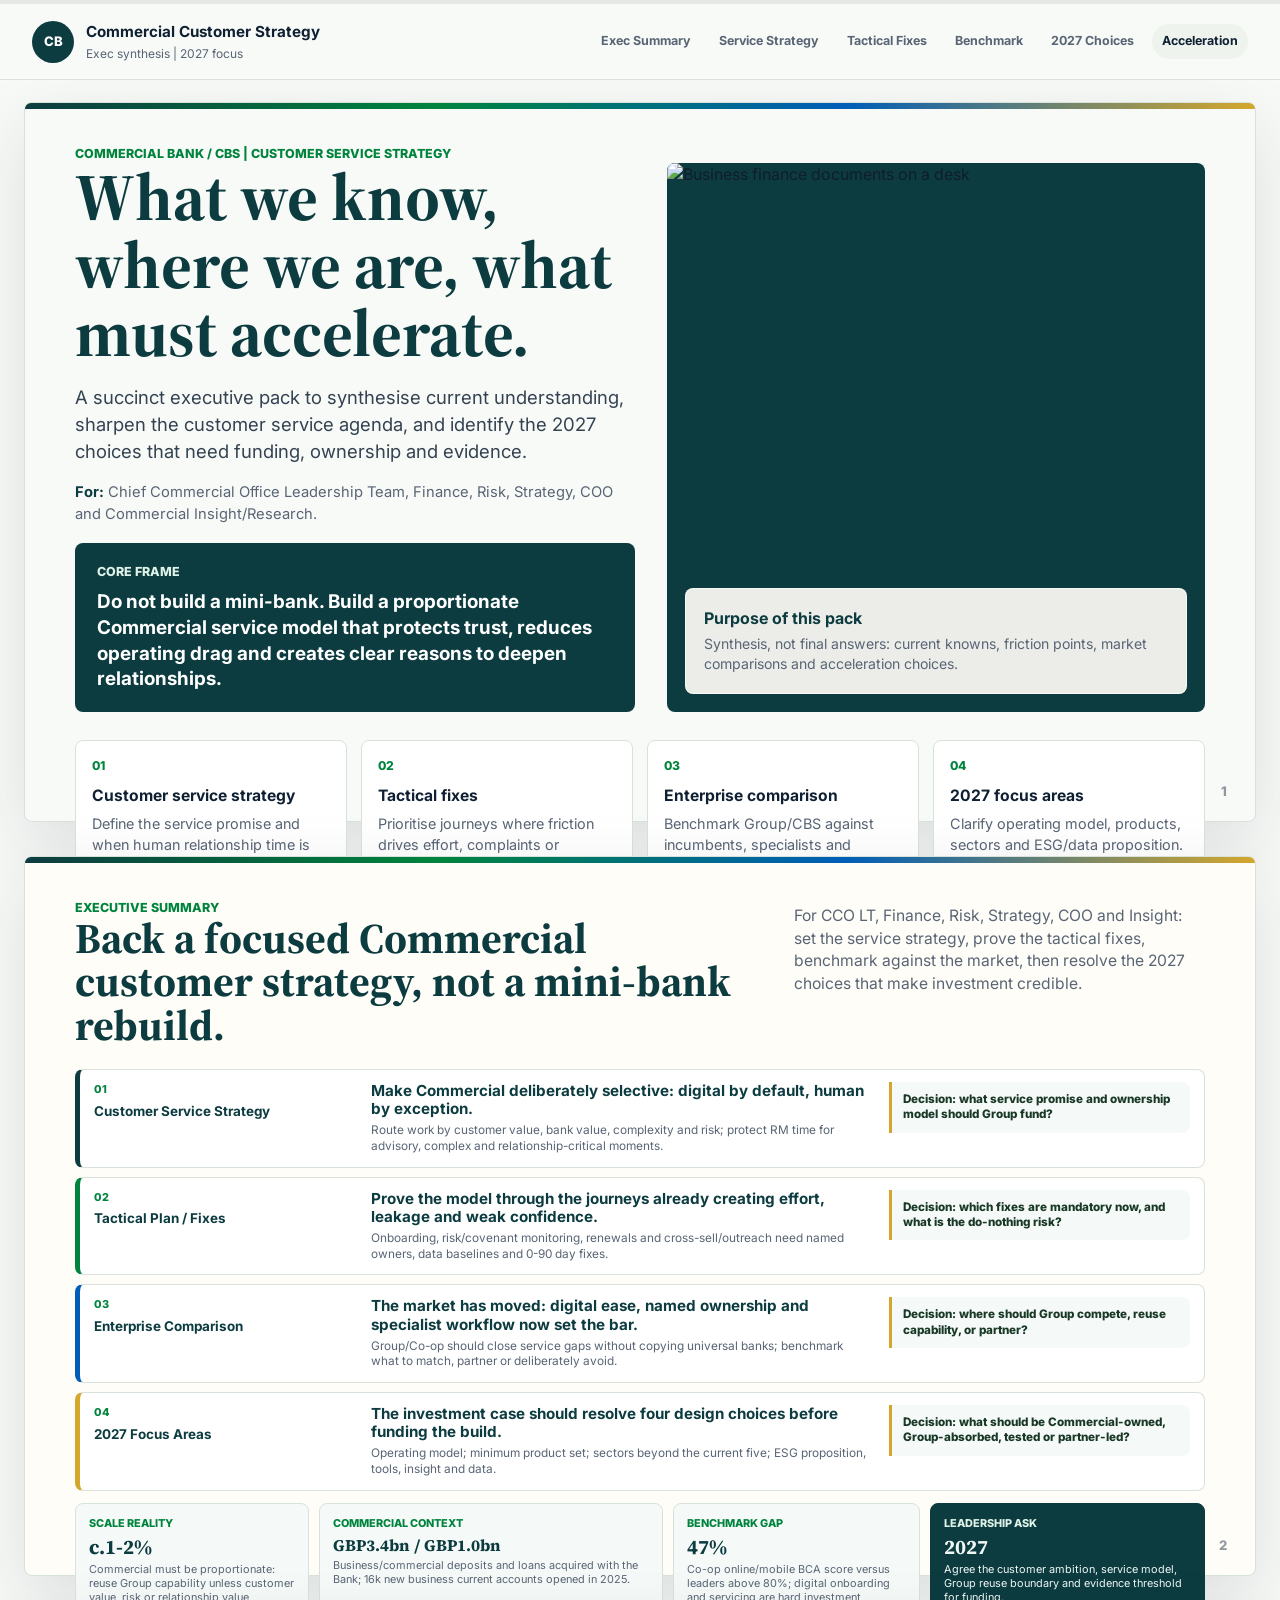
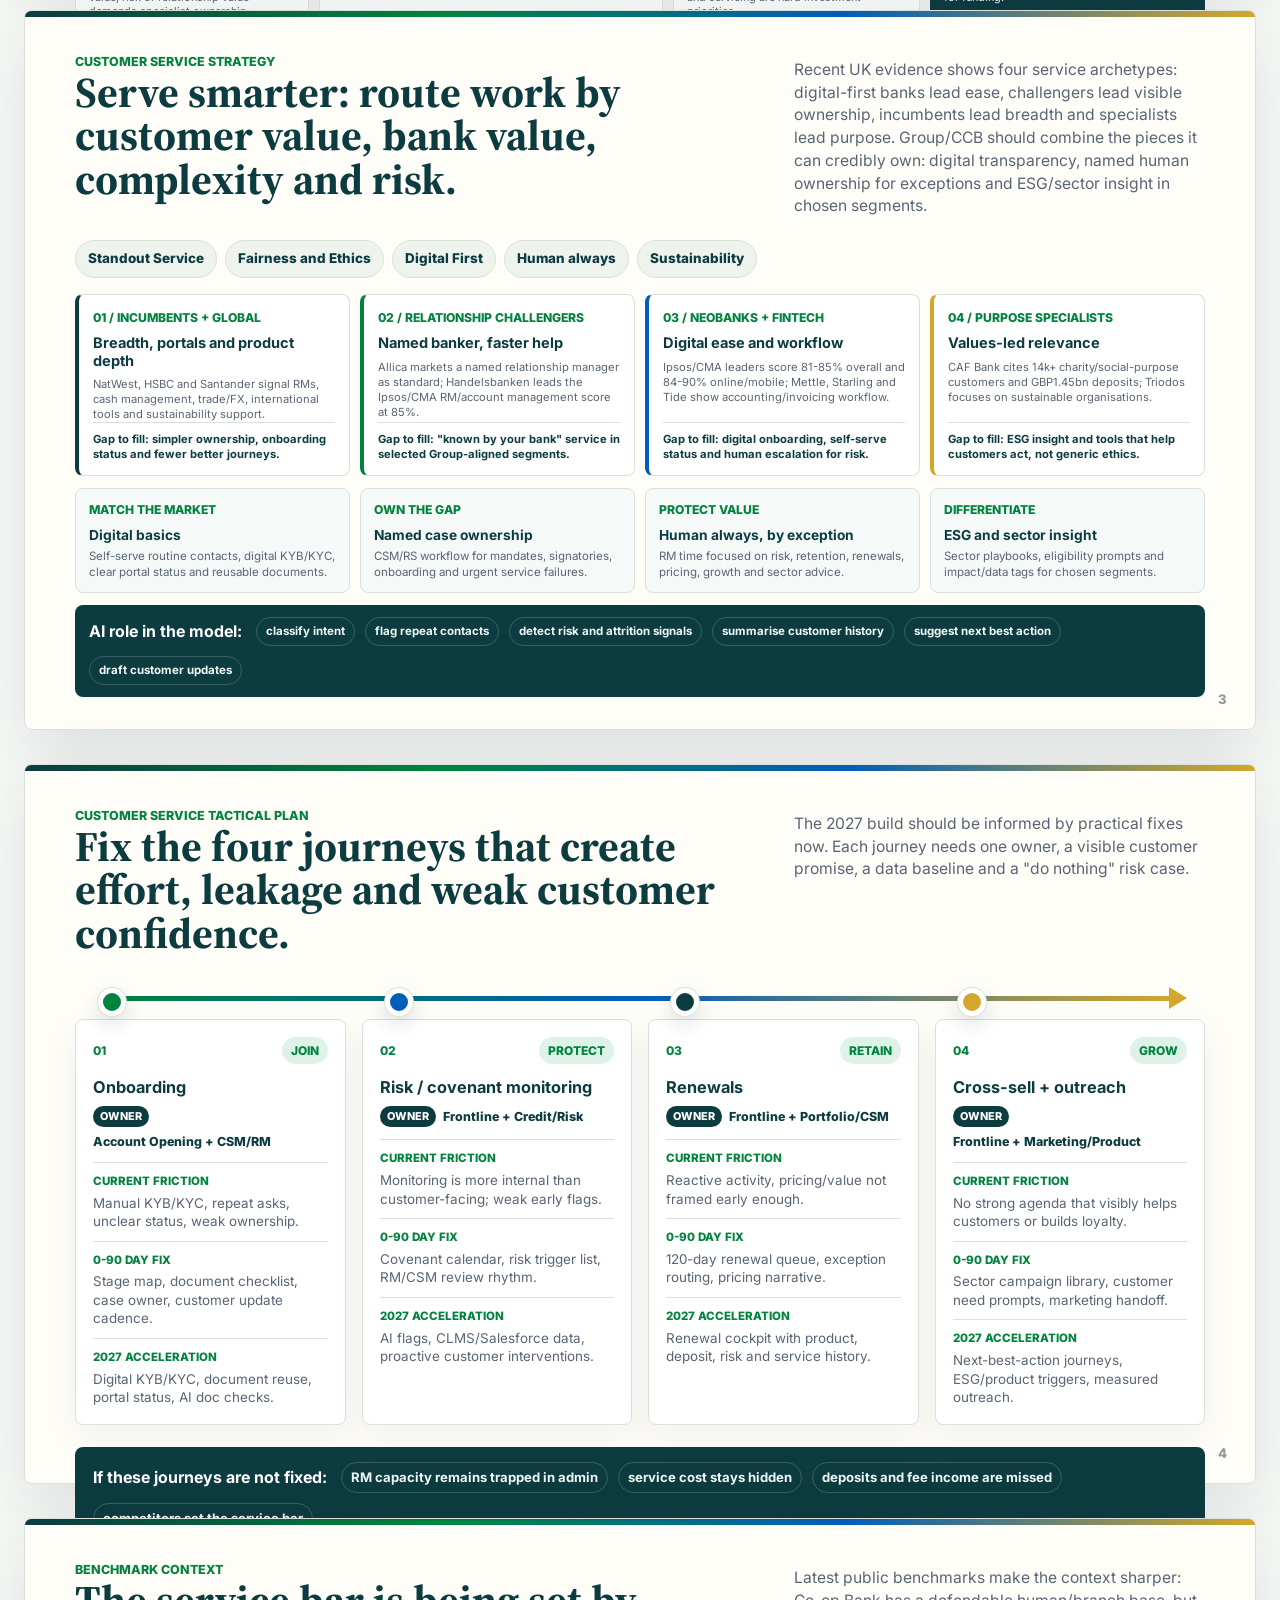
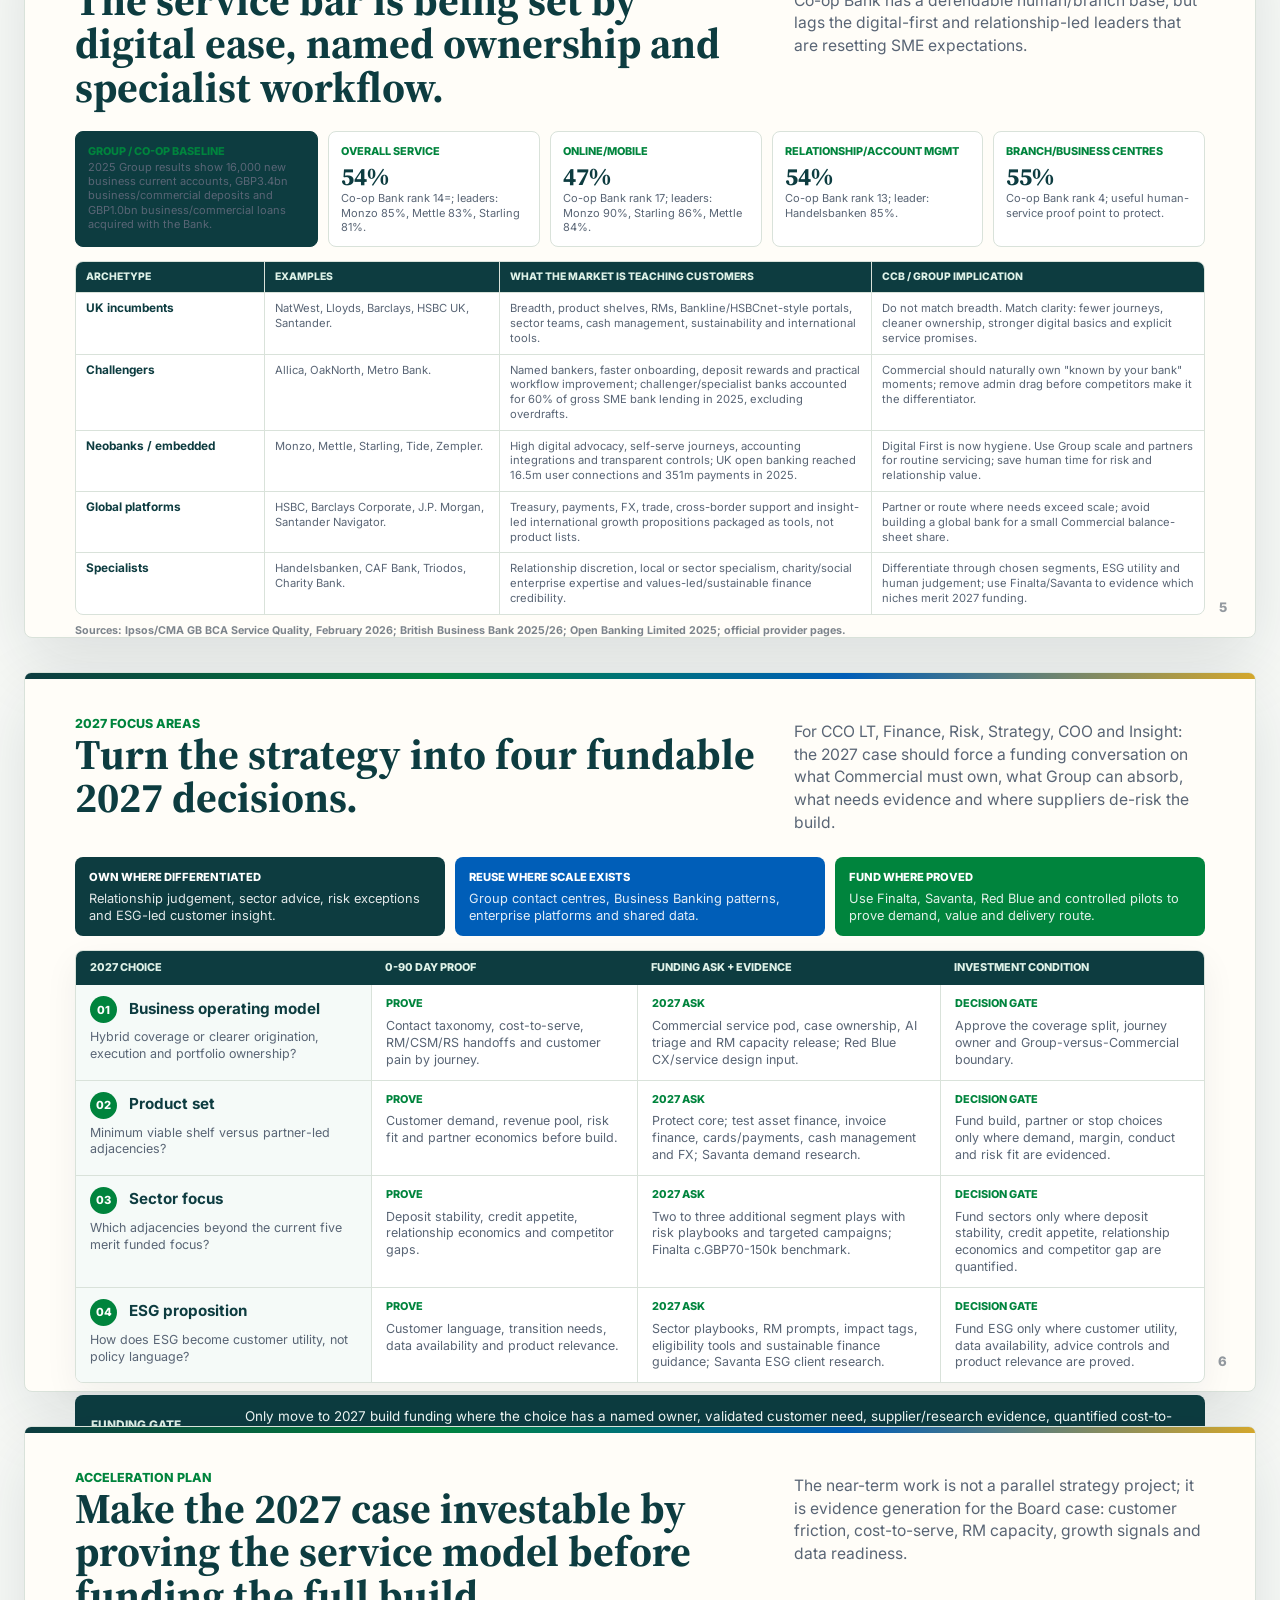
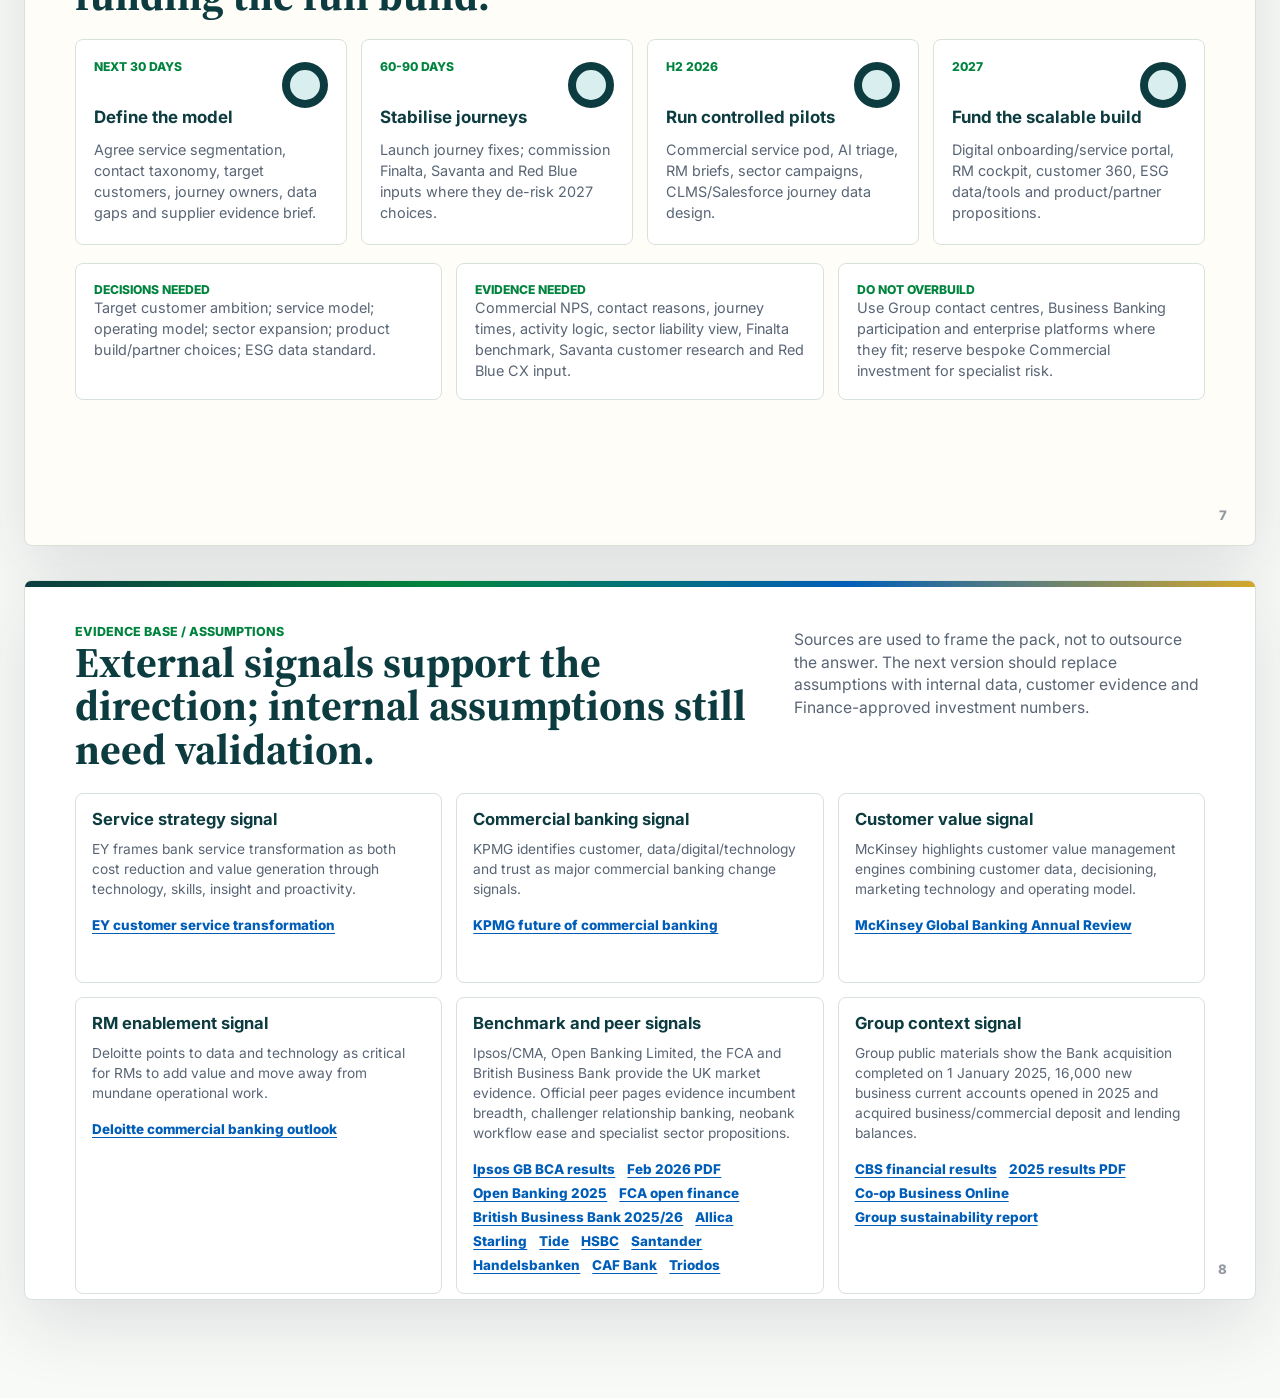
==== customer-strategy/index.html @ a9846ca9 "Restore 2027 supplier evidence asks" ====
<!DOCTYPE html>
<html lang="en-GB">
  <head>
    <meta charset="UTF-8" />
    <meta name="viewport" content="width=device-width, initial-scale=1.0" />
    <title>Commercial Bank Customer Strategy | 2027 Synthesis Pack</title>
    <meta
      name="description"
      content="A compact executive synthesis pack for Commercial Bank customer service strategy, tactical fixes, competitor comparison and 2027 focus areas."
    />
    <link rel="preconnect" href="https://fonts.googleapis.com" />
    <link rel="preconnect" href="https://fonts.gstatic.com" crossorigin />
    <link
      href="https://fonts.googleapis.com/css2?family=Inter:wght@400;500;600;700;800&family=Source+Serif+4:opsz,wght@8..60,600;8..60,700&display=swap"
      rel="stylesheet"
    />
    <link rel="stylesheet" href="./styles.css" />
  </head>
  <body>
    <div class="progress" aria-hidden="true"><span></span></div>

    <nav class="nav" aria-label="Pack navigation">
      <a class="brand" href="#s1" aria-label="Go to first slide">
        <span class="brand-mark">CB</span>
        <span>
          <strong>Commercial Customer Strategy</strong>
          <small>Exec synthesis | 2027 focus</small>
        </span>
      </a>
      <div class="nav-links">
        <a href="#s2">Exec Summary</a>
        <a href="#s3">Service Strategy</a>
        <a href="#s4">Tactical Fixes</a>
        <a href="#s5">Benchmark</a>
        <a href="#s6">2027 Choices</a>
        <a href="#s7">Acceleration</a>
      </div>
    </nav>

    <main class="deck">
      <section class="slide hero-slide" id="s1" aria-label="Purpose and decision frame">
        <div class="slide-kicker">Commercial Bank / CBS | Customer Service Strategy</div>
        <div class="hero-grid">
          <div class="hero-copy">
            <h1>What we know, where we are, what must accelerate.</h1>
            <p class="lead">
              A succinct executive pack to synthesise current understanding, sharpen the customer service agenda,
              and identify the 2027 choices that need funding, ownership and evidence.
            </p>
            <p class="audience-line">
              <strong>For:</strong> Chief Commercial Office Leadership Team, Finance, Risk, Strategy, COO and Commercial Insight/Research.
            </p>
            <div class="decision-band">
              <span>Core frame</span>
              <strong>Do not build a mini-bank. Build a proportionate Commercial service model that protects trust, reduces operating drag and creates clear reasons to deepen relationships.</strong>
            </div>
          </div>
          <figure class="hero-visual">
            <img
              src="https://images.unsplash.com/photo-1554224155-6726b3ff858f?auto=format&fit=crop&w=1400&q=82"
              alt="Business finance documents on a desk"
            />
            <figcaption>
              <strong>Purpose of this pack</strong>
              <span>Synthesis, not final answers: current knowns, friction points, market comparisons and acceleration choices.</span>
            </figcaption>
          </figure>
        </div>
        <div class="four-strip">
          <article>
            <span>01</span>
            <strong>Customer service strategy</strong>
            <p>Define the service promise and when human relationship time is justified.</p>
          </article>
          <article>
            <span>02</span>
            <strong>Tactical fixes</strong>
            <p>Prioritise journeys where friction drives effort, complaints or leakage.</p>
          </article>
          <article>
            <span>03</span>
            <strong>Enterprise comparison</strong>
            <p>Benchmark Group/CBS against incumbents, specialists and challengers.</p>
          </article>
          <article>
            <span>04</span>
            <strong>2027 focus areas</strong>
            <p>Clarify operating model, products, sectors and ESG/data proposition.</p>
          </article>
        </div>
        <footer>1</footer>
      </section>

      <section class="slide" id="s2" aria-label="Executive summary">
        <header class="slide-header compact">
          <div>
            <div class="slide-kicker">Executive Summary</div>
            <h2>Back a focused Commercial customer strategy, not a mini-bank rebuild.</h2>
          </div>
          <p>
            For CCO LT, Finance, Risk, Strategy, COO and Insight: set the service strategy, prove the tactical fixes,
            benchmark against the market, then resolve the 2027 choices that make investment credible.
          </p>
        </header>

        <div class="summary-storyline" aria-label="Executive summary storyline">
          <article class="summary-row">
            <div class="story-label">
              <span>01</span>
              <strong>Customer Service Strategy</strong>
            </div>
            <div>
              <h3>Make Commercial deliberately selective: digital by default, human by exception.</h3>
              <p>Route work by customer value, bank value, complexity and risk; protect RM time for advisory, complex and relationship-critical moments.</p>
            </div>
            <p class="story-decision">Decision: what service promise and ownership model should Group fund?</p>
          </article>

          <article class="summary-row">
            <div class="story-label">
              <span>02</span>
              <strong>Tactical Plan / Fixes</strong>
            </div>
            <div>
              <h3>Prove the model through the journeys already creating effort, leakage and weak confidence.</h3>
              <p>Onboarding, risk/covenant monitoring, renewals and cross-sell/outreach need named owners, data baselines and 0-90 day fixes.</p>
            </div>
            <p class="story-decision">Decision: which fixes are mandatory now, and what is the do-nothing risk?</p>
          </article>

          <article class="summary-row">
            <div class="story-label">
              <span>03</span>
              <strong>Enterprise Comparison</strong>
            </div>
            <div>
              <h3>The market has moved: digital ease, named ownership and specialist workflow now set the bar.</h3>
              <p>Group/Co-op should close service gaps without copying universal banks; benchmark what to match, partner or deliberately avoid.</p>
            </div>
            <p class="story-decision">Decision: where should Group compete, reuse capability, or partner?</p>
          </article>

          <article class="summary-row">
            <div class="story-label">
              <span>04</span>
              <strong>2027 Focus Areas</strong>
            </div>
            <div>
              <h3>The investment case should resolve four design choices before funding the build.</h3>
              <p>Operating model; minimum product set; sectors beyond the current five; ESG proposition, tools, insight and data.</p>
            </div>
            <p class="story-decision">Decision: what should be Commercial-owned, Group-absorbed, tested or partner-led?</p>
          </article>
        </div>

        <div class="summary-proof" aria-label="Executive summary proof points">
          <article>
            <span>Scale reality</span>
            <strong>c.1-2%</strong>
            <p>Commercial must be proportionate: reuse Group capability unless customer value, risk or relationship value demands specialist ownership.</p>
          </article>
          <article>
            <span>Commercial context</span>
            <strong>GBP3.4bn / GBP1.0bn</strong>
            <p>Business/commercial deposits and loans acquired with the Bank; 16k new business current accounts opened in 2025.</p>
          </article>
          <article>
            <span>Benchmark gap</span>
            <strong>47%</strong>
            <p>Co-op online/mobile BCA score versus leaders above 80%; digital onboarding and servicing are hard investment priorities.</p>
          </article>
          <article>
            <span>Leadership ask</span>
            <strong>2027</strong>
            <p>Agree the customer ambition, service model, Group reuse boundary and evidence threshold for funding.</p>
          </article>
        </div>
        <footer>2</footer>
      </section>

      <section class="slide" id="s3" aria-label="Customer service strategy">
        <header class="slide-header compact">
          <div>
            <div class="slide-kicker">Customer Service Strategy</div>
            <h2>Serve smarter: route work by customer value, bank value, complexity and risk.</h2>
          </div>
          <p>
            Recent UK evidence shows four service archetypes: digital-first banks lead ease, challengers lead visible
            ownership, incumbents lead breadth and specialists lead purpose. Group/CCB should combine the pieces it can
            credibly own: digital transparency, named human ownership for exceptions and ESG/sector insight in chosen segments.
          </p>
        </header>

        <div class="values-row" aria-label="Group service principles">
          <span>Standout Service</span>
          <span>Fairness and Ethics</span>
          <span>Digital First</span>
          <span>Human always</span>
          <span>Sustainability</span>
        </div>

        <div class="market-gap-map" aria-label="UK commercial service archetype gap map">
          <article>
            <span>01 / Incumbents + global</span>
            <h3>Breadth, portals and product depth</h3>
            <p>NatWest, HSBC and Santander signal RMs, cash management, trade/FX, international tools and sustainability support.</p>
            <strong>Gap to fill: simpler ownership, onboarding status and fewer better journeys.</strong>
          </article>
          <article>
            <span>02 / Relationship challengers</span>
            <h3>Named banker, faster help</h3>
            <p>Allica markets a named relationship manager as standard; Handelsbanken leads the Ipsos/CMA RM/account management score at 85%.</p>
            <strong>Gap to fill: "known by your bank" service in selected Group-aligned segments.</strong>
          </article>
          <article>
            <span>03 / Neobanks + fintech</span>
            <h3>Digital ease and workflow</h3>
            <p>Ipsos/CMA leaders score 81-85% overall and 84-90% online/mobile; Mettle, Starling and Tide show accounting/invoicing workflow.</p>
            <strong>Gap to fill: digital onboarding, self-serve status and human escalation for risk.</strong>
          </article>
          <article>
            <span>04 / Purpose specialists</span>
            <h3>Values-led relevance</h3>
            <p>CAF Bank cites 14k+ charity/social-purpose customers and GBP1.45bn deposits; Triodos focuses on sustainable organisations.</p>
            <strong>Gap to fill: ESG insight and tools that help customers act, not generic ethics.</strong>
          </article>
        </div>

        <div class="service-response" aria-label="CCB service response">
          <article>
            <span>Match the market</span>
            <h3>Digital basics</h3>
            <p>Self-serve routine contacts, digital KYB/KYC, clear portal status and reusable documents.</p>
          </article>
          <article>
            <span>Own the gap</span>
            <h3>Named case ownership</h3>
            <p>CSM/RS workflow for mandates, signatories, onboarding and urgent service failures.</p>
          </article>
          <article>
            <span>Protect value</span>
            <h3>Human always, by exception</h3>
            <p>RM time focused on risk, retention, renewals, pricing, growth and sector advice.</p>
          </article>
          <article>
            <span>Differentiate</span>
            <h3>ESG and sector insight</h3>
            <p>Sector playbooks, eligibility prompts and impact/data tags for chosen segments.</p>
          </article>
        </div>

        <div class="ai-band">
          <strong>AI role in the model:</strong>
          <span>classify intent</span>
          <span>flag repeat contacts</span>
          <span>detect risk and attrition signals</span>
          <span>summarise customer history</span>
          <span>suggest next best action</span>
          <span>draft customer updates</span>
        </div>
        <footer>3</footer>
      </section>

      <section class="slide" id="s4" aria-label="Tactical plan">
        <header class="slide-header compact">
          <div>
            <div class="slide-kicker">Customer Service Tactical Plan</div>
            <h2>Fix the four journeys that create effort, leakage and weak customer confidence.</h2>
          </div>
          <p>
            The 2027 build should be informed by practical fixes now. Each journey needs one owner, a visible customer
            promise, a data baseline and a "do nothing" risk case.
          </p>
        </header>

        <div class="journey-timeline" aria-label="Customer service tactical journey timeline">
          <article class="journey-step">
            <div class="step-marker">
              <span>01</span>
              <strong>Join</strong>
            </div>
            <h3>Onboarding</h3>
            <p class="step-owner"><span>Owner</span> Account Opening + CSM/RM</p>
            <dl>
              <div>
                <dt>Current friction</dt>
                <dd>Manual KYB/KYC, repeat asks, unclear status, weak ownership.</dd>
              </div>
              <div>
                <dt>0-90 day fix</dt>
                <dd>Stage map, document checklist, case owner, customer update cadence.</dd>
              </div>
              <div>
                <dt>2027 acceleration</dt>
                <dd>Digital KYB/KYC, document reuse, portal status, AI doc checks.</dd>
              </div>
            </dl>
          </article>

          <article class="journey-step">
            <div class="step-marker">
              <span>02</span>
              <strong>Protect</strong>
            </div>
            <h3>Risk / covenant monitoring</h3>
            <p class="step-owner"><span>Owner</span> Frontline + Credit/Risk</p>
            <dl>
              <div>
                <dt>Current friction</dt>
                <dd>Monitoring is more internal than customer-facing; weak early flags.</dd>
              </div>
              <div>
                <dt>0-90 day fix</dt>
                <dd>Covenant calendar, risk trigger list, RM/CSM review rhythm.</dd>
              </div>
              <div>
                <dt>2027 acceleration</dt>
                <dd>AI flags, CLMS/Salesforce data, proactive customer interventions.</dd>
              </div>
            </dl>
          </article>

          <article class="journey-step">
            <div class="step-marker">
              <span>03</span>
              <strong>Retain</strong>
            </div>
            <h3>Renewals</h3>
            <p class="step-owner"><span>Owner</span> Frontline + Portfolio/CSM</p>
            <dl>
              <div>
                <dt>Current friction</dt>
                <dd>Reactive activity, pricing/value not framed early enough.</dd>
              </div>
              <div>
                <dt>0-90 day fix</dt>
                <dd>120-day renewal queue, exception routing, pricing narrative.</dd>
              </div>
              <div>
                <dt>2027 acceleration</dt>
                <dd>Renewal cockpit with product, deposit, risk and service history.</dd>
              </div>
            </dl>
          </article>

          <article class="journey-step">
            <div class="step-marker">
              <span>04</span>
              <strong>Grow</strong>
            </div>
            <h3>Cross-sell + outreach</h3>
            <p class="step-owner"><span>Owner</span> Frontline + Marketing/Product</p>
            <dl>
              <div>
                <dt>Current friction</dt>
                <dd>No strong agenda that visibly helps customers or builds loyalty.</dd>
              </div>
              <div>
                <dt>0-90 day fix</dt>
                <dd>Sector campaign library, customer need prompts, marketing handoff.</dd>
              </div>
              <div>
                <dt>2027 acceleration</dt>
                <dd>Next-best-action journeys, ESG/product triggers, measured outreach.</dd>
              </div>
            </dl>
          </article>
        </div>

        <div class="risk-strip">
          <strong>If these journeys are not fixed:</strong>
          <span>RM capacity remains trapped in admin</span>
          <span>service cost stays hidden</span>
          <span>deposits and fee income are missed</span>
          <span>competitors set the service bar</span>
        </div>
        <footer>4</footer>
      </section>

      <section class="slide" id="s5" aria-label="Enterprise competitor benchmark">
        <header class="slide-header compact">
          <div>
            <div class="slide-kicker">Benchmark Context</div>
            <h2>The service bar is being set by digital ease, named ownership and specialist workflow.</h2>
          </div>
          <p>
            Latest public benchmarks make the context sharper: Co-op Bank has a defendable human/branch base, but
            lags the digital-first and relationship-led leaders that are resetting SME expectations.
          </p>
        </header>

        <div class="benchmark-snapshot" aria-label="Latest service quality benchmark">
          <article class="snapshot-lead">
            <span>Group / Co-op baseline</span>
            <p>2025 Group results show 16,000 new business current accounts, GBP3.4bn business/commercial deposits and GBP1.0bn business/commercial loans acquired with the Bank.</p>
          </article>
          <article>
            <span>Overall service</span>
            <strong>54%</strong>
            <p>Co-op Bank rank 14=; leaders: Monzo 85%, Mettle 83%, Starling 81%.</p>
          </article>
          <article>
            <span>Online/mobile</span>
            <strong>47%</strong>
            <p>Co-op Bank rank 17; leaders: Monzo 90%, Starling 86%, Mettle 84%.</p>
          </article>
          <article>
            <span>Relationship/account mgmt</span>
            <strong>54%</strong>
            <p>Co-op Bank rank 13; leader: Handelsbanken 85%.</p>
          </article>
          <article>
            <span>Branch/business centres</span>
            <strong>55%</strong>
            <p>Co-op Bank rank 4; useful human-service proof point to protect.</p>
          </article>
        </div>

        <div class="benchmark-matrix" aria-label="Commercial customer service benchmark matrix">
          <div class="bench-head">Archetype</div>
          <div class="bench-head">Examples</div>
          <div class="bench-head">What the market is teaching customers</div>
          <div class="bench-head">CCB / Group implication</div>

          <strong>UK incumbents</strong>
          <p>NatWest, Lloyds, Barclays, HSBC UK, Santander.</p>
          <p>Breadth, product shelves, RMs, Bankline/HSBCnet-style portals, sector teams, cash management, sustainability and international tools.</p>
          <p>Do not match breadth. Match clarity: fewer journeys, cleaner ownership, stronger digital basics and explicit service promises.</p>

          <strong>Challengers</strong>
          <p>Allica, OakNorth, Metro Bank.</p>
          <p>Named bankers, faster onboarding, deposit rewards and practical workflow improvement; challenger/specialist banks accounted for 60% of gross SME bank lending in 2025, excluding overdrafts.</p>
          <p>Commercial should naturally own "known by your bank" moments; remove admin drag before competitors make it the differentiator.</p>

          <strong>Neobanks / embedded</strong>
          <p>Monzo, Mettle, Starling, Tide, Zempler.</p>
          <p>High digital advocacy, self-serve journeys, accounting integrations and transparent controls; UK open banking reached 16.5m user connections and 351m payments in 2025.</p>
          <p>Digital First is now hygiene. Use Group scale and partners for routine servicing; save human time for risk and relationship value.</p>

          <strong>Global platforms</strong>
          <p>HSBC, Barclays Corporate, J.P. Morgan, Santander Navigator.</p>
          <p>Treasury, payments, FX, trade, cross-border support and insight-led international growth propositions packaged as tools, not product lists.</p>
          <p>Partner or route where needs exceed scale; avoid building a global bank for a small Commercial balance-sheet share.</p>

          <strong>Specialists</strong>
          <p>Handelsbanken, CAF Bank, Triodos, Charity Bank.</p>
          <p>Relationship discretion, local or sector specialism, charity/social enterprise expertise and values-led/sustainable finance credibility.</p>
          <p>Differentiate through chosen segments, ESG utility and human judgement; use Finalta/Savanta to evidence which niches merit 2027 funding.</p>
        </div>

        <p class="source-note">
          Sources: Ipsos/CMA GB BCA Service Quality, February 2026; British Business Bank 2025/26; Open Banking Limited 2025; official provider pages.
        </p>
        <footer>5</footer>
      </section>

      <section class="slide" id="s6" aria-label="2027 focus areas">
        <header class="slide-header compact">
          <div>
            <div class="slide-kicker">2027 Focus Areas</div>
            <h2>Turn the strategy into four fundable 2027 decisions.</h2>
          </div>
          <p>
            For CCO LT, Finance, Risk, Strategy, COO and Insight: the 2027 case should force a funding conversation
            on what Commercial must own, what Group can absorb, what needs evidence and where suppliers de-risk the build.
          </p>
        </header>

        <div class="choice-filters" aria-label="2027 investment filters">
          <article>
            <span>Own where differentiated</span>
            <p>Relationship judgement, sector advice, risk exceptions and ESG-led customer insight.</p>
          </article>
          <article>
            <span>Reuse where scale exists</span>
            <p>Group contact centres, Business Banking patterns, enterprise platforms and shared data.</p>
          </article>
          <article>
            <span>Fund where proved</span>
            <p>Use Finalta, Savanta, Red Blue and controlled pilots to prove demand, value and delivery route.</p>
          </article>
        </div>

        <div class="decision-board" aria-label="2027 decision board">
          <div class="decision-head" aria-hidden="true">
            <span>2027 choice</span>
            <span>0-90 day proof</span>
            <span>Funding ask + evidence</span>
            <span>Investment condition</span>
          </div>

          <article class="decision-row">
            <div class="decision-title">
              <span>01</span>
              <h3>Business operating model</h3>
              <p>Hybrid coverage or clearer origination, execution and portfolio ownership?</p>
            </div>
            <div>
              <strong>Prove</strong>
              <p>Contact taxonomy, cost-to-serve, RM/CSM/RS handoffs and customer pain by journey.</p>
            </div>
            <div>
              <strong>2027 ask</strong>
              <p>Commercial service pod, case ownership, AI triage and RM capacity release; Red Blue CX/service design input.</p>
            </div>
            <div>
              <strong>Decision gate</strong>
              <p>Approve the coverage split, journey owner and Group-versus-Commercial boundary.</p>
            </div>
          </article>

          <article class="decision-row">
            <div class="decision-title">
              <span>02</span>
              <h3>Product set</h3>
              <p>Minimum viable shelf versus partner-led adjacencies?</p>
            </div>
            <div>
              <strong>Prove</strong>
              <p>Customer demand, revenue pool, risk fit and partner economics before build.</p>
            </div>
            <div>
              <strong>2027 ask</strong>
              <p>Protect core; test asset finance, invoice finance, cards/payments, cash management and FX; Savanta demand research.</p>
            </div>
            <div>
              <strong>Decision gate</strong>
              <p>Fund build, partner or stop choices only where demand, margin, conduct and risk fit are evidenced.</p>
            </div>
          </article>

          <article class="decision-row">
            <div class="decision-title">
              <span>03</span>
              <h3>Sector focus</h3>
              <p>Which adjacencies beyond the current five merit funded focus?</p>
            </div>
            <div>
              <strong>Prove</strong>
              <p>Deposit stability, credit appetite, relationship economics and competitor gaps.</p>
            </div>
            <div>
              <strong>2027 ask</strong>
              <p>Two to three additional segment plays with risk playbooks and targeted campaigns; Finalta c.GBP70-150k benchmark.</p>
            </div>
            <div>
              <strong>Decision gate</strong>
              <p>Fund sectors only where deposit stability, credit appetite, relationship economics and competitor gap are quantified.</p>
            </div>
          </article>

          <article class="decision-row">
            <div class="decision-title">
              <span>04</span>
              <h3>ESG proposition</h3>
              <p>How does ESG become customer utility, not policy language?</p>
            </div>
            <div>
              <strong>Prove</strong>
              <p>Customer language, transition needs, data availability and product relevance.</p>
            </div>
            <div>
              <strong>2027 ask</strong>
              <p>Sector playbooks, RM prompts, impact tags, eligibility tools and sustainable finance guidance; Savanta ESG client research.</p>
            </div>
            <div>
              <strong>Decision gate</strong>
              <p>Fund ESG only where customer utility, data availability, advice controls and product relevance are proved.</p>
            </div>
          </article>
        </div>

        <div class="funding-gate">
          <span>Funding gate</span>
          <p>Only move to 2027 build funding where the choice has a named owner, validated customer need, supplier/research evidence, quantified cost-to-serve implication, conduct/risk controls and a practical delivery route.</p>
        </div>
        <footer>6</footer>
      </section>

      <section class="slide" id="s7" aria-label="Acceleration plan">
        <header class="slide-header compact">
          <div>
            <div class="slide-kicker">Acceleration Plan</div>
            <h2>Make the 2027 case investable by proving the service model before funding the full build.</h2>
          </div>
          <p>
            The near-term work is not a parallel strategy project; it is evidence generation for the Board case:
            customer friction, cost-to-serve, RM capacity, growth signals and data readiness.
          </p>
        </header>

        <div class="timeline">
          <article>
            <span>Next 30 days</span>
            <strong>Define the model</strong>
            <p>Agree service segmentation, contact taxonomy, target customers, journey owners, data gaps and supplier evidence brief.</p>
          </article>
          <article>
            <span>60-90 days</span>
            <strong>Stabilise journeys</strong>
            <p>Launch journey fixes; commission Finalta, Savanta and Red Blue inputs where they de-risk 2027 choices.</p>
          </article>
          <article>
            <span>H2 2026</span>
            <strong>Run controlled pilots</strong>
            <p>Commercial service pod, AI triage, RM briefs, sector campaigns, CLMS/Salesforce journey data design.</p>
          </article>
          <article>
            <span>2027</span>
            <strong>Fund the scalable build</strong>
            <p>Digital onboarding/service portal, RM cockpit, customer 360, ESG data/tools and product/partner propositions.</p>
          </article>
        </div>

        <div class="decision-asks">
          <div>
            <span>Decisions needed</span>
            <p>Target customer ambition; service model; operating model; sector expansion; product build/partner choices; ESG data standard.</p>
          </div>
          <div>
            <span>Evidence needed</span>
            <p>Commercial NPS, contact reasons, journey times, activity logic, sector liability view, Finalta benchmark, Savanta customer research and Red Blue CX input.</p>
          </div>
          <div>
            <span>Do not overbuild</span>
            <p>Use Group contact centres, Business Banking participation and enterprise platforms where they fit; reserve bespoke Commercial investment for specialist risk.</p>
          </div>
        </div>
        <footer>7</footer>
      </section>

      <section class="slide appendix" id="s8" aria-label="Evidence and assumptions">
        <header class="slide-header compact">
          <div>
            <div class="slide-kicker">Evidence Base / Assumptions</div>
            <h2>External signals support the direction; internal assumptions still need validation.</h2>
          </div>
          <p>
            Sources are used to frame the pack, not to outsource the answer. The next version should replace assumptions with
            internal data, customer evidence and Finance-approved investment numbers.
          </p>
        </header>

        <div class="evidence-grid">
          <article>
            <h3>Service strategy signal</h3>
            <p>EY frames bank service transformation as both cost reduction and value generation through technology, skills, insight and proactivity.</p>
            <a href="https://www.ey.com/en_nl/insights/financial-services/emeia/how-can-banks-generate-greater-value-through-improved-customer-service" target="_blank" rel="noreferrer">EY customer service transformation</a>
          </article>
          <article>
            <h3>Commercial banking signal</h3>
            <p>KPMG identifies customer, data/digital/technology and trust as major commercial banking change signals.</p>
            <a href="https://kpmg.com/uk/en/industries/financial-services/future-of-commercial-banking.html" target="_blank" rel="noreferrer">KPMG future of commercial banking</a>
          </article>
          <article>
            <h3>Customer value signal</h3>
            <p>McKinsey highlights customer value management engines combining customer data, decisioning, marketing technology and operating model.</p>
            <a href="https://www.mckinsey.com/industries/financial-services/our-insights/global-banking-annual-review" target="_blank" rel="noreferrer">McKinsey Global Banking Annual Review</a>
          </article>
          <article>
            <h3>RM enablement signal</h3>
            <p>Deloitte points to data and technology as critical for RMs to add value and move away from mundane operational work.</p>
            <a href="https://www.deloitte.com/us/en/industries/financial-services/articles/future-of-commercial-banking-industry.html" target="_blank" rel="noreferrer">Deloitte commercial banking outlook</a>
          </article>
          <article>
            <h3>Benchmark and peer signals</h3>
            <p>Ipsos/CMA, Open Banking Limited, the FCA and British Business Bank provide the UK market evidence. Official peer pages evidence incumbent breadth, challenger relationship banking, neobank workflow ease and specialist sector propositions.</p>
            <a href="https://www.ipsos.com/en-uk/business-banking-service-quality-great-britain" target="_blank" rel="noreferrer">Ipsos GB BCA results</a>
            <a href="https://www.ipsos.com/sites/default/files/ct/publication/documents/2026-03/business-service-quality-great-britain-february-2026-v3.pdf" target="_blank" rel="noreferrer">Feb 2026 PDF</a>
            <a href="https://www.openbanking.org.uk/insights/open-banking-in-2025-now-part-of-the-uks-everyday-financial-life/" target="_blank" rel="noreferrer">Open Banking 2025</a>
            <a href="https://www.fca.org.uk/publication/corporate/open-finance-roadmap.pdf" target="_blank" rel="noreferrer">FCA open finance</a>
            <a href="https://www.british-business-bank.co.uk/news-and-events/news/smaller-business-lending-markets-showing-signs-improvement-finds-latest-british-business-bank" target="_blank" rel="noreferrer">British Business Bank 2025/26</a>
            <a href="https://www.allica.bank/business-current-account" target="_blank" rel="noreferrer">Allica</a>
            <a href="https://www.starlingbank.com/business-account/marketplace-for-businesses/" target="_blank" rel="noreferrer">Starling</a>
            <a href="https://www.tide.co/features/accounting-software/" target="_blank" rel="noreferrer">Tide</a>
            <a href="https://www.business.hsbc.uk/en-gb/corporate" target="_blank" rel="noreferrer">HSBC</a>
            <a href="https://www.santander.co.uk/corporate/solutions/global/navigator-global" target="_blank" rel="noreferrer">Santander</a>
            <a href="https://www.handelsbanken.co.uk/en/" target="_blank" rel="noreferrer">Handelsbanken</a>
            <a href="https://www.cafonline.org/home/caf-bank" target="_blank" rel="noreferrer">CAF Bank</a>
            <a href="https://www.triodos.co.uk/business" target="_blank" rel="noreferrer">Triodos</a>
          </article>
          <article>
            <h3>Group context signal</h3>
            <p>Group public materials show the Bank acquisition completed on 1 January 2025, 16,000 new business current accounts opened in 2025 and acquired business/commercial deposit and lending balances.</p>
            <a href="https://www.coventrybuildingsociety.co.uk/member/financial-results.html" target="_blank" rel="noreferrer">CBS financial results</a>
            <a href="https://www.coventrybuildingsociety.co.uk/content/dam/cbs/member/pdfs/media-centre/2025-Year-End-Financial-Results-News-Release%28PDF%20659KB%29.pdf" target="_blank" rel="noreferrer">2025 results PDF</a>
            <a href="https://www.co-operativebank.co.uk/business/ways-to-bank/online-banking/" target="_blank" rel="noreferrer">Co-op Business Online</a>
            <a href="https://www.coventrybuildingsociety.co.uk/content/dam/cbs/member/pdfs/esg/sustainability/2025-Sustainability-Report.pdf" target="_blank" rel="noreferrer">Group sustainability report</a>
          </article>
        </div>
        <footer>8</footer>
      </section>
    </main>

    <script src="./script.js"></script>
  </body>
</html>
---- customer-strategy/styles.css ----
:root {
  --paper: #f8faf7;
  --surface: #fffdf8;
  --ink: #102033;
  --muted: #596575;
  --quiet: #eef3ee;
  --line: #d9e2da;
  --teal: #0d3c40;
  --teal-2: #15585b;
  --green: #00843d;
  --blue: #005eb8;
  --gold: #d4a72c;
  --mint: #dff2e8;
  --aqua: #d9eeee;
  --shadow: 0 24px 70px rgba(16, 32, 51, 0.12);
  --radius: 8px;
}

* {
  box-sizing: border-box;
}

html {
  scroll-behavior: smooth;
}

body {
  margin: 0;
  background: var(--paper);
  color: var(--ink);
  font-family: "Inter", Arial, sans-serif;
  line-height: 1.45;
}

a {
  color: inherit;
}

.progress {
  position: fixed;
  z-index: 20;
  top: 0;
  left: 0;
  width: 100%;
  height: 4px;
  background: rgba(16, 32, 51, 0.08);
}

.progress span {
  display: block;
  width: 0;
  height: 100%;
  background: linear-gradient(90deg, var(--green), var(--blue), var(--gold));
  transition: width 120ms ease;
}

.nav {
  position: sticky;
  z-index: 15;
  top: 4px;
  display: flex;
  align-items: center;
  justify-content: space-between;
  gap: 24px;
  min-height: 76px;
  padding: 14px 32px;
  background: rgba(248, 250, 247, 0.94);
  border-bottom: 1px solid var(--line);
  backdrop-filter: blur(14px);
}

.brand {
  display: inline-flex;
  align-items: center;
  gap: 12px;
  min-width: 275px;
  text-decoration: none;
}

.brand-mark {
  display: grid;
  place-items: center;
  width: 42px;
  height: 42px;
  color: #ffffff;
  background: var(--teal);
  border-radius: 50%;
  font-weight: 800;
  font-size: 0.82rem;
}

.brand strong,
.brand small {
  display: block;
}

.brand strong {
  font-size: 0.95rem;
}

.brand small {
  margin-top: 2px;
  color: var(--muted);
  font-size: 0.75rem;
}

.nav-links {
  display: flex;
  align-items: center;
  justify-content: flex-end;
  gap: 8px;
  flex-wrap: wrap;
}

.nav-links a {
  padding: 8px 10px;
  border-radius: 999px;
  color: var(--muted);
  text-decoration: none;
  font-weight: 700;
  font-size: 0.78rem;
}

.nav-links a:hover,
.nav-links a.active {
  color: var(--ink);
  background: var(--quiet);
}

.deck {
  padding: 26px 0 64px;
}

.slide {
  position: relative;
  width: min(1280px, calc(100vw - 48px));
  min-height: 720px;
  aspect-ratio: 16 / 9;
  margin: 0 auto 34px;
  padding: 42px 50px 44px;
  background: var(--surface);
  border: 1px solid var(--line);
  border-radius: var(--radius);
  box-shadow: var(--shadow);
}

.slide::after {
  content: "";
  position: absolute;
  top: 0;
  left: 0;
  width: 100%;
  height: 6px;
  background: linear-gradient(90deg, var(--teal), var(--green), var(--blue), var(--gold));
  border-radius: var(--radius) var(--radius) 0 0;
}

.slide footer {
  position: absolute;
  right: 28px;
  bottom: 20px;
  color: rgba(16, 32, 51, 0.45);
  font-size: 0.82rem;
  font-weight: 800;
}

.slide-kicker,
.story-label span,
.summary-proof span {
  color: var(--green);
  font-weight: 800;
  font-size: 0.78rem;
  text-transform: uppercase;
}

h1,
h2,
h3,
p {
  margin-top: 0;
}

h1,
h2 {
  font-family: "Source Serif 4", Georgia, serif;
  line-height: 1.02;
}

h1 {
  max-width: 760px;
  margin-bottom: 18px;
  color: var(--teal);
  font-size: 4.15rem;
}

h2 {
  margin-bottom: 0;
  color: var(--teal);
  font-size: 2.65rem;
}

h3 {
  margin-bottom: 10px;
  color: var(--ink);
  font-size: 1.04rem;
  line-height: 1.2;
}

p {
  color: var(--muted);
}

.lead {
  max-width: 680px;
  margin-bottom: 22px;
  color: #344252;
  font-size: 1.16rem;
}

.audience-line {
  max-width: 700px;
  margin: -6px 0 18px;
  color: var(--muted);
  font-size: 0.92rem;
  line-height: 1.5;
}

.audience-line strong {
  color: var(--teal);
}

.slide-header {
  display: grid;
  grid-template-columns: minmax(0, 1.25fr) minmax(300px, 0.75fr);
  gap: 34px;
  align-items: start;
  margin-bottom: 30px;
}

.slide-header.compact {
  margin-bottom: 22px;
}

.slide-header p {
  margin: 6px 0 0;
  font-size: 0.98rem;
}

.hero-slide {
  background: var(--paper);
}

.hero-grid {
  display: grid;
  grid-template-columns: minmax(0, 1.02fr) minmax(360px, 0.98fr);
  gap: 32px;
  align-items: stretch;
}

.hero-copy {
  display: flex;
  flex-direction: column;
  justify-content: center;
  min-height: 420px;
}

.decision-band,
.ai-band,
.risk-strip {
  border-radius: var(--radius);
  background: var(--teal);
  color: #ffffff;
}

.decision-band {
  max-width: 740px;
  padding: 20px 22px;
}

.decision-band span {
  display: block;
  margin-bottom: 8px;
  color: var(--mint);
  font-size: 0.78rem;
  font-weight: 800;
  text-transform: uppercase;
}

.decision-band strong {
  display: block;
  max-width: 620px;
  font-size: 1.18rem;
  line-height: 1.36;
}

.hero-visual {
  position: relative;
  min-height: 420px;
  margin: 0;
  overflow: hidden;
  border-radius: var(--radius);
  background: var(--teal);
}

.hero-visual img {
  width: 100%;
  height: 100%;
  min-height: 420px;
  object-fit: cover;
  filter: saturate(0.86) contrast(1.03);
}

.hero-visual figcaption {
  position: absolute;
  right: 18px;
  bottom: 18px;
  left: 18px;
  padding: 18px;
  background: rgba(255, 253, 248, 0.92);
  border: 1px solid rgba(255, 255, 255, 0.7);
  border-radius: var(--radius);
}

.hero-visual figcaption strong,
.hero-visual figcaption span {
  display: block;
}

.hero-visual figcaption strong {
  margin-bottom: 4px;
  color: var(--teal);
}

.hero-visual figcaption span {
  color: var(--muted);
  font-size: 0.88rem;
}

.four-strip {
  display: grid;
  grid-template-columns: repeat(4, minmax(0, 1fr));
  gap: 14px;
  margin-top: 28px;
}

.four-strip article,
.summary-row,
.summary-proof article,
.service-card,
.market-gap-map article,
.service-response article,
.benchmark-snapshot article,
.timeline article,
.decision-asks > div,
.evidence-grid article {
  border: 1px solid var(--line);
  border-radius: var(--radius);
  background: #ffffff;
}

.four-strip article {
  min-height: 118px;
  padding: 16px;
}

.four-strip span,
.service-card span,
.evidence-duo span,
.market-gap-map span,
.service-response span,
.benchmark-snapshot span,
.timeline span,
.decision-asks span {
  display: block;
  color: var(--green);
  font-weight: 800;
  font-size: 0.76rem;
  text-transform: uppercase;
}

.four-strip strong {
  display: block;
  margin: 10px 0 7px;
  font-size: 0.98rem;
}

.four-strip p,
.summary-row p,
.summary-proof p,
.service-card p,
.evidence-duo p,
.market-gap-map p,
.service-response p,
.benchmark-snapshot p,
.timeline p,
.decision-asks p {
  margin-bottom: 0;
  font-size: 0.9rem;
}

.summary-storyline {
  display: grid;
  gap: 9px;
}

.summary-row {
  display: grid;
  grid-template-columns: 0.78fr 1.5fr 0.9fr;
  gap: 16px;
  align-items: start;
  min-height: 88px;
  padding: 12px 14px;
  border-left: 5px solid var(--teal);
}

.summary-row:nth-child(2) {
  border-left-color: var(--green);
}

.summary-row:nth-child(3) {
  border-left-color: var(--blue);
}

.summary-row:nth-child(4) {
  border-left-color: var(--gold);
}

.story-label span,
.summary-proof span {
  display: block;
  margin-bottom: 6px;
  font-size: 0.68rem;
}

.story-label strong {
  display: block;
  color: var(--teal);
  font-size: 0.84rem;
  line-height: 1.18;
}

.summary-row h3 {
  margin-bottom: 5px;
  color: var(--teal);
  font-size: 0.95rem;
}

.summary-row p {
  color: var(--muted);
  font-size: 0.74rem;
  line-height: 1.32;
}

.story-decision {
  margin: 0;
  padding: 10px 11px;
  border-left: 3px solid var(--gold);
  border-radius: 0 var(--radius) var(--radius) 0;
  background: #f5faf8;
  color: #193826 !important;
  font-size: 0.73rem !important;
  font-weight: 800;
  line-height: 1.32 !important;
}

.summary-proof {
  display: grid;
  grid-template-columns: 0.85fr 1.25fr 0.9fr 1fr;
  gap: 10px;
  margin-top: 12px;
}

.summary-proof article {
  min-height: 90px;
  padding: 12px 13px;
  background: #f5faf8;
}

.summary-proof article:last-child {
  background: var(--teal);
  border-color: var(--teal);
}

.summary-proof article:last-child span {
  color: var(--mint);
}

.summary-proof article:last-child strong,
.summary-proof article:last-child p {
  color: #eff7f5;
}

.summary-proof strong {
  display: block;
  margin: 4px 0 4px;
  color: var(--teal);
  font-family: "Source Serif 4", Georgia, serif;
  font-size: 1.28rem;
  line-height: 1;
}

.summary-proof article:nth-child(2) strong {
  font-size: 1.02rem;
}

.summary-proof p {
  color: var(--muted);
  font-size: 0.68rem;
  line-height: 1.3;
}

.values-row {
  display: flex;
  flex-wrap: wrap;
  gap: 8px;
  margin: 0 0 18px;
}

.values-row span {
  padding: 8px 12px;
  border: 1px solid var(--line);
  border-radius: 999px;
  background: var(--quiet);
  color: var(--teal);
  font-size: 0.84rem;
  font-weight: 800;
}

.evidence-duo {
  display: grid;
  grid-template-columns: repeat(2, minmax(0, 1fr));
  gap: 12px;
  margin: -4px 0 16px;
}

.evidence-duo article {
  min-height: 82px;
  padding: 12px 14px;
  border: 1px solid #bddfca;
  border-radius: var(--radius);
  background: var(--mint);
}

.evidence-duo article:nth-child(2) {
  border-color: #c6d8e8;
  background: #e7f1fa;
}

.evidence-duo span {
  color: var(--green);
  font-size: 0.7rem;
}

.evidence-duo p {
  margin-top: 6px;
  color: #193826;
  font-size: 0.78rem;
  font-weight: 700;
  line-height: 1.38;
}

.market-gap-map {
  display: grid;
  grid-template-columns: repeat(4, minmax(0, 1fr));
  gap: 10px;
  margin: -2px 0 12px;
}

.market-gap-map article {
  display: flex;
  flex-direction: column;
  min-height: 170px;
  padding: 14px;
  border-left: 4px solid var(--teal);
}

.market-gap-map article:nth-child(2) {
  border-left-color: var(--green);
}

.market-gap-map article:nth-child(3) {
  border-left-color: var(--blue);
}

.market-gap-map article:nth-child(4) {
  border-left-color: var(--gold);
}

.market-gap-map h3 {
  margin: 9px 0 7px;
  color: var(--teal);
  font-size: 0.91rem;
}

.market-gap-map p {
  color: var(--muted);
  font-size: 0.7rem;
  line-height: 1.34;
}

.market-gap-map strong {
  display: block;
  margin-top: auto;
  padding-top: 9px;
  border-top: 1px solid var(--line);
  color: var(--teal);
  font-size: 0.7rem;
  line-height: 1.3;
}

.service-response {
  display: grid;
  grid-template-columns: repeat(4, minmax(0, 1fr));
  gap: 10px;
}

.service-response article {
  min-height: 104px;
  padding: 12px 13px;
  background: #f5faf8;
}

.service-response h3 {
  margin: 8px 0 6px;
  color: var(--teal);
  font-size: 0.86rem;
}

.service-response p {
  color: var(--muted);
  font-size: 0.72rem;
  line-height: 1.34;
}

.service-grid {
  display: grid;
  grid-template-columns: repeat(4, minmax(0, 1fr));
  gap: 14px;
}

.service-card {
  display: flex;
  flex-direction: column;
  min-height: 250px;
  padding: 18px;
}

.service-card h3 {
  margin-top: 18px;
}

.service-card strong {
  display: block;
  margin-top: auto;
  padding-top: 18px;
  color: var(--teal);
  font-size: 0.91rem;
}

.ai-band,
.risk-strip {
  display: flex;
  align-items: center;
  flex-wrap: wrap;
  gap: 10px;
  margin-top: 22px;
  padding: 15px 18px;
}

.ai-band strong,
.risk-strip strong {
  margin-right: 4px;
}

.ai-band span,
.risk-strip span {
  padding: 5px 9px;
  border: 1px solid rgba(255, 255, 255, 0.18);
  border-radius: 999px;
  color: #eff7f5;
  font-size: 0.82rem;
  font-weight: 700;
}

.ai-band {
  margin-top: 12px;
  padding: 12px 14px;
}

.ai-band span {
  font-size: 0.72rem;
}

.benchmark-matrix {
  display: grid;
  overflow: hidden;
  border: 1px solid var(--line);
  border-radius: var(--radius);
  background: #ffffff;
}

.journey-timeline {
  position: relative;
  display: grid;
  grid-template-columns: repeat(4, minmax(0, 1fr));
  gap: 16px;
  margin-top: 8px;
  padding-top: 42px;
}

.journey-timeline::before {
  content: "";
  position: absolute;
  top: 19px;
  right: 28px;
  left: 28px;
  height: 5px;
  border-radius: 999px;
  background: linear-gradient(90deg, var(--green), var(--blue), var(--gold));
}

.journey-timeline::after {
  content: "";
  position: absolute;
  top: 10px;
  right: 18px;
  width: 0;
  height: 0;
  border-top: 11px solid transparent;
  border-bottom: 11px solid transparent;
  border-left: 18px solid var(--gold);
}

.journey-step {
  position: relative;
  display: flex;
  flex-direction: column;
  min-height: 330px;
  padding: 17px;
  border: 1px solid var(--line);
  border-radius: var(--radius);
  background: #ffffff;
  box-shadow: 0 12px 34px rgba(16, 32, 51, 0.06);
}

.journey-step::before {
  content: "";
  position: absolute;
  top: -32px;
  left: 22px;
  width: 18px;
  height: 18px;
  border: 5px solid #ffffff;
  border-radius: 50%;
  background: var(--teal);
  box-shadow: 0 0 0 1px var(--line), 0 8px 20px rgba(16, 32, 51, 0.14);
}

.journey-step:nth-child(1)::before {
  background: var(--green);
}

.journey-step:nth-child(2)::before {
  background: var(--blue);
}

.journey-step:nth-child(3)::before {
  background: var(--teal);
}

.journey-step:nth-child(4)::before {
  background: var(--gold);
}

.step-marker {
  display: flex;
  align-items: center;
  justify-content: space-between;
  gap: 12px;
}

.step-marker span,
.step-marker strong {
  color: var(--green);
  font-size: 0.75rem;
  font-weight: 800;
  text-transform: uppercase;
}

.step-marker strong {
  padding: 5px 9px;
  border-radius: 999px;
  background: var(--mint);
}

.journey-step h3 {
  margin: 14px 0 8px;
  color: var(--teal);
  font-size: 1.02rem;
}

.step-owner {
  display: flex;
  align-items: center;
  flex-wrap: wrap;
  gap: 7px;
  margin: 0 0 12px;
  color: var(--teal);
  font-size: 0.78rem;
  font-weight: 800;
  line-height: 1.25;
}

.step-owner span {
  padding: 4px 7px;
  border-radius: 999px;
  color: #ffffff;
  background: var(--teal);
  font-size: 0.68rem;
  text-transform: uppercase;
}

.journey-step dl {
  display: grid;
  gap: 10px;
  margin: 0;
}

.journey-step dl div {
  padding-top: 10px;
  border-top: 1px solid var(--line);
}

.journey-step dt {
  color: var(--green);
  font-size: 0.72rem;
  font-weight: 800;
  text-transform: uppercase;
}

.journey-step dd {
  margin: 4px 0 0;
  color: var(--muted);
  font-size: 0.84rem;
  line-height: 1.38;
}

.benchmark-snapshot {
  display: grid;
  grid-template-columns: 1.15fr repeat(4, minmax(0, 1fr));
  gap: 10px;
  margin-bottom: 14px;
}

.benchmark-snapshot article {
  min-height: 88px;
  padding: 12px;
}

.benchmark-snapshot .snapshot-lead {
  border-color: var(--teal);
  background: var(--teal);
}

.snapshot-lead span {
  color: var(--mint);
}

.snapshot-lead p {
  color: #eff7f5;
}

.benchmark-snapshot span {
  color: var(--green);
  font-size: 0.68rem;
}

.benchmark-snapshot strong {
  display: block;
  margin: 4px 0 3px;
  color: var(--teal);
  font-family: "Source Serif 4", Georgia, serif;
  font-size: 1.55rem;
  line-height: 1;
}

.benchmark-snapshot p {
  color: var(--muted);
  font-size: 0.69rem;
  line-height: 1.3;
}

.benchmark-matrix {
  grid-template-columns: 0.66fr 0.82fr 1.3fr 1.16fr;
}

.benchmark-matrix > * {
  margin: 0;
  padding: 8px 10px;
  border-right: 1px solid var(--line);
  border-bottom: 1px solid var(--line);
  font-size: 0.7rem;
  line-height: 1.32;
}

.benchmark-matrix > :nth-child(4n) {
  border-right: 0;
}

.benchmark-matrix > :nth-last-child(-n + 4) {
  border-bottom: 0;
}

.bench-head {
  color: var(--mint);
  background: var(--teal);
  font-size: 0.65rem;
  font-weight: 800;
  text-transform: uppercase;
}

.benchmark-matrix strong {
  display: block;
  color: var(--teal);
  font-size: 0.74rem;
}

.source-note {
  margin: 8px 0 0;
  color: rgba(16, 32, 51, 0.55);
  font-size: 0.67rem;
  font-weight: 700;
}

.choice-filters {
  display: grid;
  grid-template-columns: repeat(3, minmax(0, 1fr));
  gap: 10px;
  margin-bottom: 14px;
}

.choice-filters article {
  min-height: 76px;
  padding: 12px 14px;
  border-radius: var(--radius);
  color: #ffffff;
  background: var(--teal);
}

.choice-filters article:nth-child(2) {
  background: var(--blue);
}

.choice-filters article:nth-child(3) {
  background: var(--green);
}

.choice-filters span {
  display: block;
  margin-bottom: 5px;
  color: #ffffff;
  font-size: 0.7rem;
  font-weight: 800;
  text-transform: uppercase;
}

.choice-filters p {
  margin: 0;
  color: rgba(255, 255, 255, 0.88);
  font-size: 0.8rem;
  line-height: 1.35;
}

.decision-board {
  border: 1px solid var(--line);
  border-radius: var(--radius);
  background: #ffffff;
  overflow: hidden;
  box-shadow: 0 12px 34px rgba(16, 32, 51, 0.06);
}

.decision-head,
.decision-row {
  display: grid;
  grid-template-columns: 1.05fr 0.95fr 1.08fr 0.94fr;
}

.decision-head {
  color: #ffffff;
  background: var(--teal);
}

.decision-head span {
  padding: 9px 14px;
  color: var(--mint);
  font-size: 0.68rem;
  font-weight: 800;
  text-transform: uppercase;
}

.decision-row + .decision-row {
  border-top: 1px solid var(--line);
}

.decision-row > div {
  padding: 11px 14px;
  border-left: 1px solid var(--line);
}

.decision-row > div:first-child {
  border-left: 0;
}

.decision-title {
  position: relative;
  background: #f5faf8;
}

.decision-title span {
  display: inline-grid;
  place-items: center;
  width: 27px;
  height: 27px;
  margin-right: 8px;
  border-radius: 50%;
  color: #ffffff;
  background: var(--green);
  font-size: 0.7rem;
  font-weight: 800;
}

.decision-row h3 {
  display: inline;
  color: var(--teal);
  font-size: 0.95rem;
}

.decision-row strong {
  display: block;
  margin-bottom: 5px;
  color: var(--green);
  font-size: 0.68rem;
  font-weight: 800;
  text-transform: uppercase;
}

.decision-row p {
  margin: 6px 0 0;
  color: var(--muted);
  font-size: 0.78rem;
  line-height: 1.35;
}

.funding-gate {
  display: grid;
  grid-template-columns: 140px 1fr;
  gap: 14px;
  align-items: center;
  margin-top: 12px;
  padding: 12px 16px;
  border-radius: var(--radius);
  color: #ffffff;
  background: var(--teal);
}

.funding-gate span {
  color: var(--mint);
  font-size: 0.74rem;
  font-weight: 800;
  text-transform: uppercase;
}

.funding-gate p {
  margin: 0;
  color: #eff7f5;
  font-size: 0.84rem;
  line-height: 1.4;
}

.timeline {
  display: grid;
  grid-template-columns: repeat(4, minmax(0, 1fr));
  gap: 14px;
}

.timeline article {
  position: relative;
  min-height: 206px;
  padding: 18px;
}

.timeline article::before {
  content: "";
  position: absolute;
  top: 22px;
  right: 18px;
  width: 30px;
  height: 30px;
  border-radius: 50%;
  background: var(--aqua);
  border: 8px solid var(--teal);
}

.timeline strong {
  display: block;
  max-width: 190px;
  margin: 30px 0 10px;
  color: var(--teal);
  font-size: 1.06rem;
}

.decision-asks {
  display: grid;
  grid-template-columns: repeat(3, minmax(0, 1fr));
  gap: 14px;
  margin-top: 18px;
}

.decision-asks > div {
  padding: 17px 18px;
}

.appendix {
  background: #ffffff;
}

.evidence-grid {
  display: grid;
  grid-template-columns: repeat(3, minmax(0, 1fr));
  gap: 14px;
}

.evidence-grid article {
  min-height: 190px;
  padding: 16px;
}

.evidence-grid h3 {
  color: var(--teal);
}

.evidence-grid p {
  margin-bottom: 12px;
  font-size: 0.86rem;
}

.evidence-grid a {
  display: inline-block;
  margin: 4px 8px 0 0;
  color: var(--blue);
  font-size: 0.84rem;
  font-weight: 800;
  text-decoration-thickness: 1px;
  text-underline-offset: 3px;
}

@media (max-width: 1100px) {
  .nav {
    align-items: flex-start;
    flex-direction: column;
  }

  .slide {
    min-height: auto;
  }

  .hero-grid,
  .slide-header {
    grid-template-columns: 1fr;
  }

  .four-strip,
  .summary-proof,
  .service-grid,
  .evidence-duo,
  .market-gap-map,
  .service-response,
  .benchmark-snapshot,
  .choice-filters,
  .timeline,
  .evidence-grid {
    grid-template-columns: repeat(2, minmax(0, 1fr));
  }

  .snapshot-lead {
    grid-column: 1 / -1;
  }
}

@media (max-width: 760px) {
  .nav {
    padding: 12px 16px;
  }

  .brand {
    min-width: 0;
  }

  .nav-links {
    justify-content: flex-start;
  }

  .deck {
    padding-top: 16px;
  }

  .slide {
    width: calc(100vw - 20px);
    margin-bottom: 18px;
    padding: 30px 22px 48px;
  }

  h1 {
    font-size: 2.55rem;
  }

  h2 {
    font-size: 2rem;
  }

  .hero-copy,
  .hero-visual,
  .hero-visual img {
    min-height: 320px;
  }

  .four-strip,
  .summary-row,
  .summary-proof,
  .service-grid,
  .evidence-duo,
  .market-gap-map,
  .service-response,
  .benchmark-snapshot,
  .choice-filters,
  .decision-head,
  .decision-row,
  .timeline,
  .decision-asks,
  .funding-gate,
  .evidence-grid {
    grid-template-columns: 1fr;
  }

  .snapshot-lead {
    grid-column: auto;
  }

  .decision-head {
    display: none;
  }

  .decision-row > div {
    border-left: 0;
    border-top: 1px solid var(--line);
  }

  .decision-row > div:first-child {
    border-top: 0;
  }

  .journey-timeline {
    grid-template-columns: repeat(4, 230px);
    overflow-x: auto;
    padding-bottom: 8px;
  }

  .benchmark-matrix {
    grid-template-columns: 150px 190px 280px 260px;
    overflow-x: auto;
  }
}

@media print {
  @page {
    size: 16in 9in;
    margin: 0;
  }

  body {
    background: #ffffff;
  }

  .progress,
  .nav {
    display: none;
  }

  .deck {
    padding: 0;
  }

  .slide {
    width: 16in;
    min-height: 9in;
    margin: 0;
    page-break-after: always;
    border: 0;
    border-radius: 0;
    box-shadow: none;
  }
}
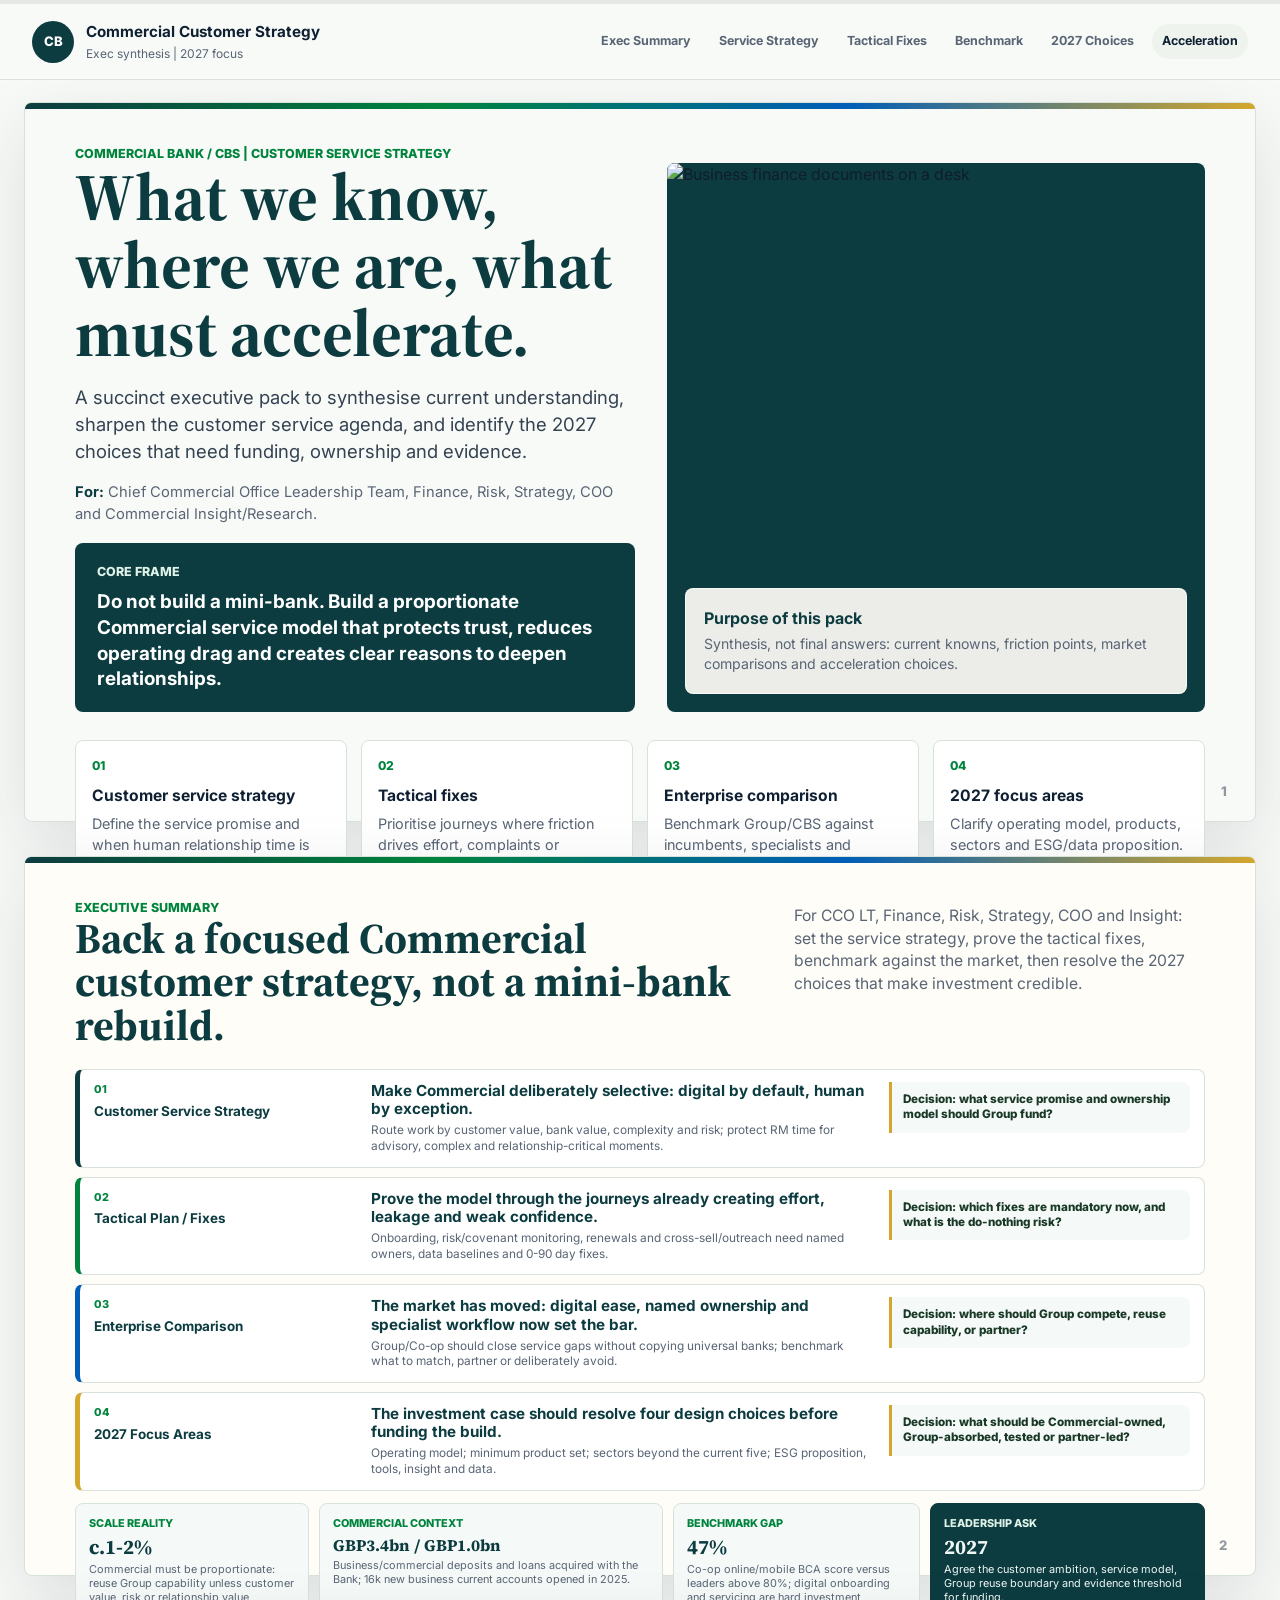
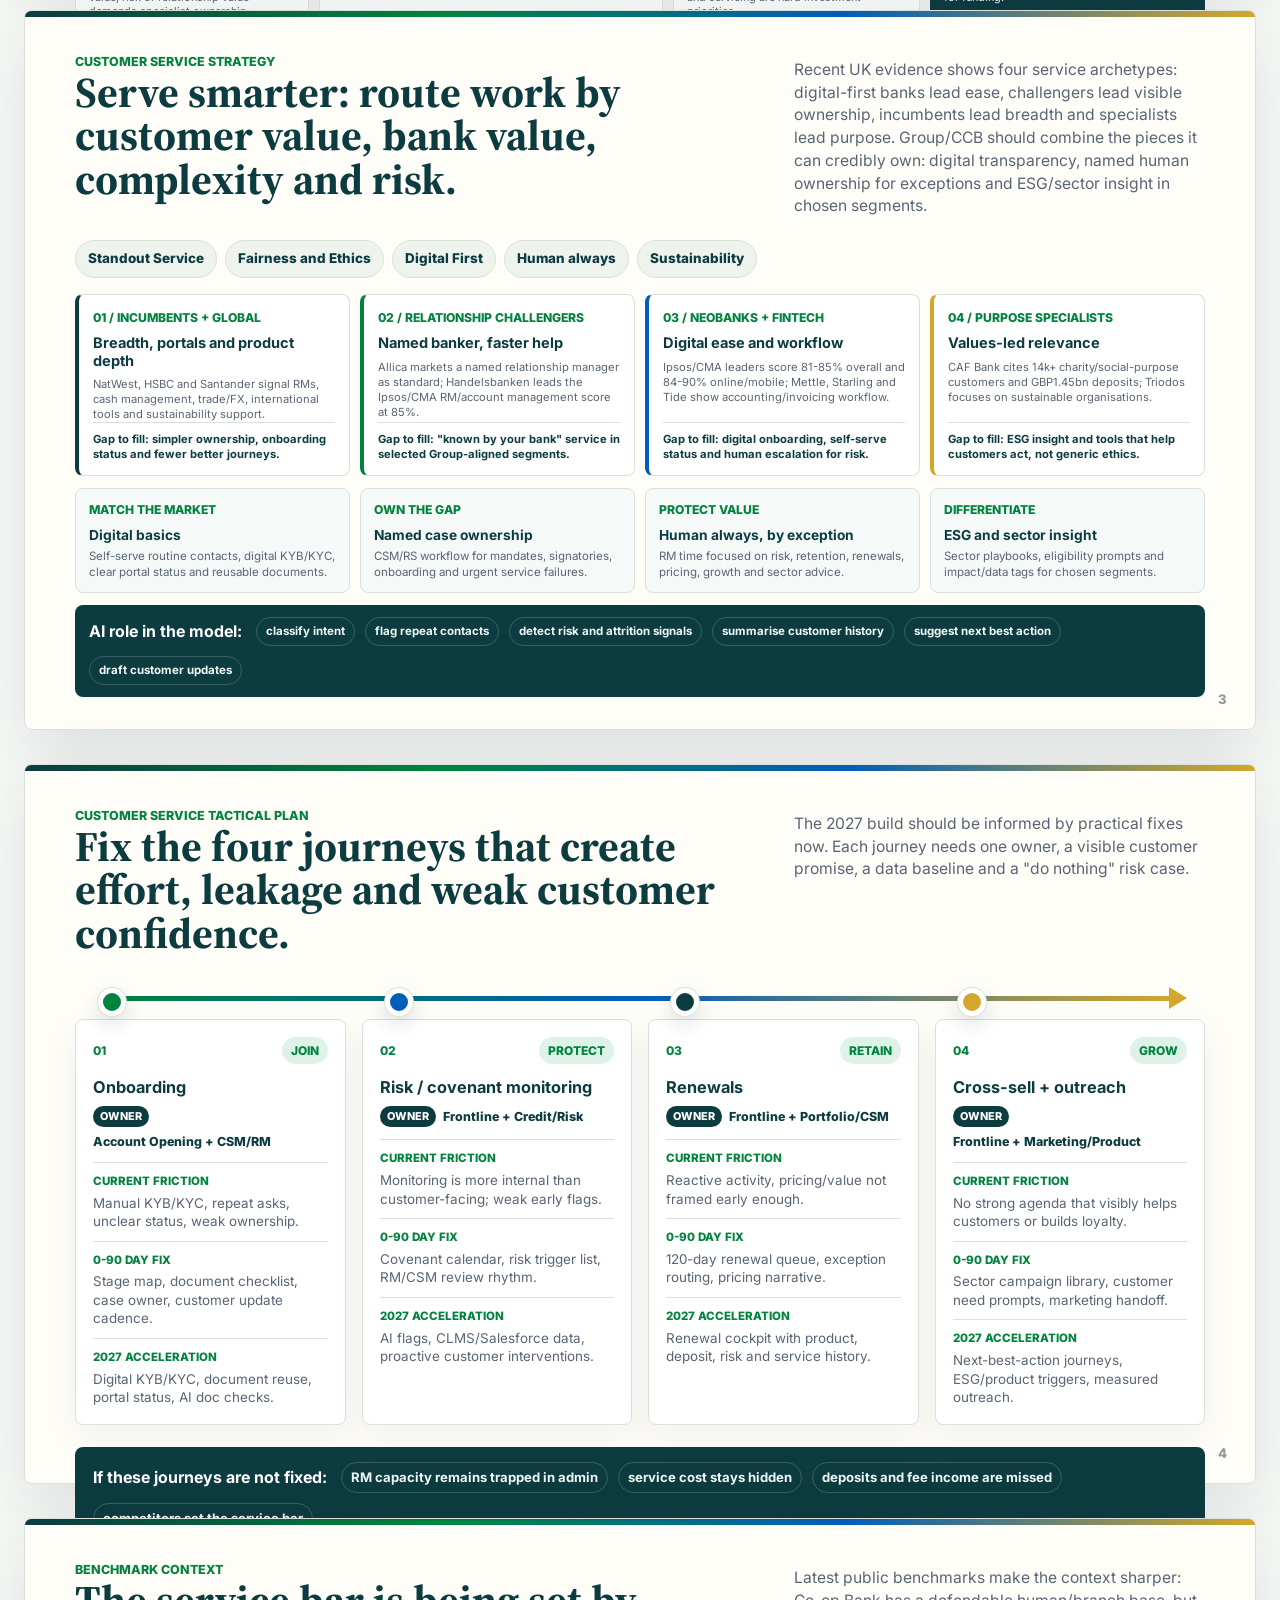
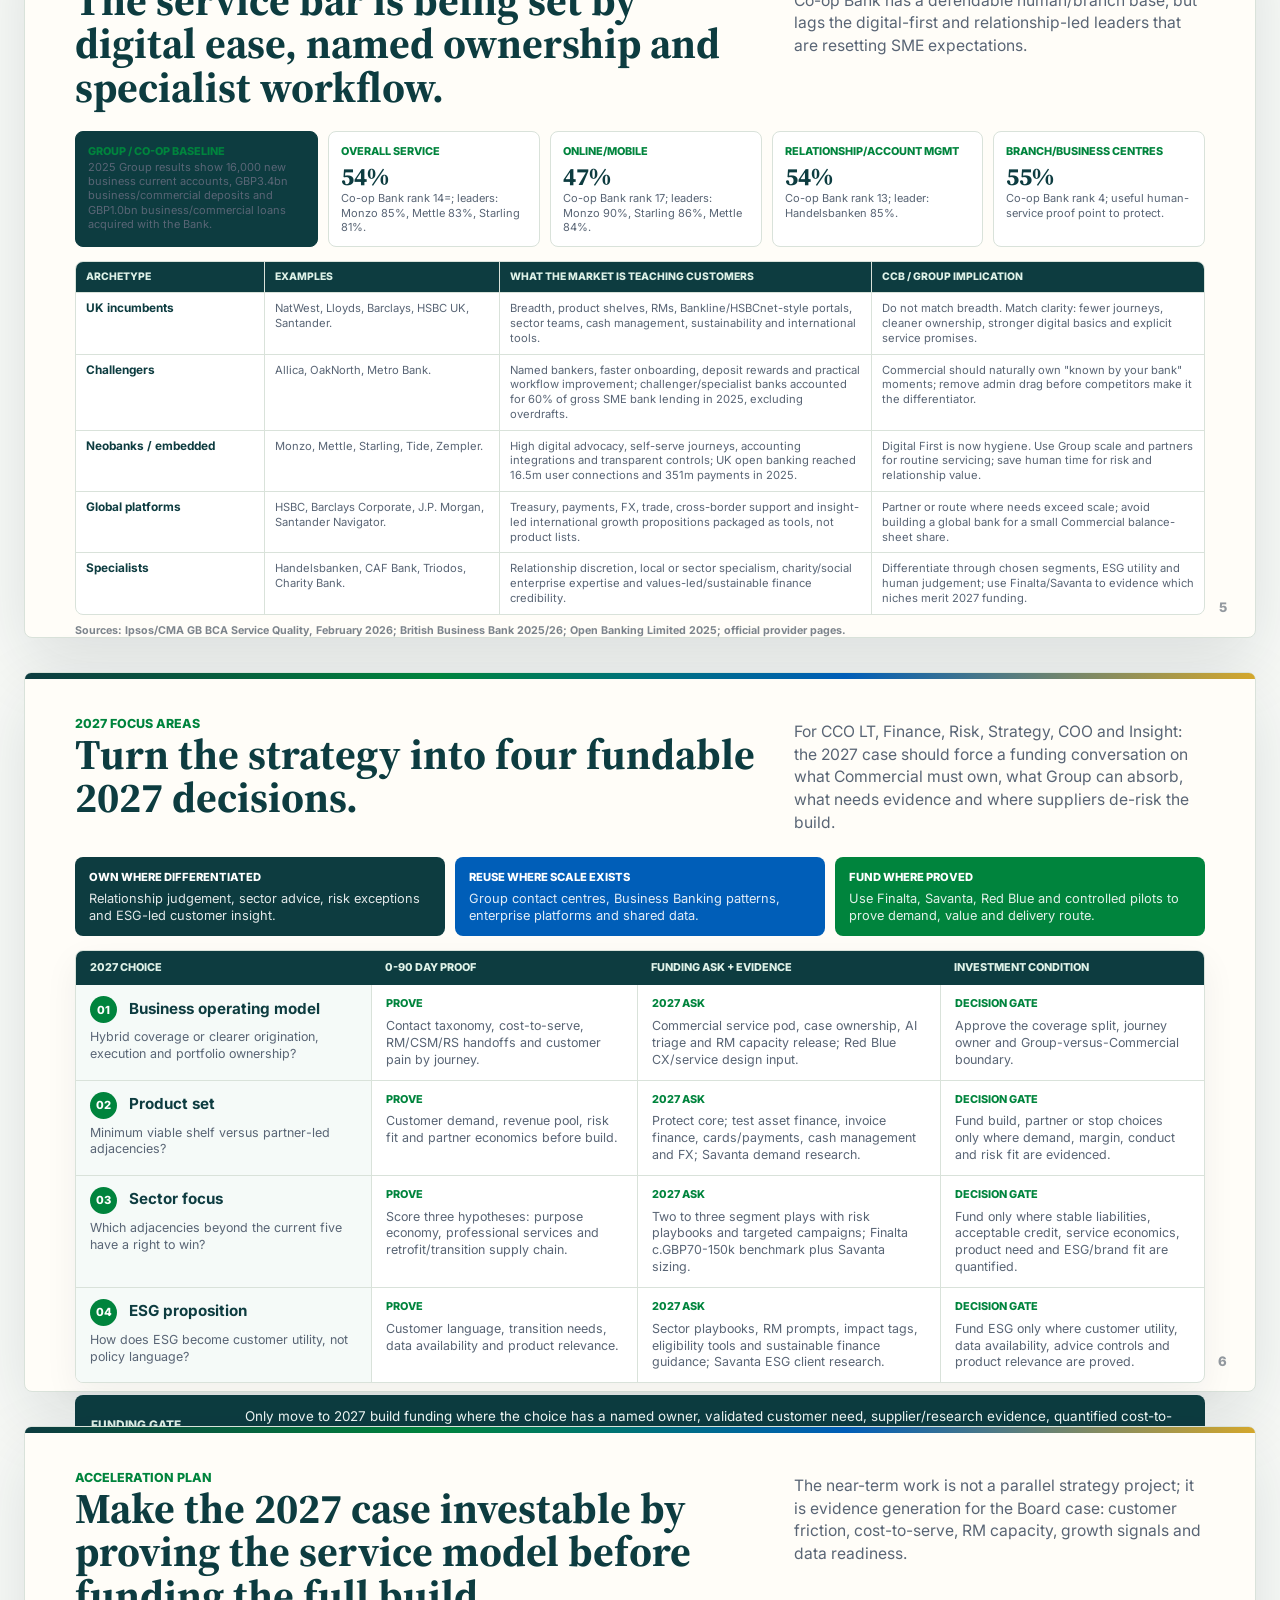
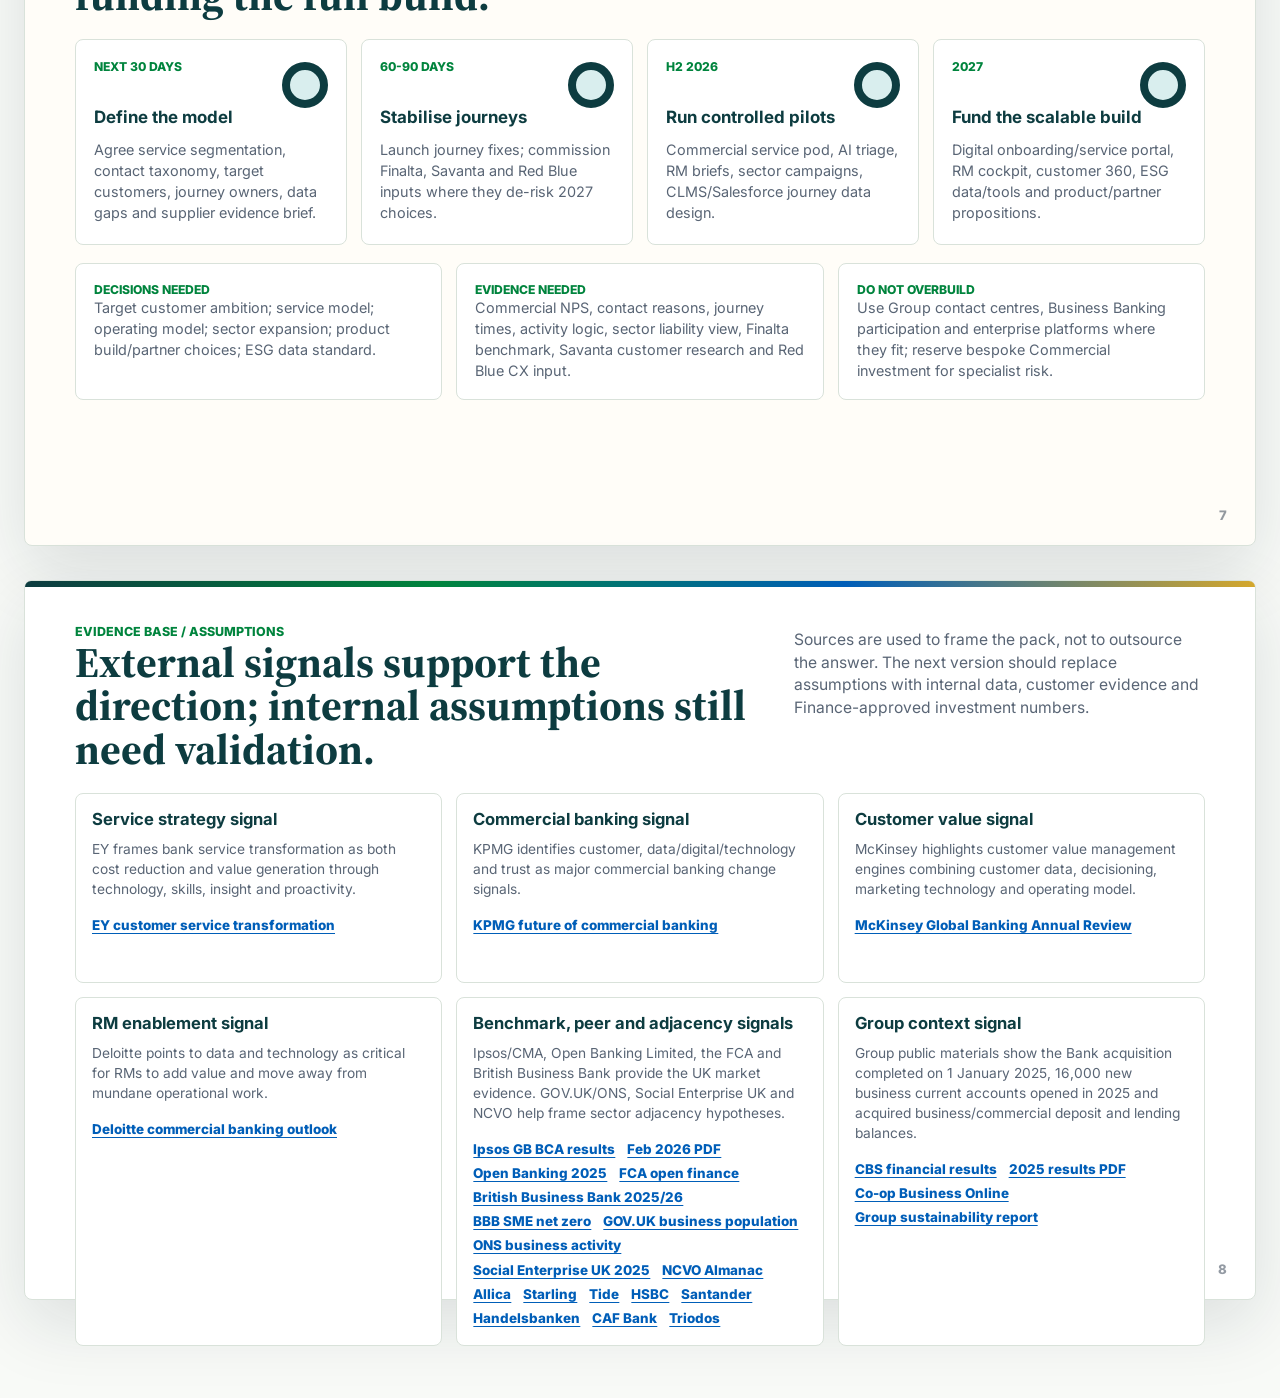
==== commit fe065810: "Add sector adjacency hypotheses" ====
--- a/customer-strategy/index.html
+++ b/customer-strategy/index.html
@@ -533,19 +533,19 @@
             <div class="decision-title">
               <span>03</span>
               <h3>Sector focus</h3>
-              <p>Which adjacencies beyond the current five merit funded focus?</p>
+              <p>Which adjacencies beyond the current five have a right to win?</p>
             </div>
             <div>
               <strong>Prove</strong>
-              <p>Deposit stability, credit appetite, relationship economics and competitor gaps.</p>
+              <p>Score three hypotheses: purpose economy, professional services and retrofit/transition supply chain.</p>
             </div>
             <div>
               <strong>2027 ask</strong>
-              <p>Two to three additional segment plays with risk playbooks and targeted campaigns; Finalta c.GBP70-150k benchmark.</p>
+              <p>Two to three segment plays with risk playbooks and targeted campaigns; Finalta c.GBP70-150k benchmark plus Savanta sizing.</p>
             </div>
             <div>
               <strong>Decision gate</strong>
-              <p>Fund sectors only where deposit stability, credit appetite, relationship economics and competitor gap are quantified.</p>
+              <p>Fund only where stable liabilities, acceptable credit, service economics, product need and ESG/brand fit are quantified.</p>
             </div>
           </article>
 
@@ -663,13 +663,18 @@
             <a href="https://www.deloitte.com/us/en/industries/financial-services/articles/future-of-commercial-banking-industry.html" target="_blank" rel="noreferrer">Deloitte commercial banking outlook</a>
           </article>
           <article>
-            <h3>Benchmark and peer signals</h3>
-            <p>Ipsos/CMA, Open Banking Limited, the FCA and British Business Bank provide the UK market evidence. Official peer pages evidence incumbent breadth, challenger relationship banking, neobank workflow ease and specialist sector propositions.</p>
+            <h3>Benchmark, peer and adjacency signals</h3>
+            <p>Ipsos/CMA, Open Banking Limited, the FCA and British Business Bank provide the UK market evidence. GOV.UK/ONS, Social Enterprise UK and NCVO help frame sector adjacency hypotheses.</p>
             <a href="https://www.ipsos.com/en-uk/business-banking-service-quality-great-britain" target="_blank" rel="noreferrer">Ipsos GB BCA results</a>
             <a href="https://www.ipsos.com/sites/default/files/ct/publication/documents/2026-03/business-service-quality-great-britain-february-2026-v3.pdf" target="_blank" rel="noreferrer">Feb 2026 PDF</a>
             <a href="https://www.openbanking.org.uk/insights/open-banking-in-2025-now-part-of-the-uks-everyday-financial-life/" target="_blank" rel="noreferrer">Open Banking 2025</a>
             <a href="https://www.fca.org.uk/publication/corporate/open-finance-roadmap.pdf" target="_blank" rel="noreferrer">FCA open finance</a>
             <a href="https://www.british-business-bank.co.uk/news-and-events/news/smaller-business-lending-markets-showing-signs-improvement-finds-latest-british-business-bank" target="_blank" rel="noreferrer">British Business Bank 2025/26</a>
+            <a href="https://www.british-business-bank.co.uk/sites/g/files/sovrnj166/files/2025-10/smes-net-zero-report-2025.pdf" target="_blank" rel="noreferrer">BBB SME net zero</a>
+            <a href="https://www.gov.uk/government/statistics/business-population-estimates-2025/business-population-estimates-for-the-uk-and-regions-2025-statistical-release" target="_blank" rel="noreferrer">GOV.UK business population</a>
+            <a href="https://www.ons.gov.uk/businessindustryandtrade/business/activitysizeandlocation/bulletins/ukbusinessactivitysizeandlocation/2025" target="_blank" rel="noreferrer">ONS business activity</a>
+            <a href="https://www.socialenterprise.org.uk/seuk-report/backbone-of-britain-state-of-social-enterprise-2025/" target="_blank" rel="noreferrer">Social Enterprise UK 2025</a>
+            <a href="https://www.ncvo.org.uk/news-and-insights/news-index/uk-civil-society-almanac-2024/" target="_blank" rel="noreferrer">NCVO Almanac</a>
             <a href="https://www.allica.bank/business-current-account" target="_blank" rel="noreferrer">Allica</a>
             <a href="https://www.starlingbank.com/business-account/marketplace-for-businesses/" target="_blank" rel="noreferrer">Starling</a>
             <a href="https://www.tide.co/features/accounting-software/" target="_blank" rel="noreferrer">Tide</a>
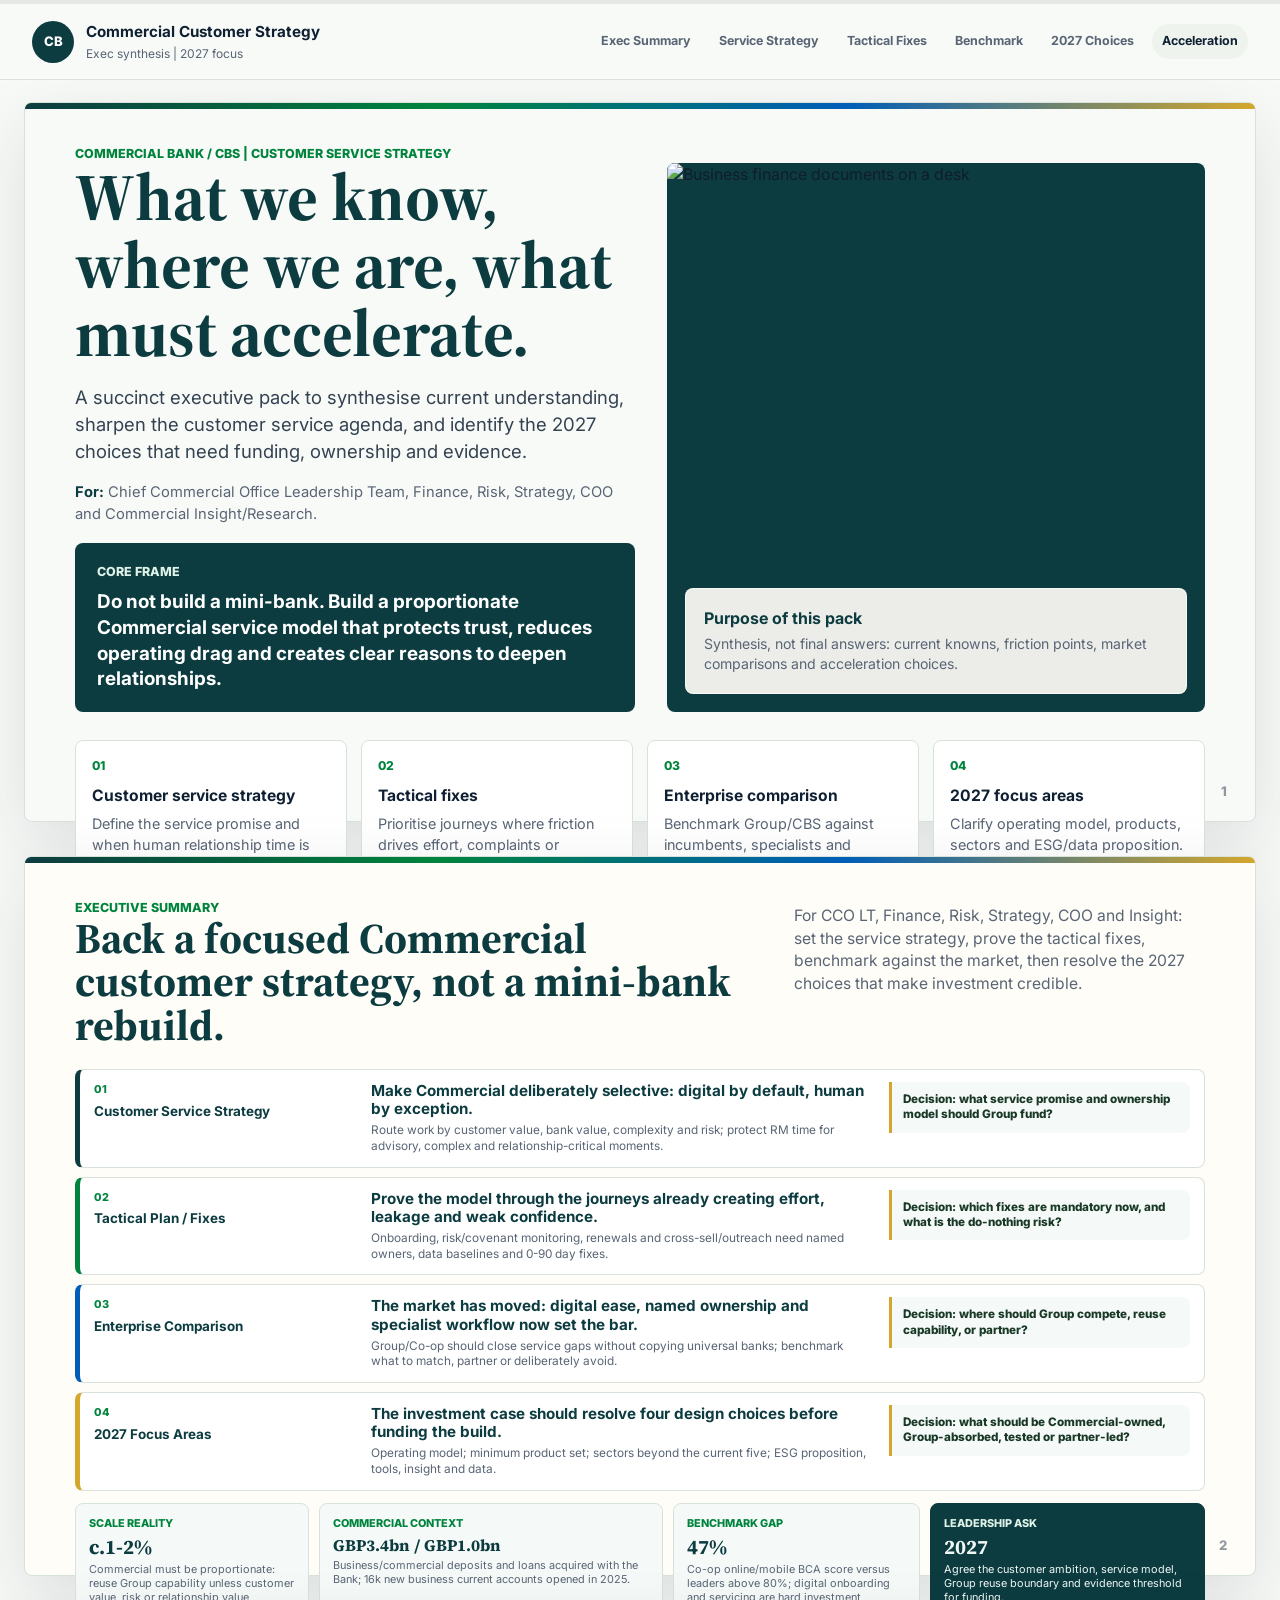
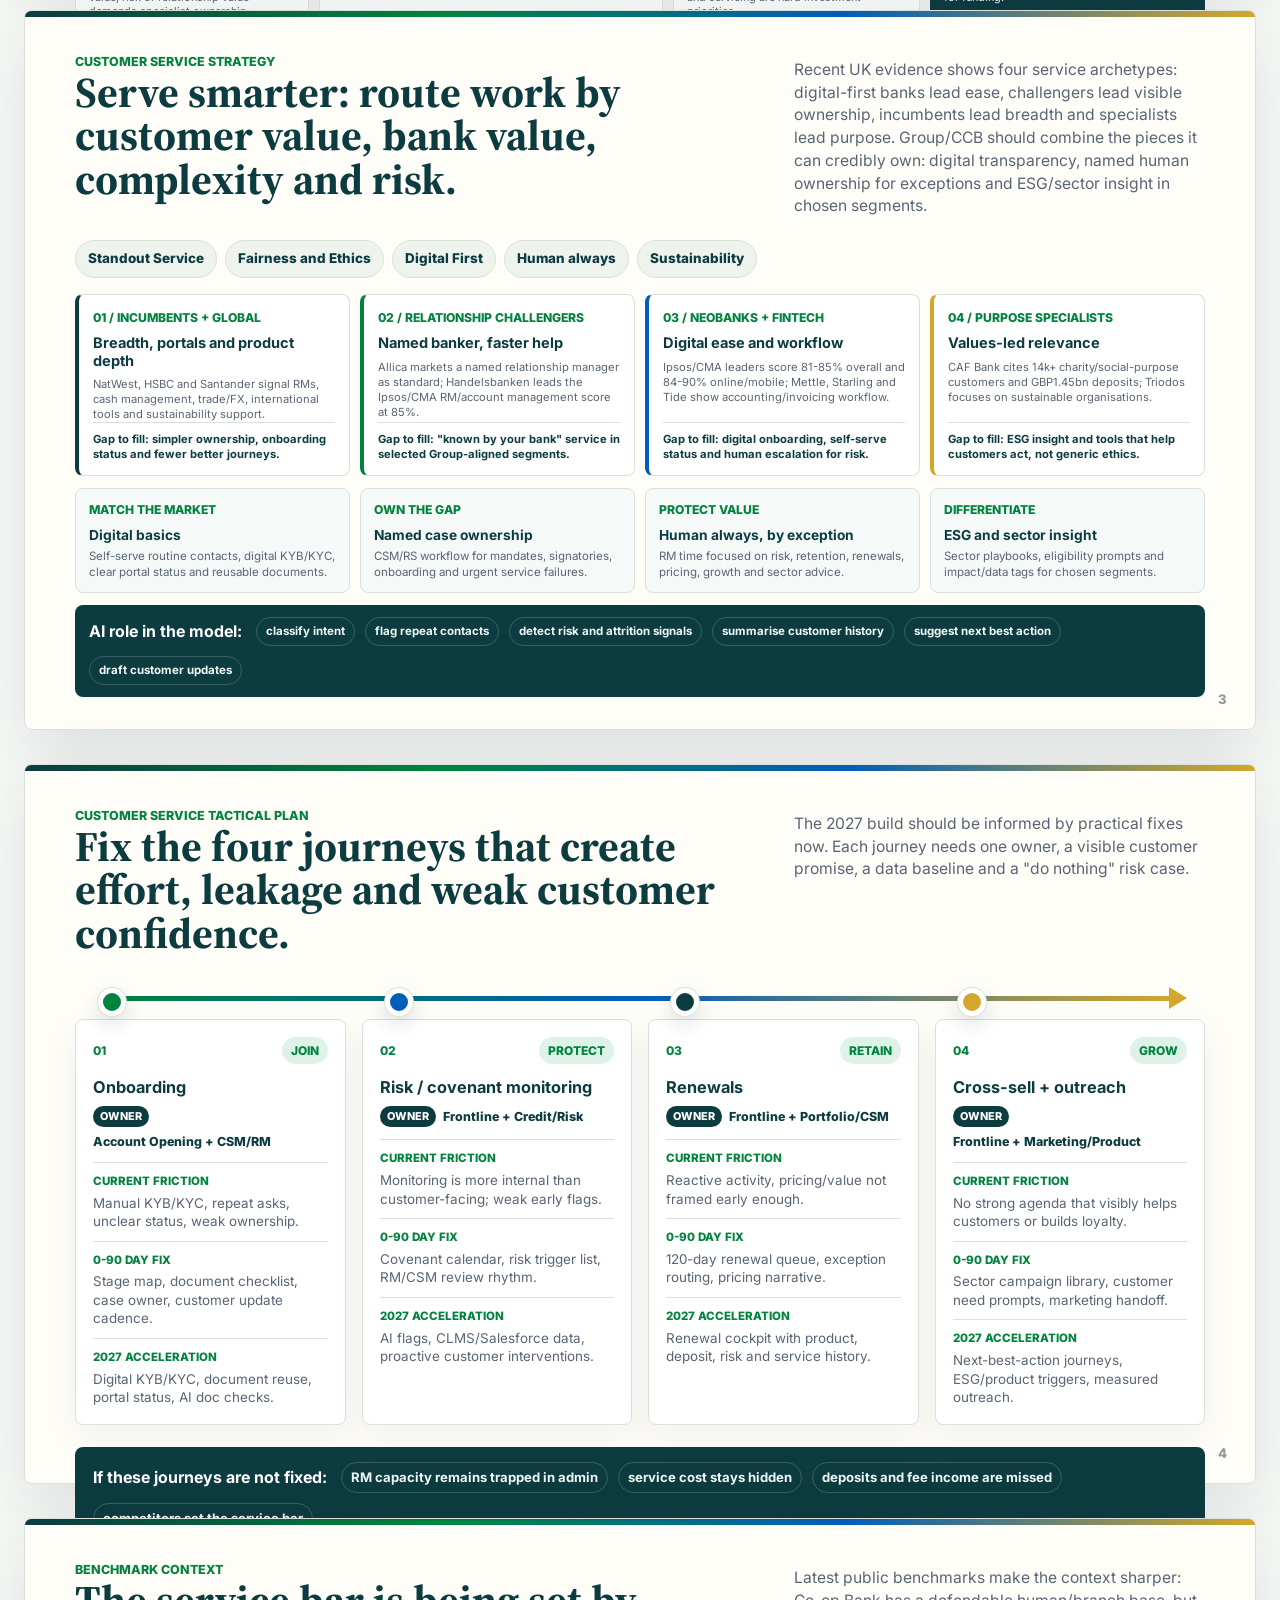
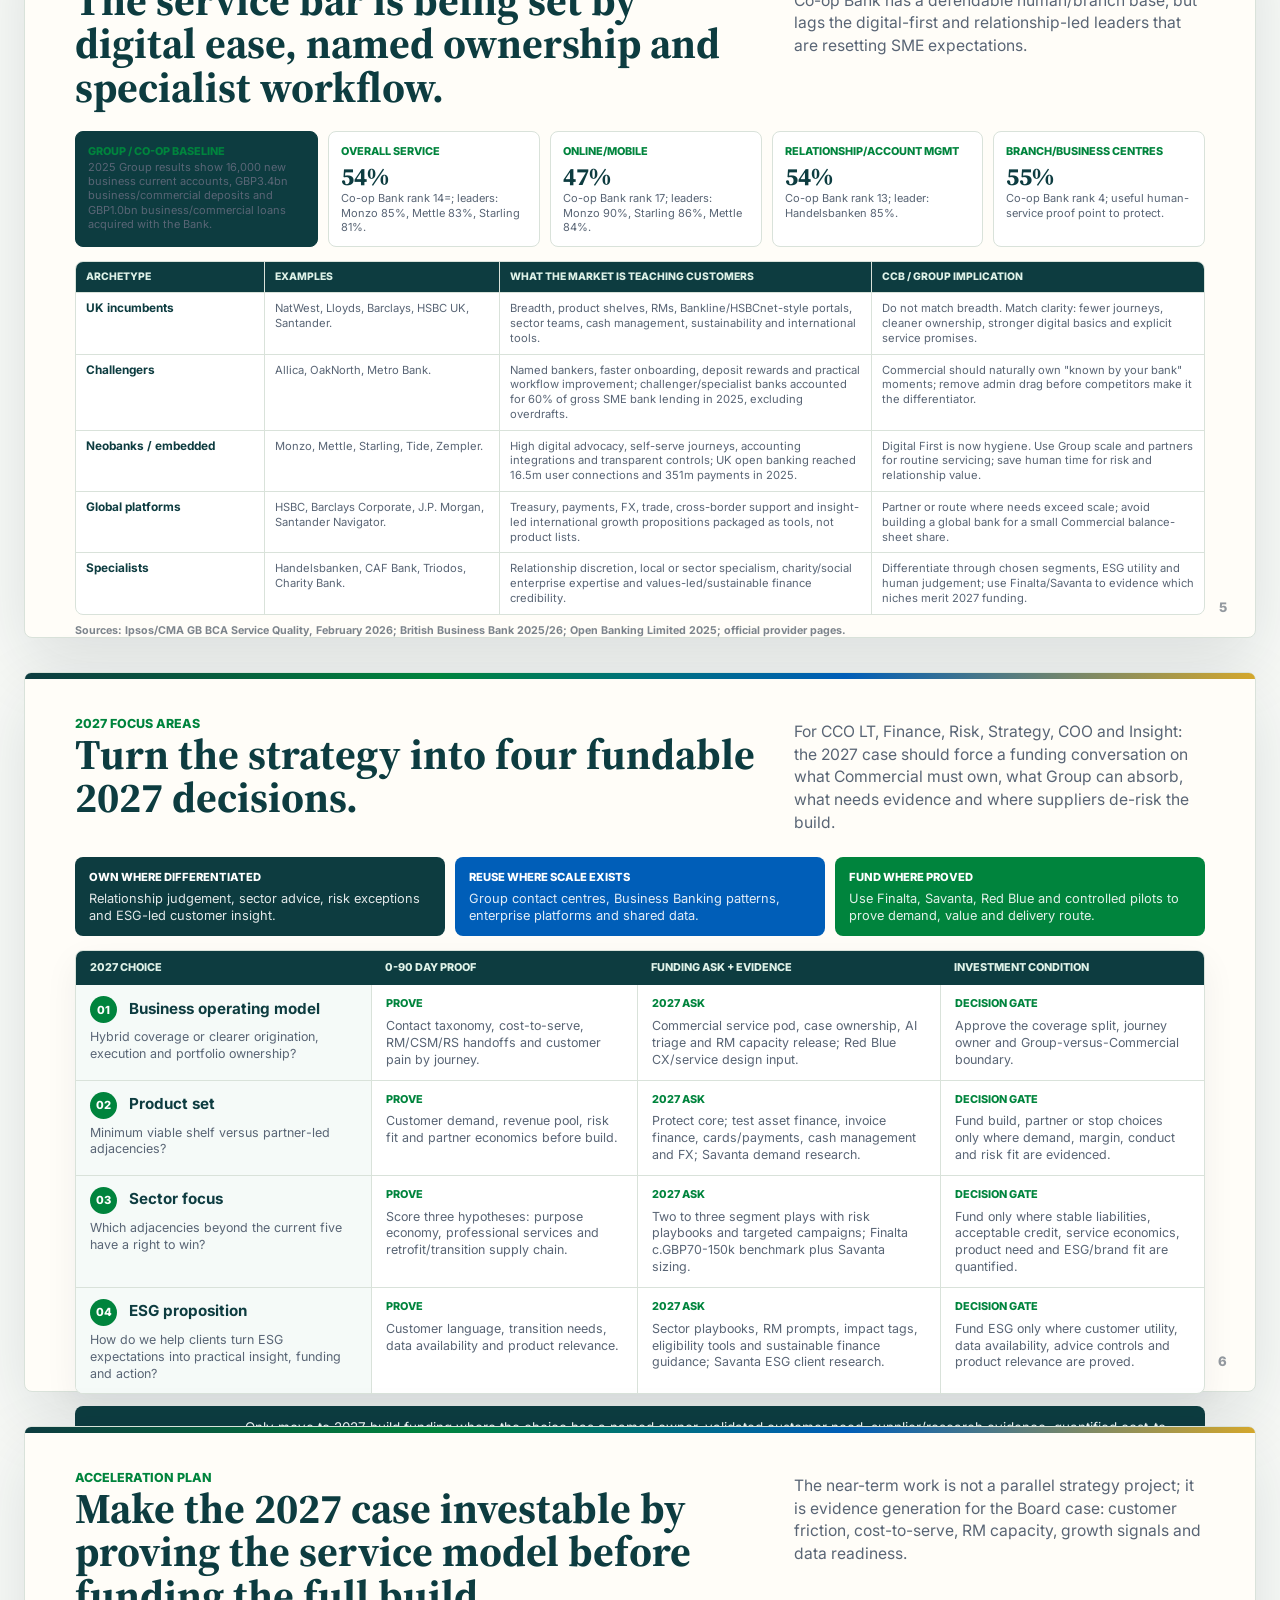
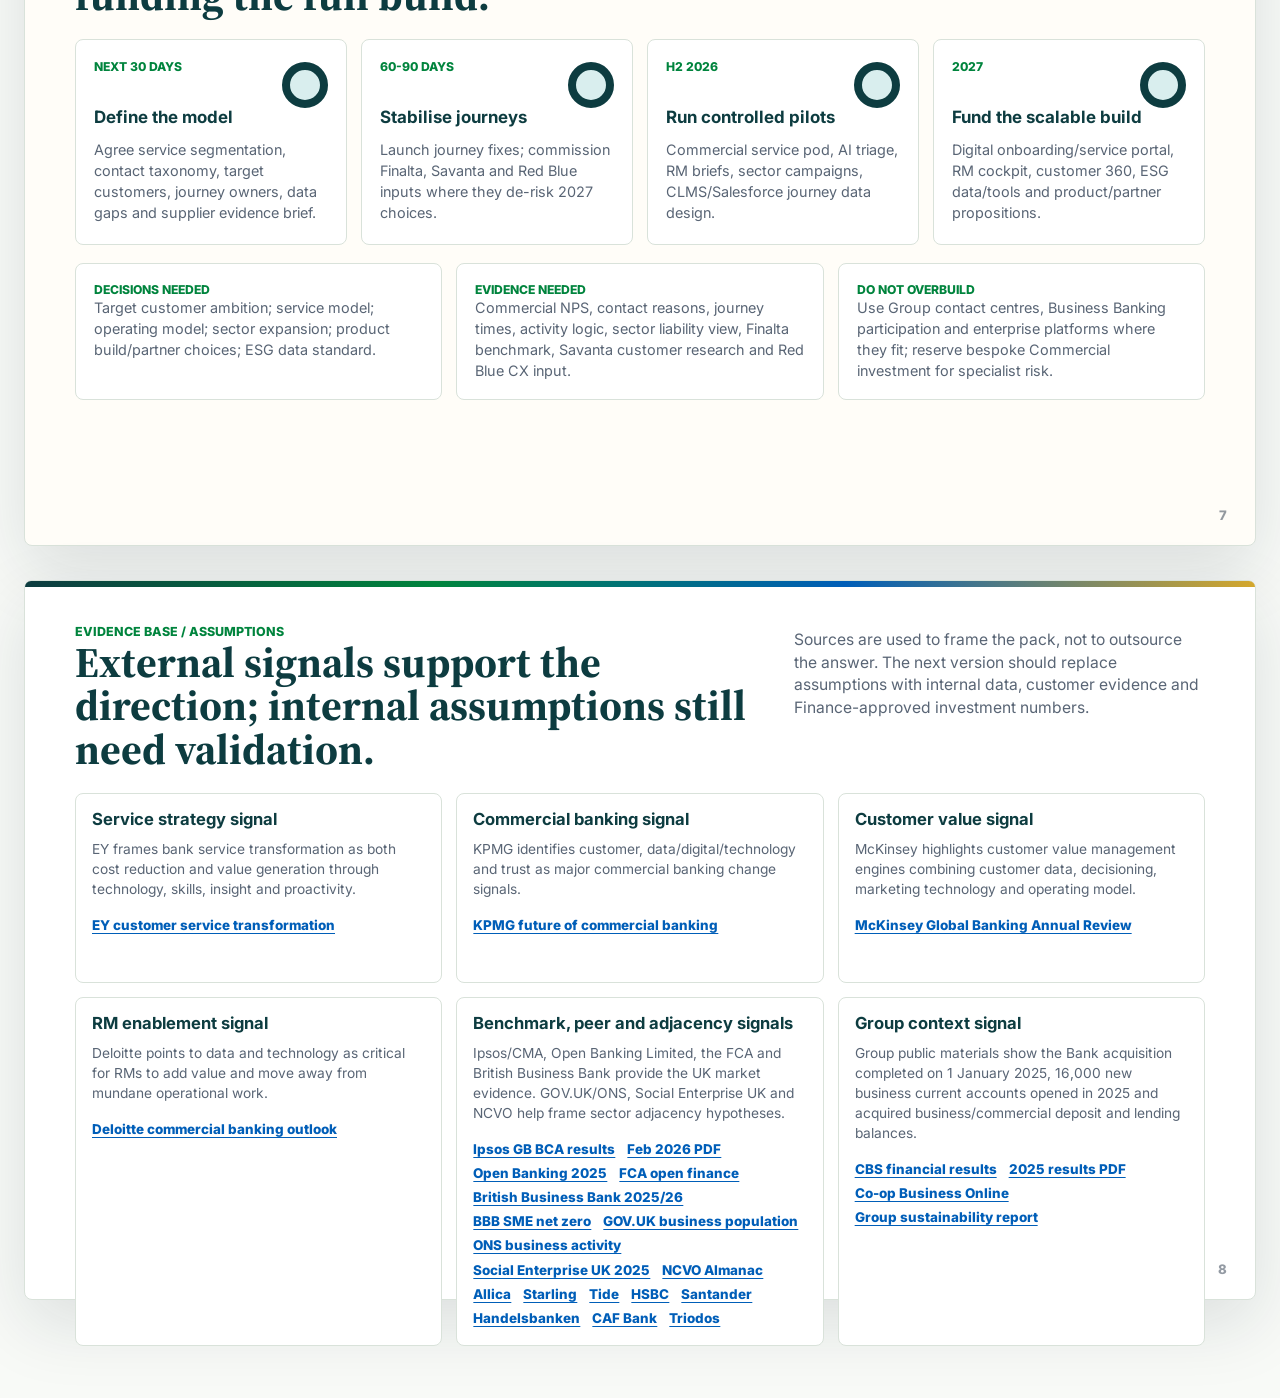
==== commit 2fe9a30f: "Refine ESG proposition framing" ====
--- a/customer-strategy/index.html
+++ b/customer-strategy/index.html
@@ -553,7 +553,7 @@
             <div class="decision-title">
               <span>04</span>
               <h3>ESG proposition</h3>
-              <p>How does ESG become customer utility, not policy language?</p>
+              <p>How do we help clients turn ESG expectations into practical insight, funding and action?</p>
             </div>
             <div>
               <strong>Prove</strong>
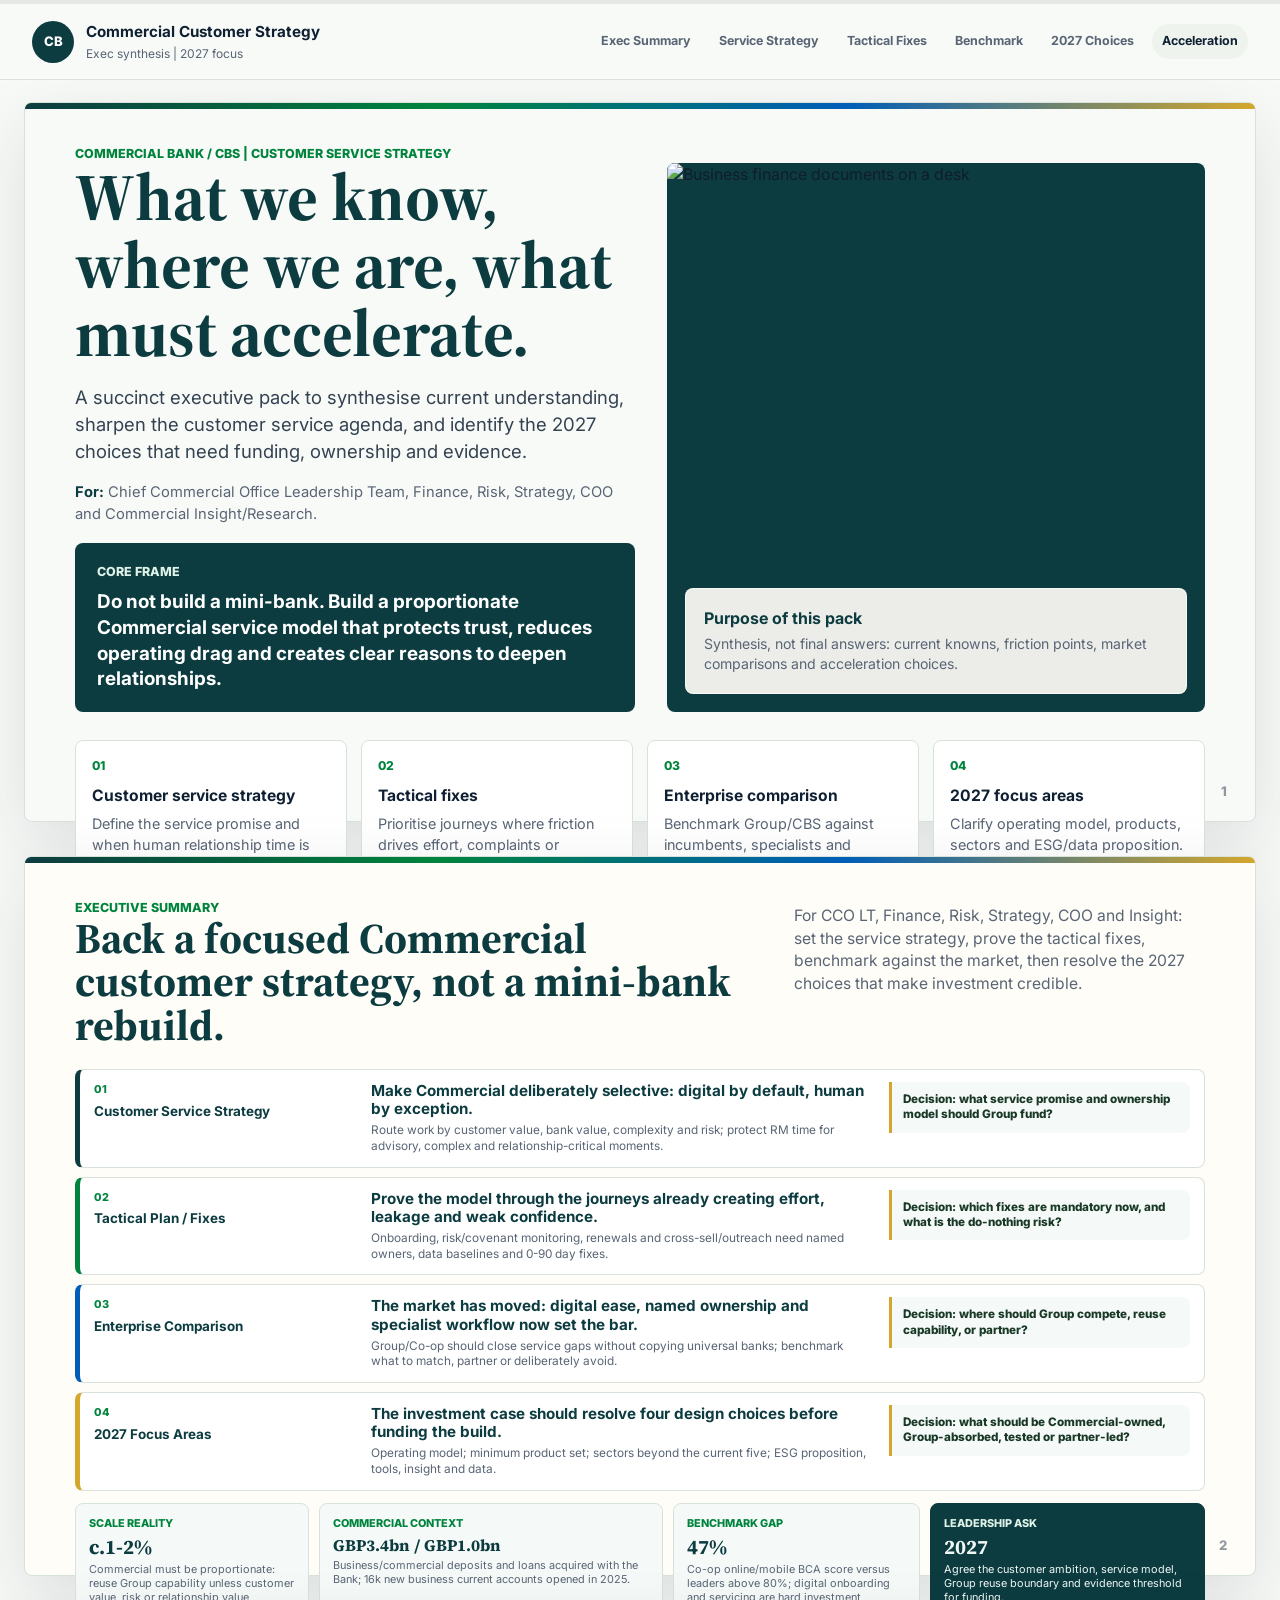
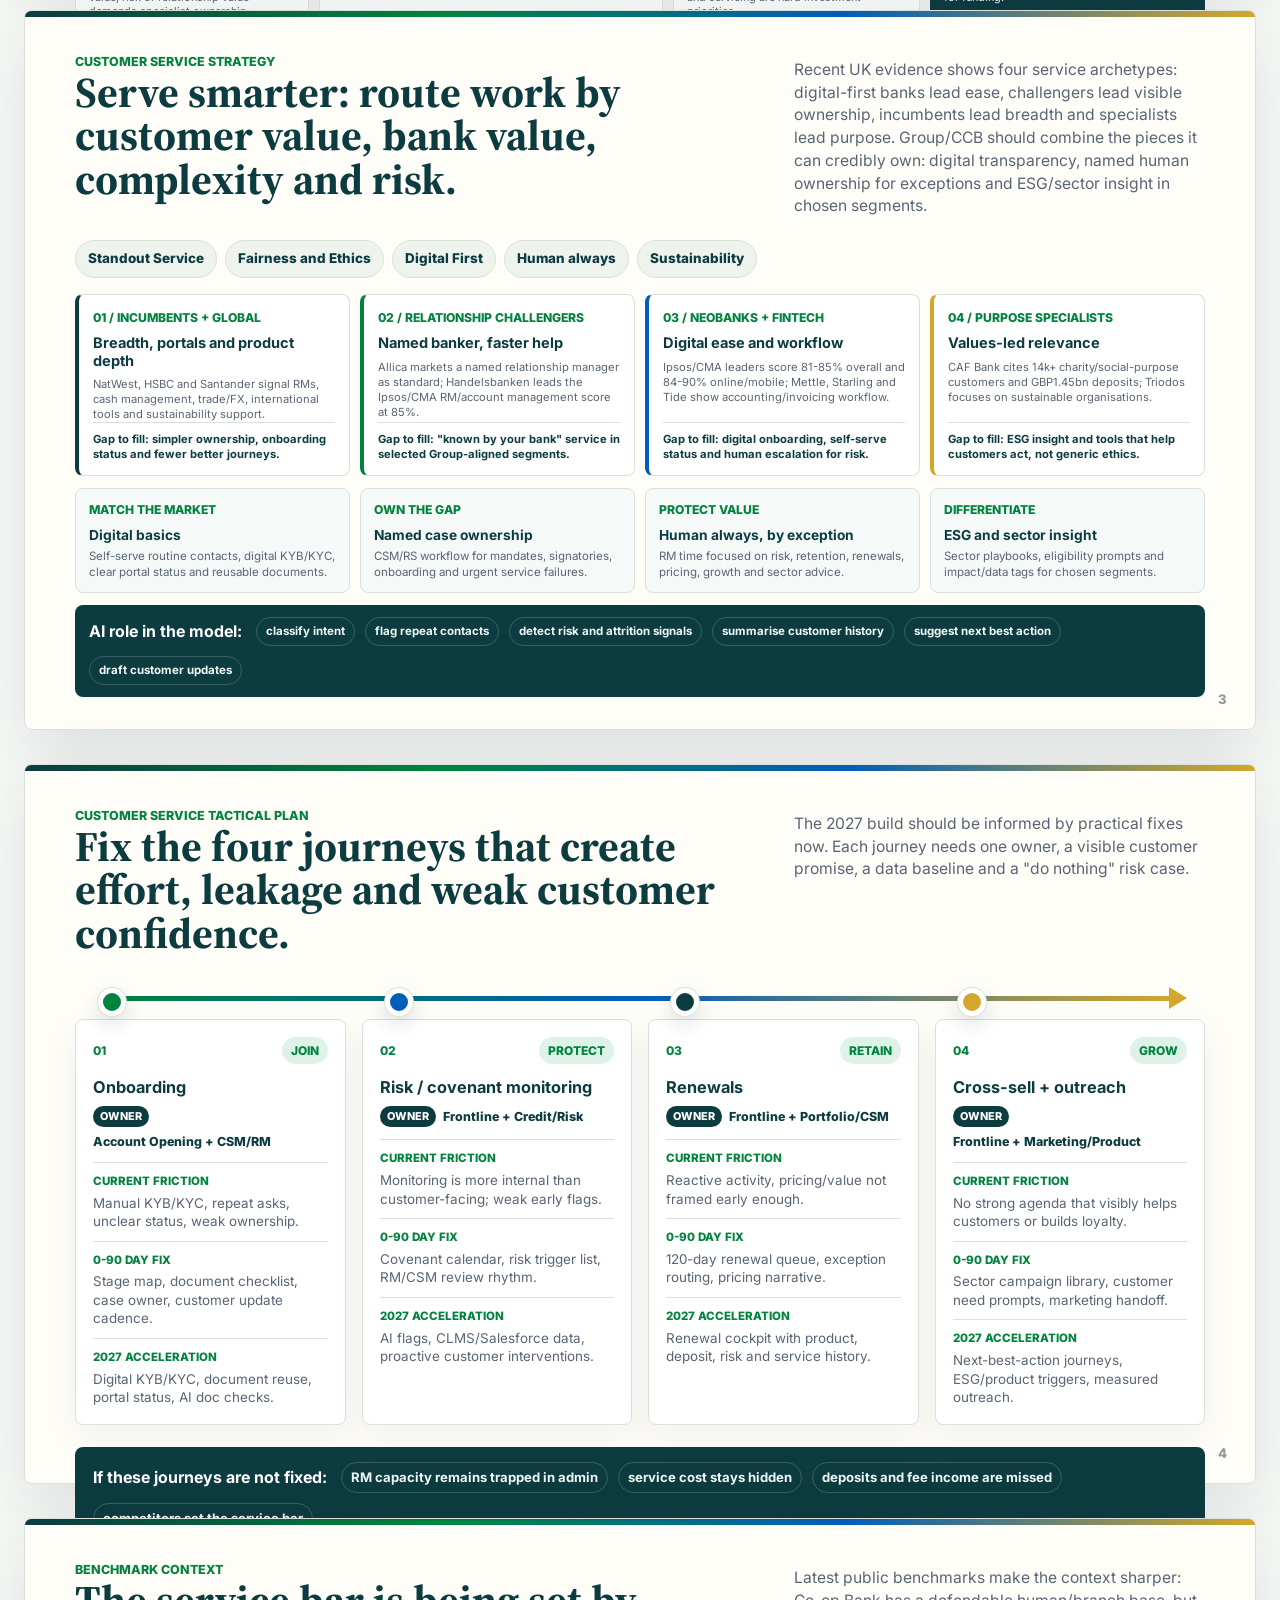
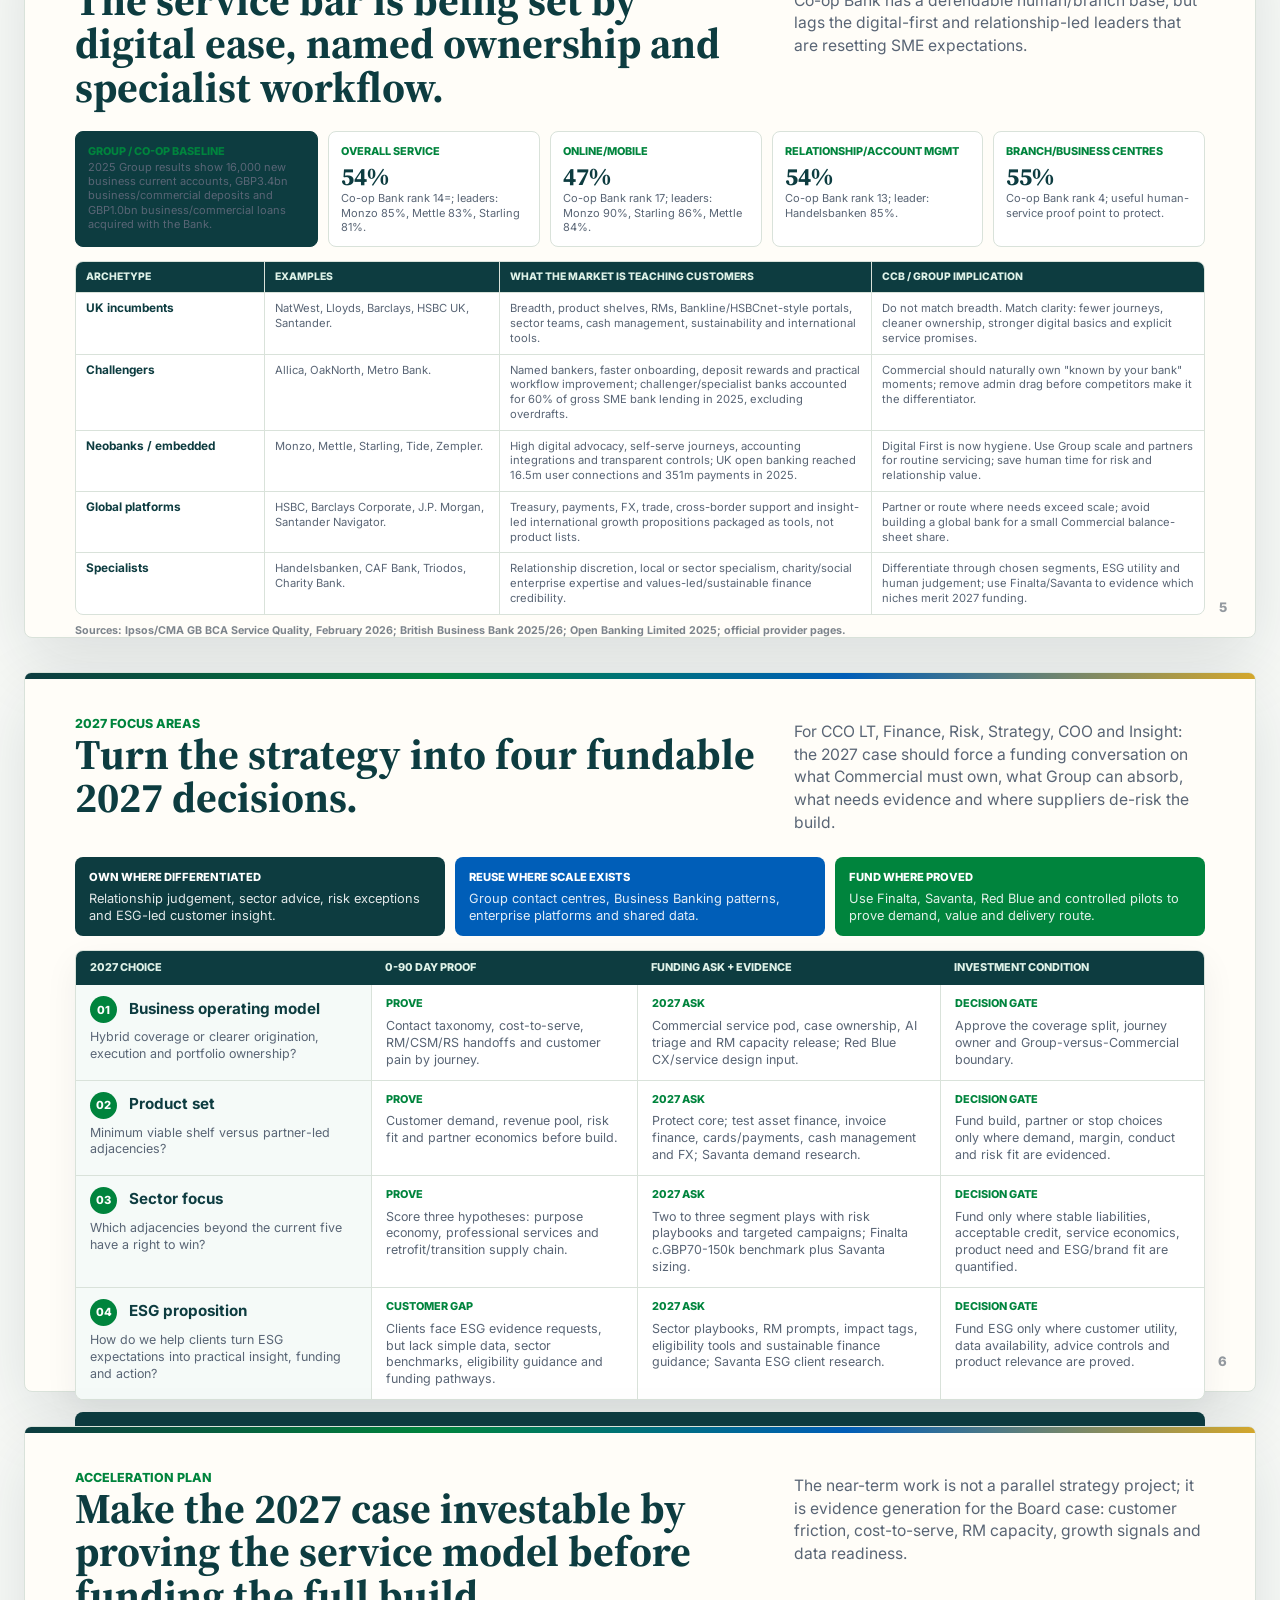
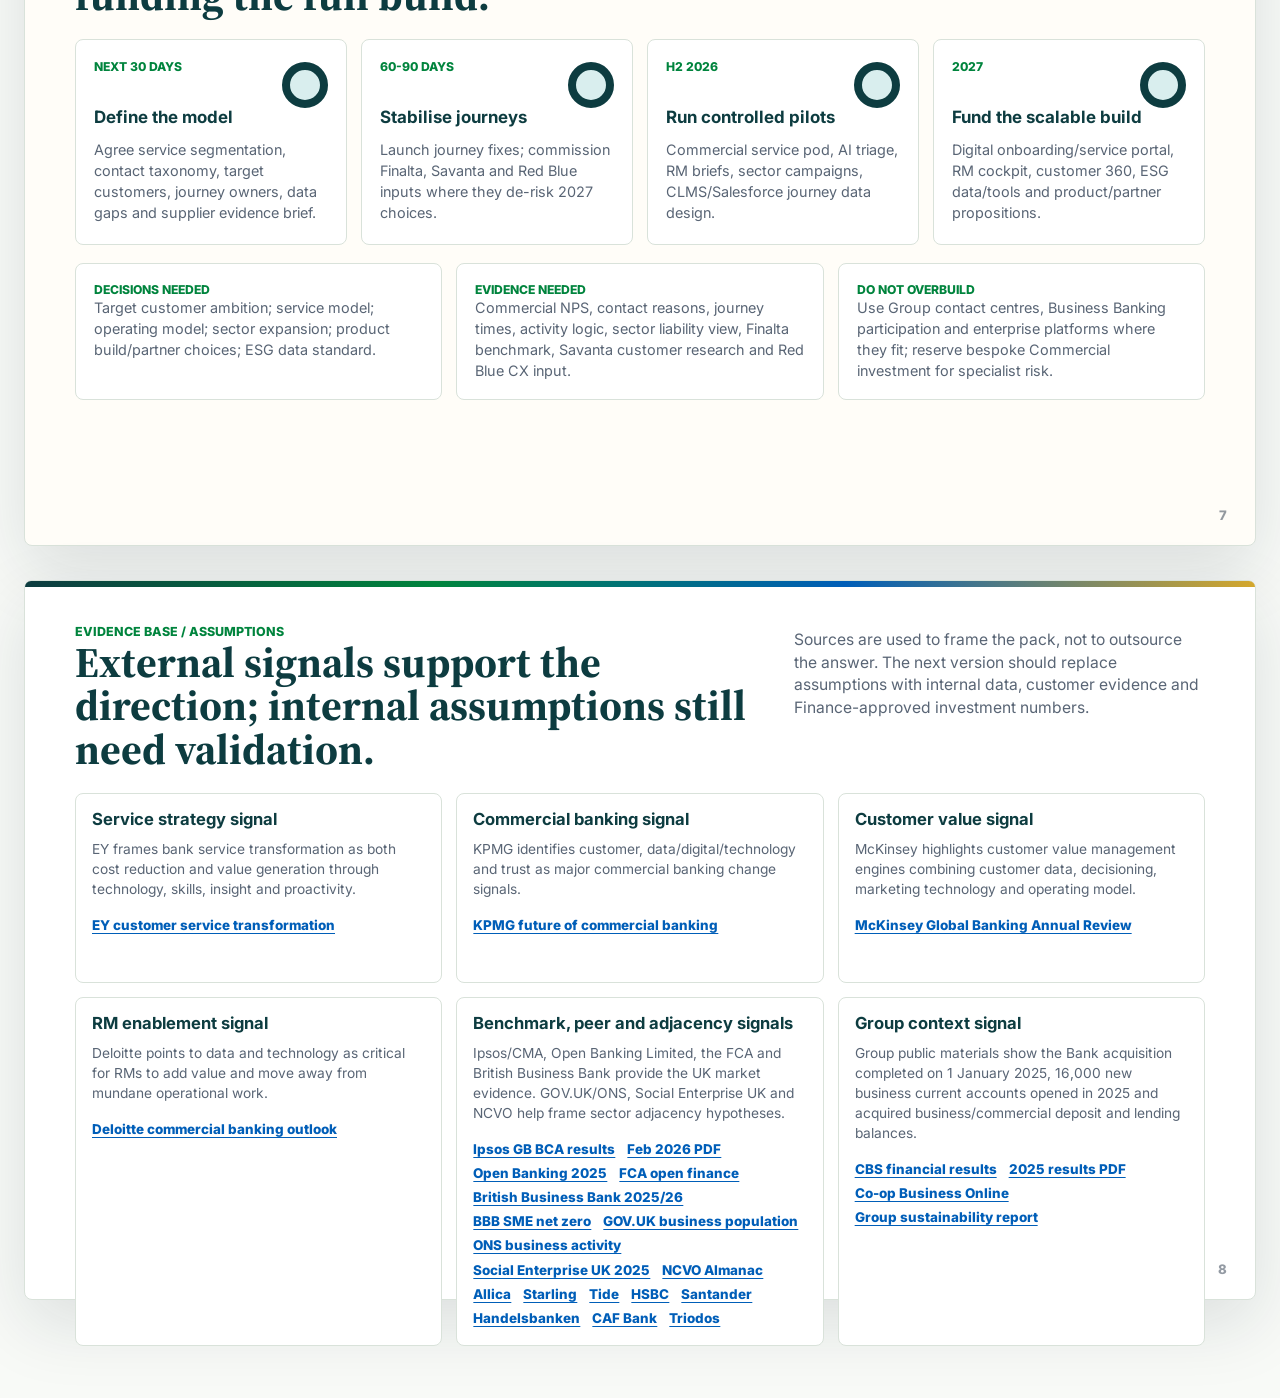
==== commit 2a20cec1: "Reframe ESG proof as customer gap" ====
--- a/customer-strategy/index.html
+++ b/customer-strategy/index.html
@@ -556,8 +556,8 @@
               <p>How do we help clients turn ESG expectations into practical insight, funding and action?</p>
             </div>
             <div>
-              <strong>Prove</strong>
-              <p>Customer language, transition needs, data availability and product relevance.</p>
+              <strong>Customer gap</strong>
+              <p>Clients face ESG evidence requests, but lack simple data, sector benchmarks, eligibility guidance and funding pathways.</p>
             </div>
             <div>
               <strong>2027 ask</strong>
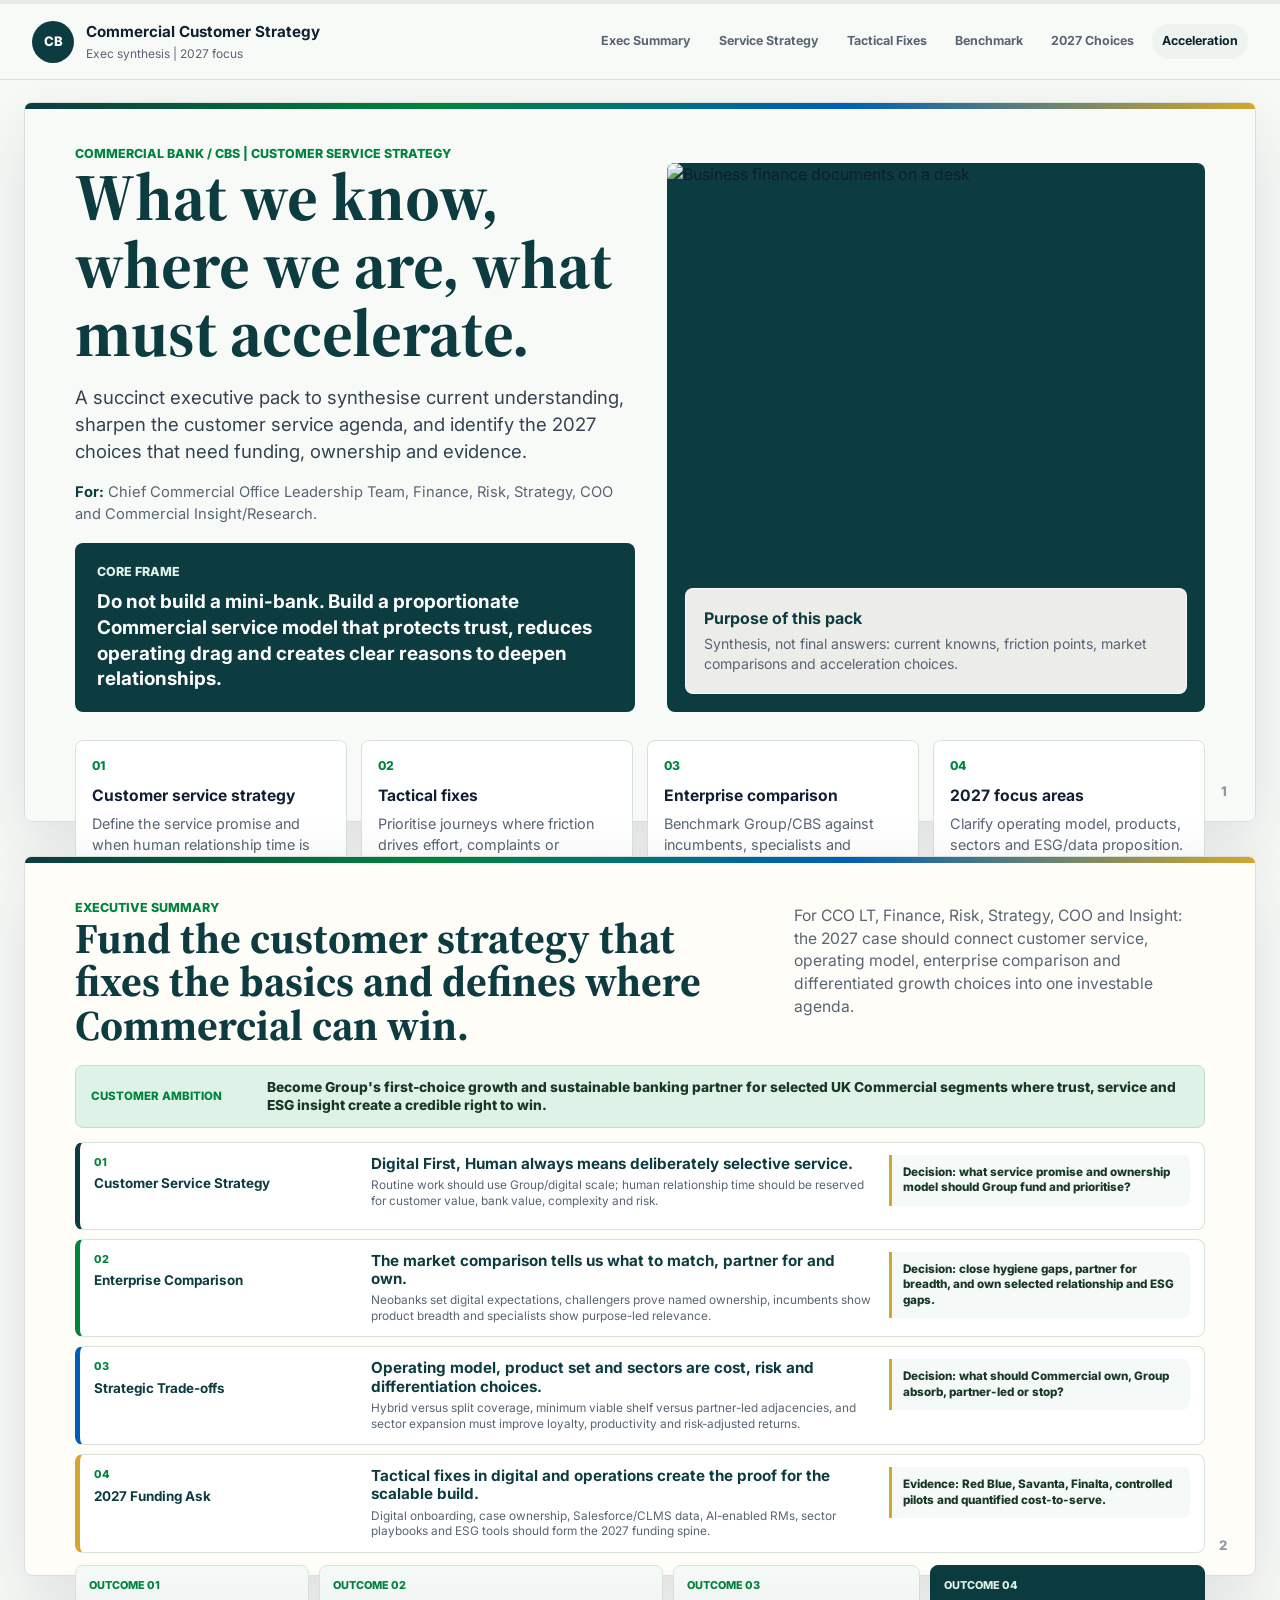
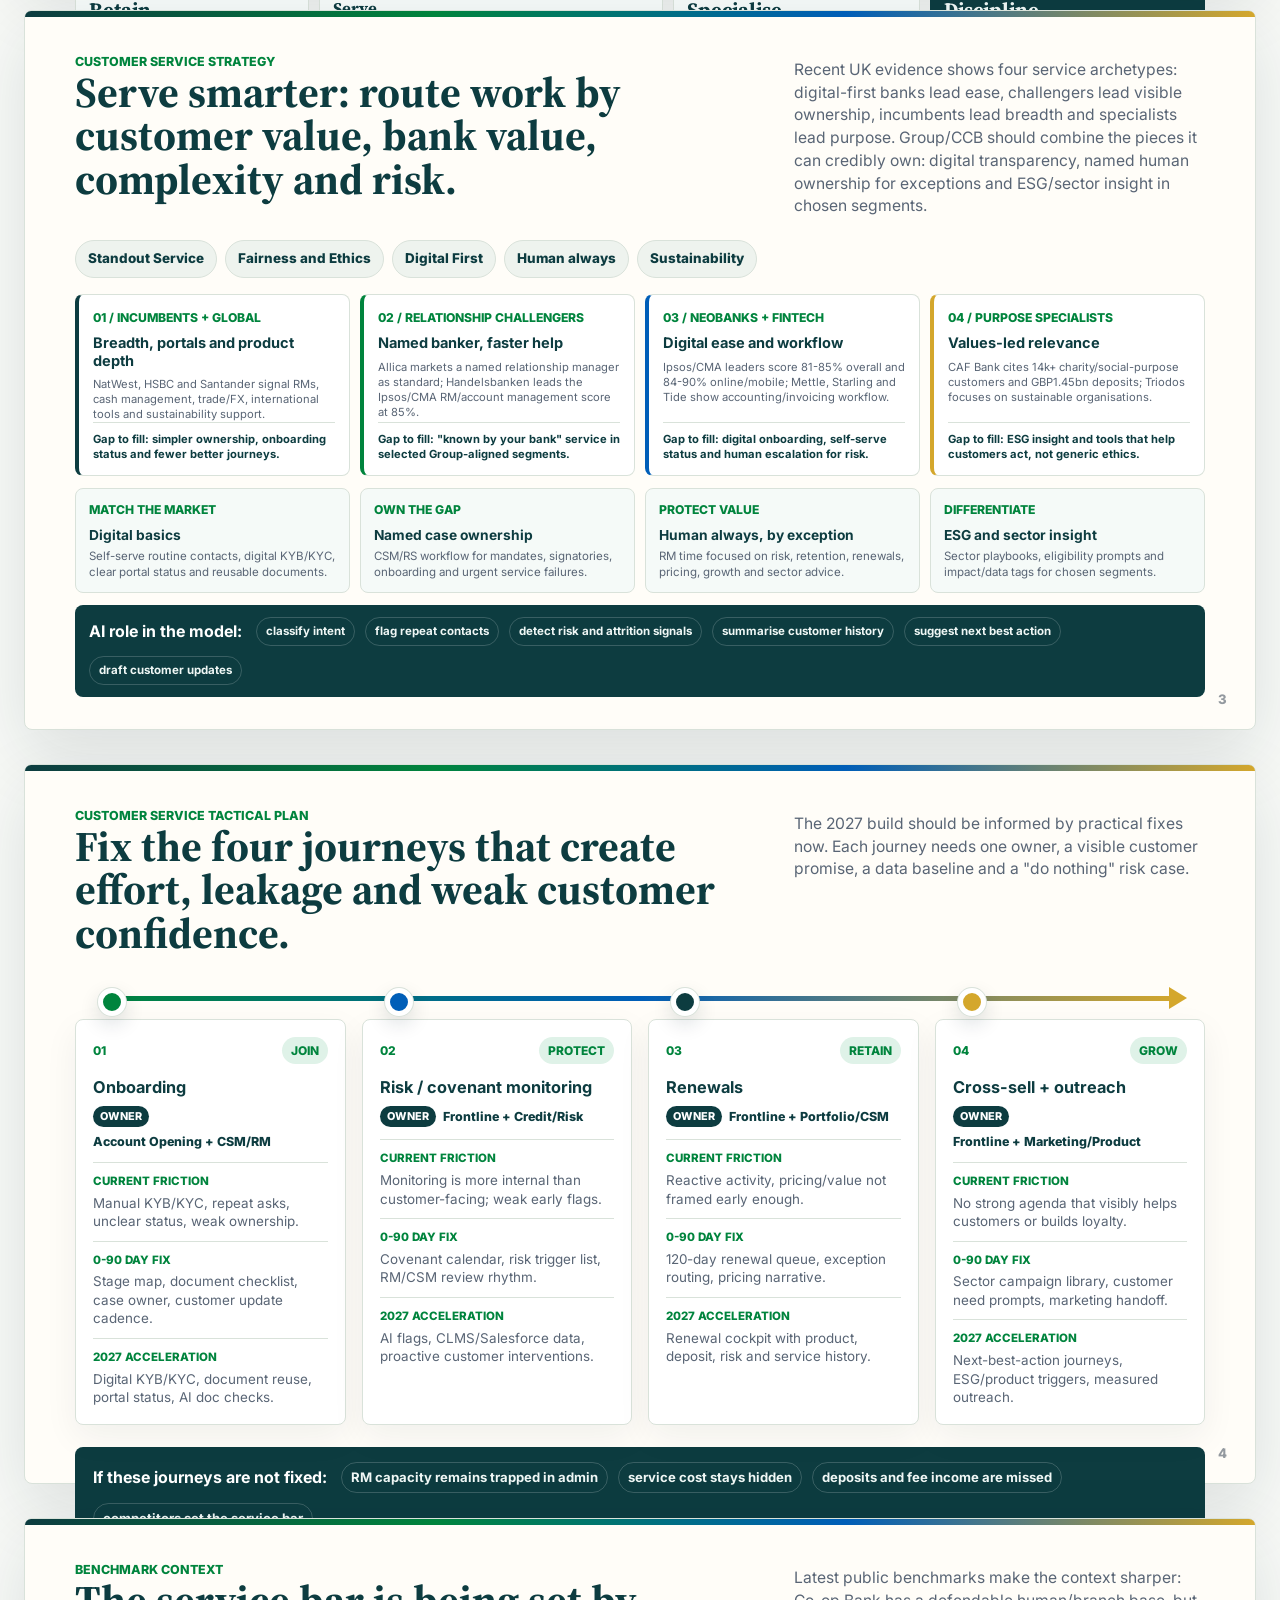
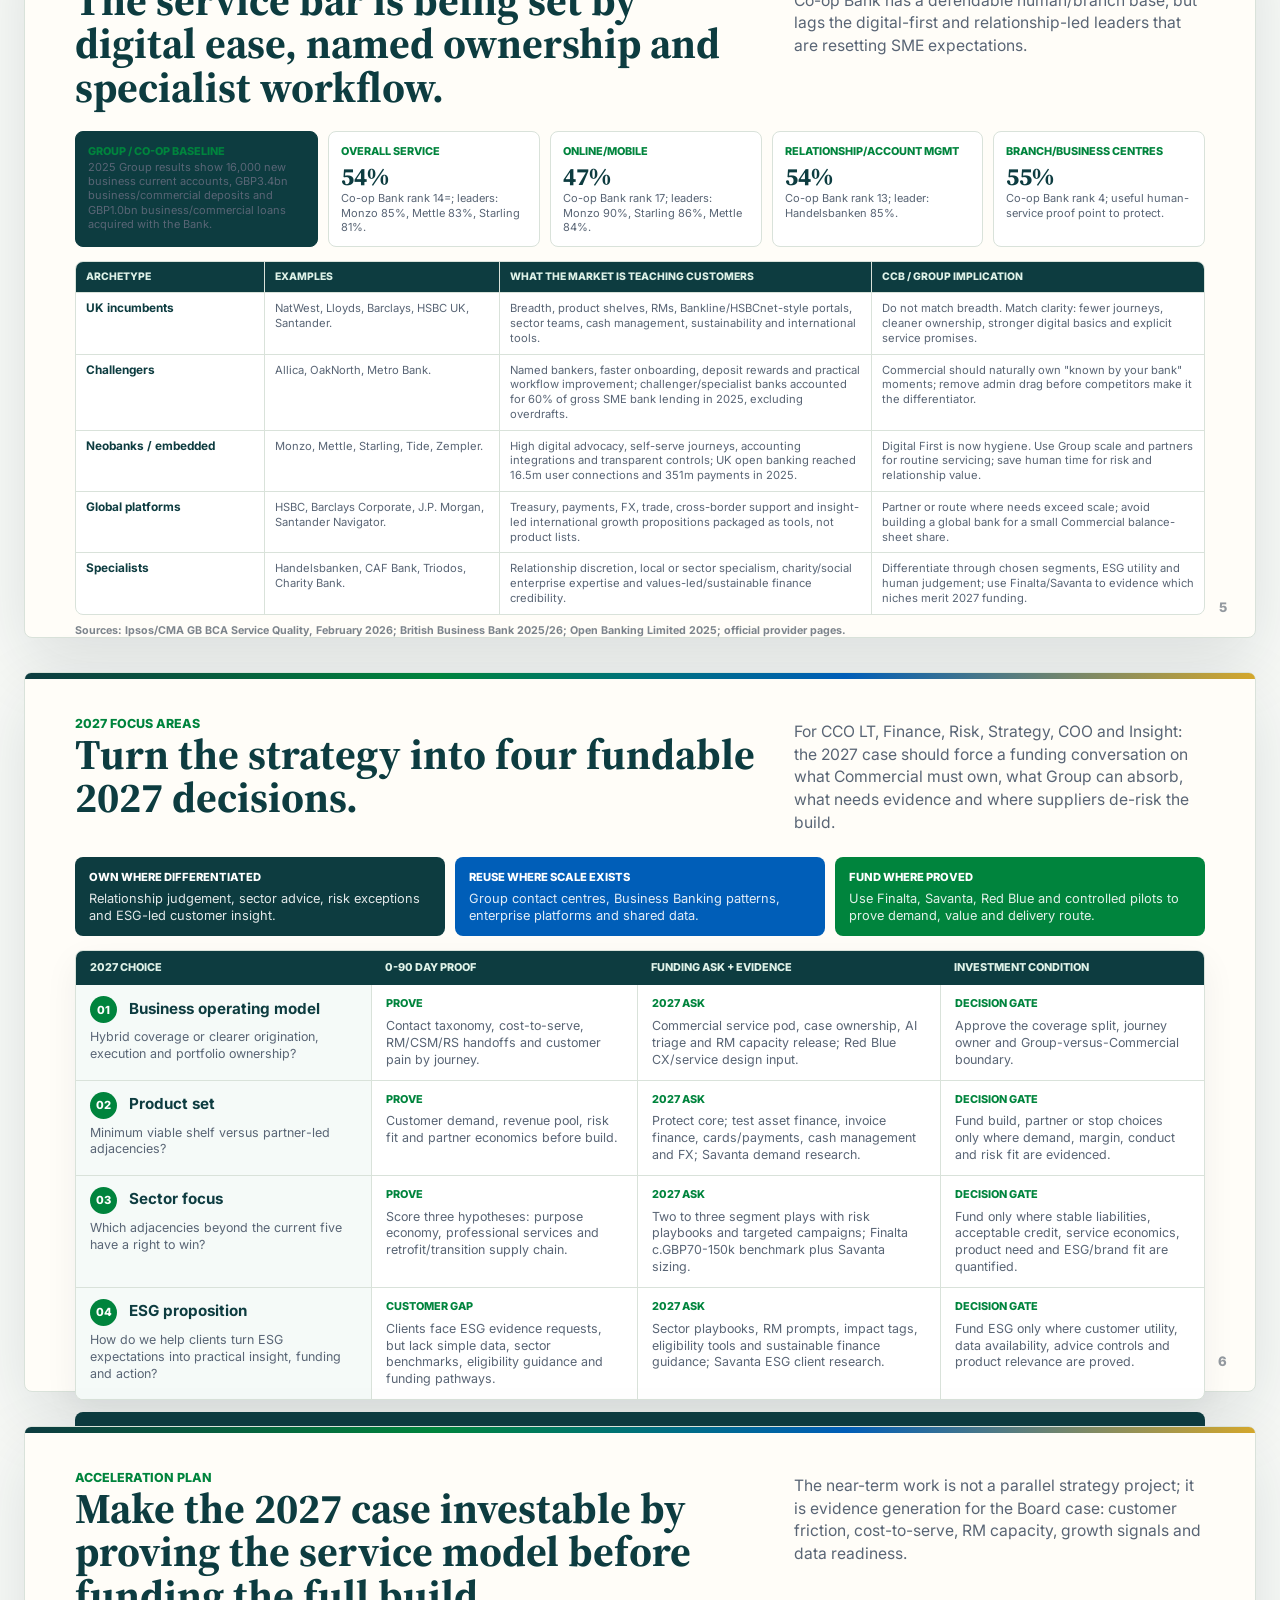
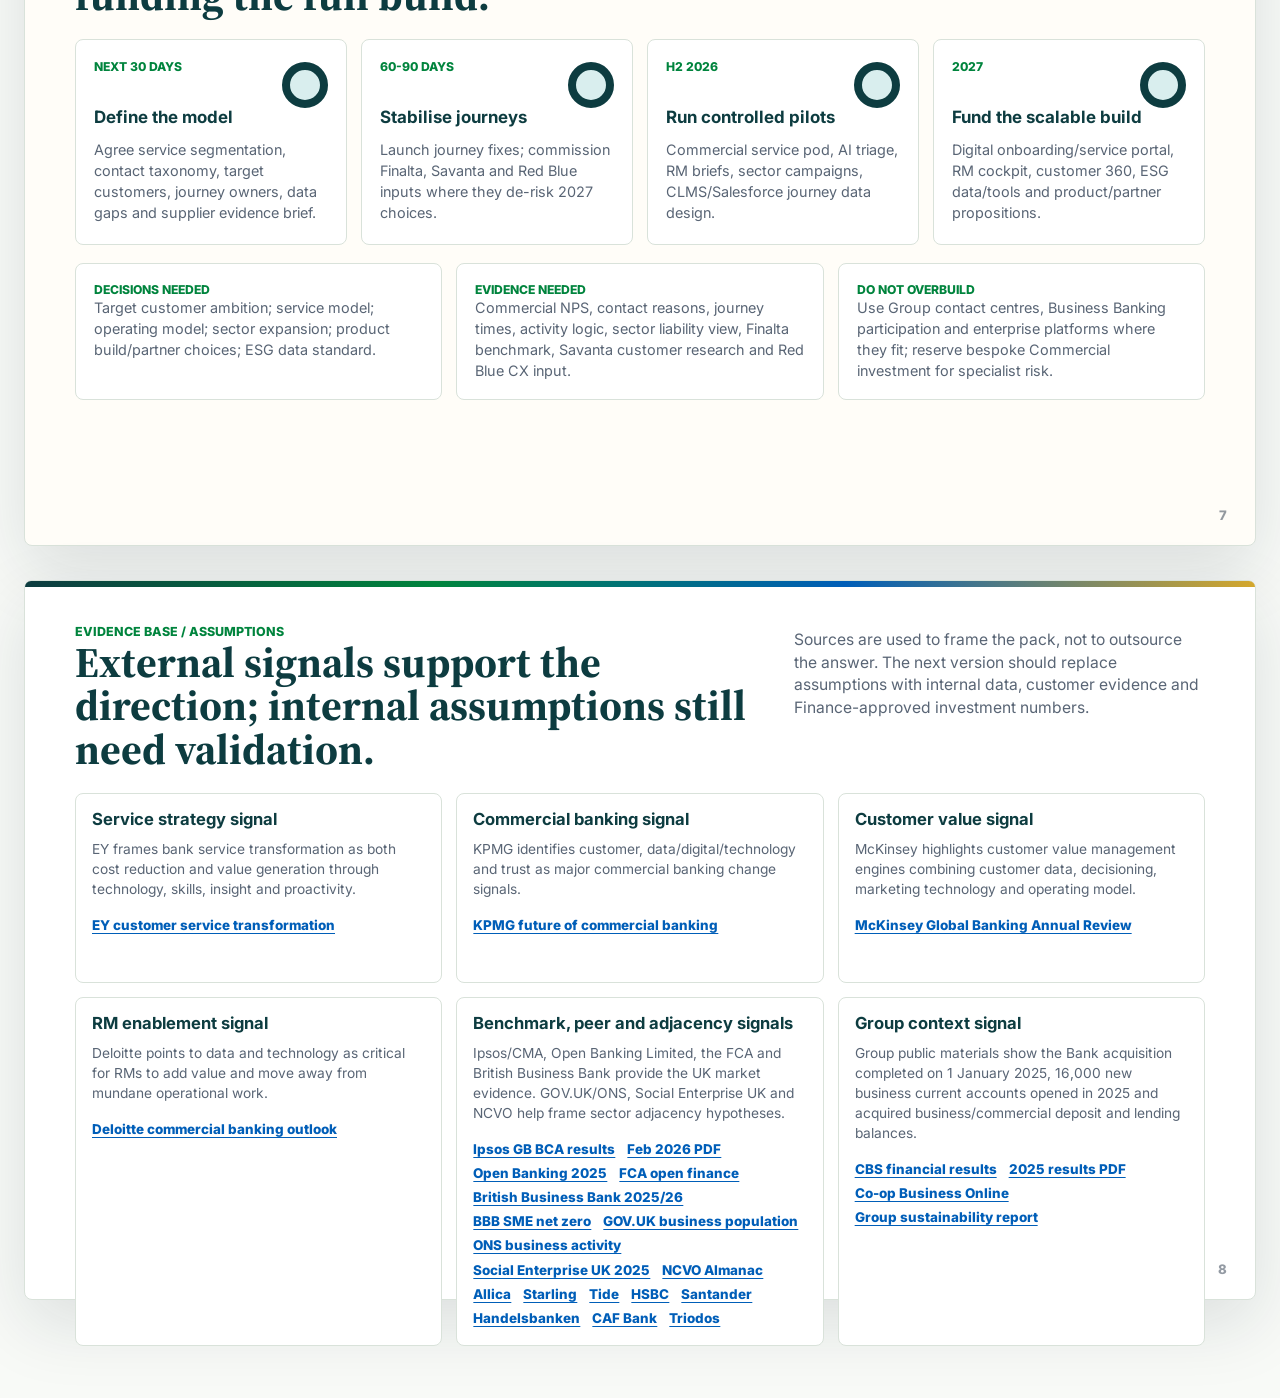
==== commit a9102b59: "Rework executive summary narrative" ====
--- a/customer-strategy/index.html
+++ b/customer-strategy/index.html
@@ -95,13 +95,18 @@
         <header class="slide-header compact">
           <div>
             <div class="slide-kicker">Executive Summary</div>
-            <h2>Back a focused Commercial customer strategy, not a mini-bank rebuild.</h2>
+            <h2>Fund the customer strategy that fixes the basics and defines where Commercial can win.</h2>
           </div>
           <p>
-            For CCO LT, Finance, Risk, Strategy, COO and Insight: set the service strategy, prove the tactical fixes,
-            benchmark against the market, then resolve the 2027 choices that make investment credible.
+            For CCO LT, Finance, Risk, Strategy, COO and Insight: the 2027 case should connect customer service,
+            operating model, enterprise comparison and differentiated growth choices into one investable agenda.
           </p>
         </header>
+
+        <div class="summary-goal">
+          <span>Customer ambition</span>
+          <p>Become Group's first-choice growth and sustainable banking partner for selected UK Commercial segments where trust, service and ESG insight create a credible right to win.</p>
+        </div>
 
         <div class="summary-storyline" aria-label="Executive summary storyline">
           <article class="summary-row">
@@ -110,69 +115,69 @@
               <strong>Customer Service Strategy</strong>
             </div>
             <div>
-              <h3>Make Commercial deliberately selective: digital by default, human by exception.</h3>
-              <p>Route work by customer value, bank value, complexity and risk; protect RM time for advisory, complex and relationship-critical moments.</p>
-            </div>
-            <p class="story-decision">Decision: what service promise and ownership model should Group fund?</p>
+              <h3>Digital First, Human always means deliberately selective service.</h3>
+              <p>Routine work should use Group/digital scale; human relationship time should be reserved for customer value, bank value, complexity and risk.</p>
+            </div>
+            <p class="story-decision">Decision: what service promise and ownership model should Group fund and prioritise?</p>
           </article>
 
           <article class="summary-row">
             <div class="story-label">
               <span>02</span>
-              <strong>Tactical Plan / Fixes</strong>
-            </div>
-            <div>
-              <h3>Prove the model through the journeys already creating effort, leakage and weak confidence.</h3>
-              <p>Onboarding, risk/covenant monitoring, renewals and cross-sell/outreach need named owners, data baselines and 0-90 day fixes.</p>
-            </div>
-            <p class="story-decision">Decision: which fixes are mandatory now, and what is the do-nothing risk?</p>
+              <strong>Enterprise Comparison</strong>
+            </div>
+            <div>
+              <h3>The market comparison tells us what to match, partner for and own.</h3>
+              <p>Neobanks set digital expectations, challengers prove named ownership, incumbents show product breadth and specialists show purpose-led relevance.</p>
+            </div>
+            <p class="story-decision">Decision: close hygiene gaps, partner for breadth, and own selected relationship and ESG gaps.</p>
           </article>
 
           <article class="summary-row">
             <div class="story-label">
               <span>03</span>
-              <strong>Enterprise Comparison</strong>
-            </div>
-            <div>
-              <h3>The market has moved: digital ease, named ownership and specialist workflow now set the bar.</h3>
-              <p>Group/Co-op should close service gaps without copying universal banks; benchmark what to match, partner or deliberately avoid.</p>
-            </div>
-            <p class="story-decision">Decision: where should Group compete, reuse capability, or partner?</p>
+              <strong>Strategic Trade-offs</strong>
+            </div>
+            <div>
+              <h3>Operating model, product set and sectors are cost, risk and differentiation choices.</h3>
+              <p>Hybrid versus split coverage, minimum viable shelf versus partner-led adjacencies, and sector expansion must improve loyalty, productivity and risk-adjusted returns.</p>
+            </div>
+            <p class="story-decision">Decision: what should Commercial own, Group absorb, partner-led or stop?</p>
           </article>
 
           <article class="summary-row">
             <div class="story-label">
               <span>04</span>
-              <strong>2027 Focus Areas</strong>
-            </div>
-            <div>
-              <h3>The investment case should resolve four design choices before funding the build.</h3>
-              <p>Operating model; minimum product set; sectors beyond the current five; ESG proposition, tools, insight and data.</p>
-            </div>
-            <p class="story-decision">Decision: what should be Commercial-owned, Group-absorbed, tested or partner-led?</p>
+              <strong>2027 Funding Ask</strong>
+            </div>
+            <div>
+              <h3>Tactical fixes in digital and operations create the proof for the scalable build.</h3>
+              <p>Digital onboarding, case ownership, Salesforce/CLMS data, AI-enabled RMs, sector playbooks and ESG tools should form the 2027 funding spine.</p>
+            </div>
+            <p class="story-decision">Evidence: Red Blue, Savanta, Finalta, controlled pilots and quantified cost-to-serve.</p>
           </article>
         </div>
 
         <div class="summary-proof" aria-label="Executive summary proof points">
           <article>
-            <span>Scale reality</span>
-            <strong>c.1-2%</strong>
-            <p>Commercial must be proportionate: reuse Group capability unless customer value, risk or relationship value demands specialist ownership.</p>
-          </article>
-          <article>
-            <span>Commercial context</span>
-            <strong>GBP3.4bn / GBP1.0bn</strong>
-            <p>Business/commercial deposits and loans acquired with the Bank; 16k new business current accounts opened in 2025.</p>
-          </article>
-          <article>
-            <span>Benchmark gap</span>
-            <strong>47%</strong>
-            <p>Co-op online/mobile BCA score versus leaders above 80%; digital onboarding and servicing are hard investment priorities.</p>
-          </article>
-          <article>
-            <span>Leadership ask</span>
-            <strong>2027</strong>
-            <p>Agree the customer ambition, service model, Group reuse boundary and evidence threshold for funding.</p>
+            <span>Outcome 01</span>
+            <strong>Retain</strong>
+            <p>Higher client retention and improved wallet share through visible service ownership and proactive relationship triggers.</p>
+          </article>
+          <article>
+            <span>Outcome 02</span>
+            <strong>Serve</strong>
+            <p>Digital onboarding and servicing confidence improved from today's online/mobile benchmark gap.</p>
+          </article>
+          <article>
+            <span>Outcome 03</span>
+            <strong>Specialise</strong>
+            <p>Sector specialist coverage and targeted campaigns in the segments where Group has permission to win.</p>
+          </article>
+          <article>
+            <span>Outcome 04</span>
+            <strong>Discipline</strong>
+            <p>Higher RM productivity and stronger risk-adjusted returns through proportionate Group reuse and selective Commercial build.</p>
           </article>
         </div>
         <footer>2</footer>
--- a/customer-strategy/styles.css
+++ b/customer-strategy/styles.css
@@ -403,6 +403,33 @@
   gap: 9px;
 }
 
+.summary-goal {
+  display: grid;
+  grid-template-columns: 160px 1fr;
+  gap: 16px;
+  align-items: center;
+  margin: -4px 0 14px;
+  padding: 12px 15px;
+  border: 1px solid #bddfca;
+  border-radius: var(--radius);
+  background: var(--mint);
+}
+
+.summary-goal span {
+  color: var(--green);
+  font-size: 0.72rem;
+  font-weight: 800;
+  text-transform: uppercase;
+}
+
+.summary-goal p {
+  margin: 0;
+  color: #193826;
+  font-size: 0.86rem;
+  font-weight: 800;
+  line-height: 1.34;
+}
+
 .summary-row {
   display: grid;
   grid-template-columns: 0.78fr 1.5fr 0.9fr;
@@ -1225,6 +1252,7 @@
   }
 
   .four-strip,
+  .summary-goal,
   .summary-row,
   .summary-proof,
   .service-grid,
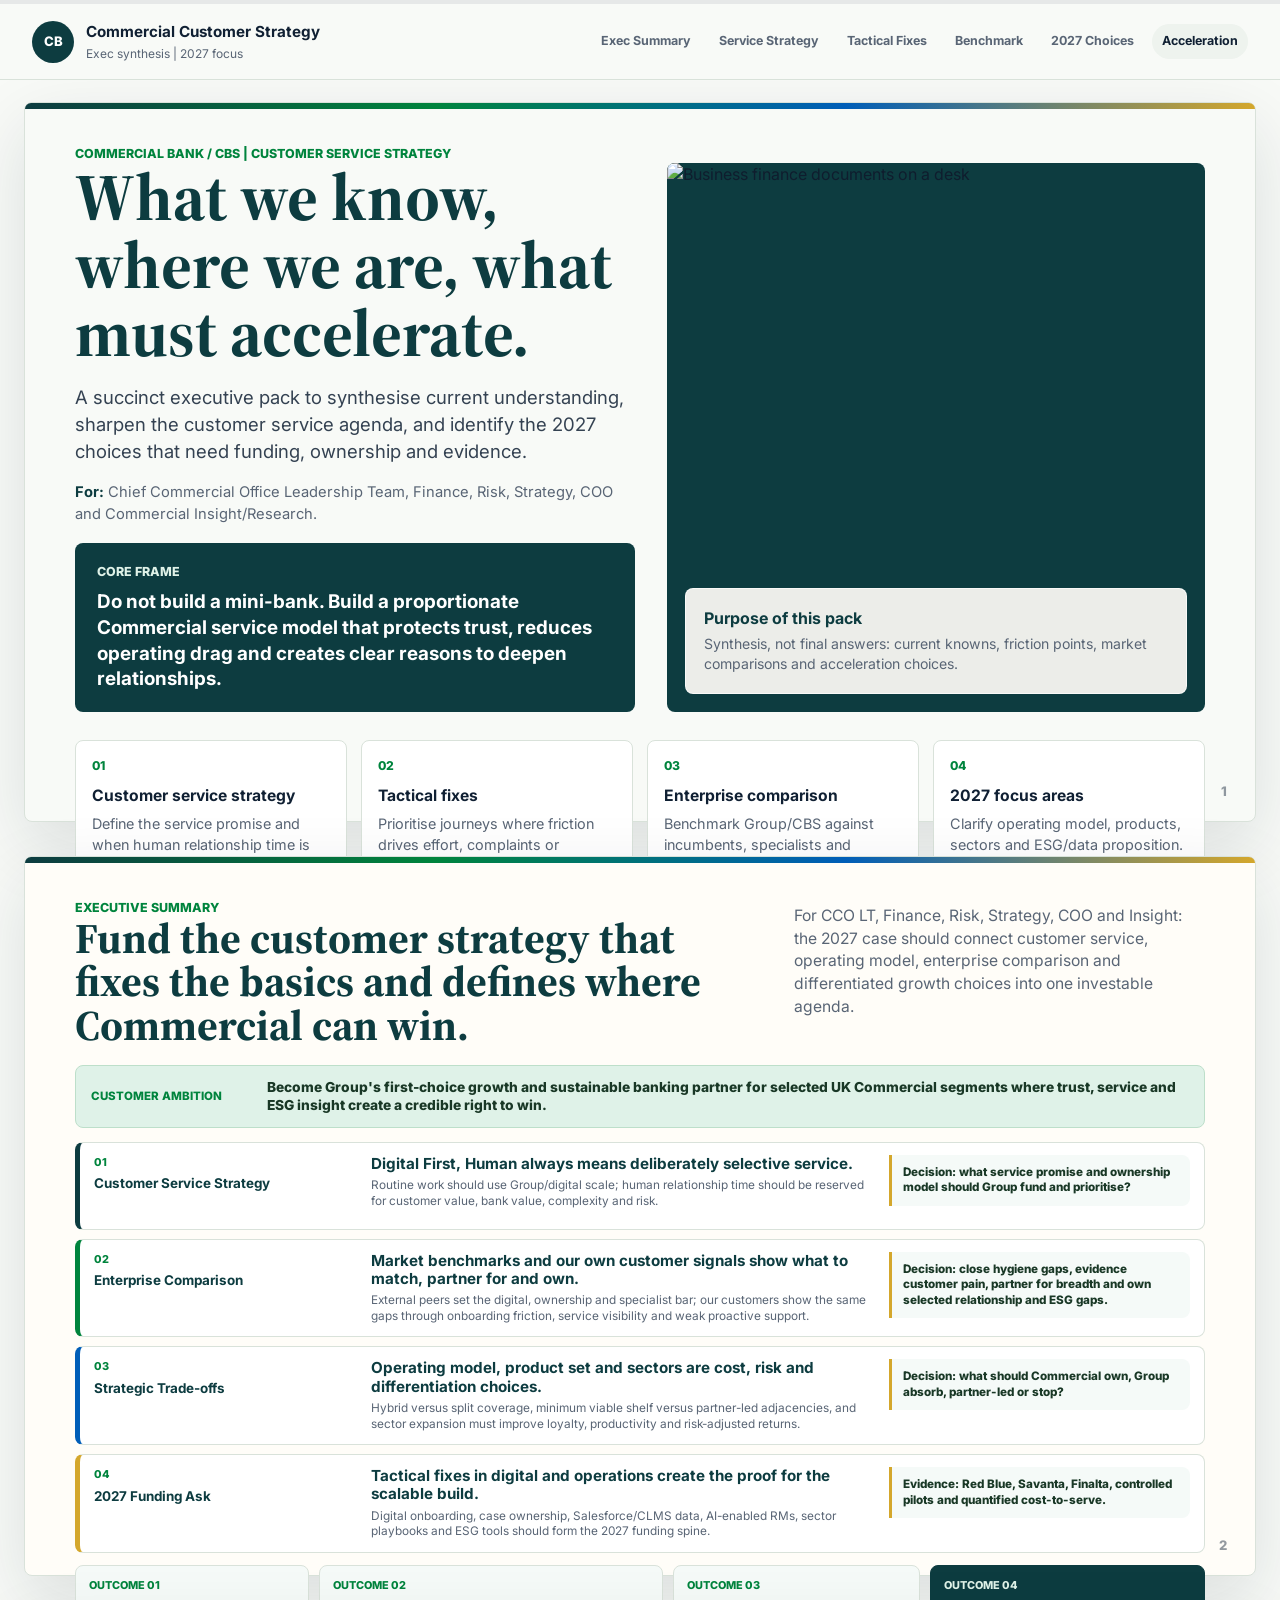
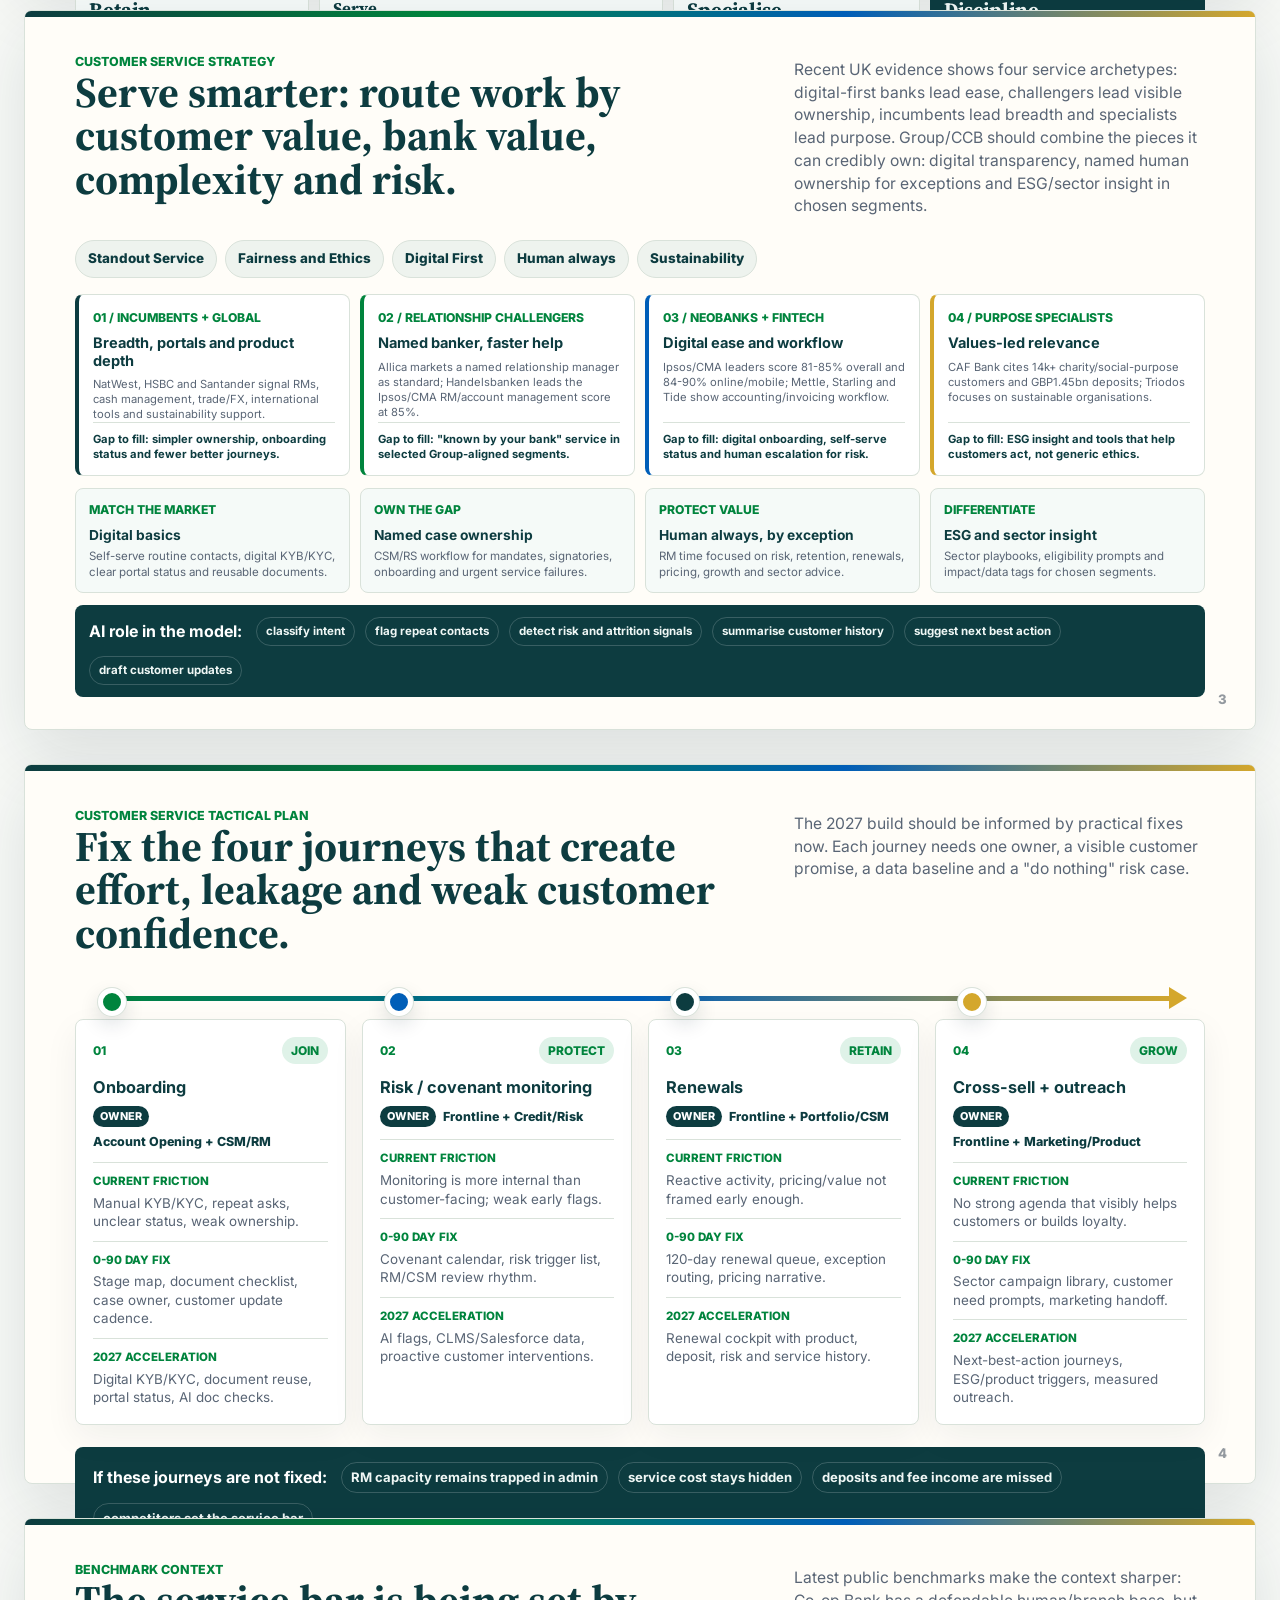
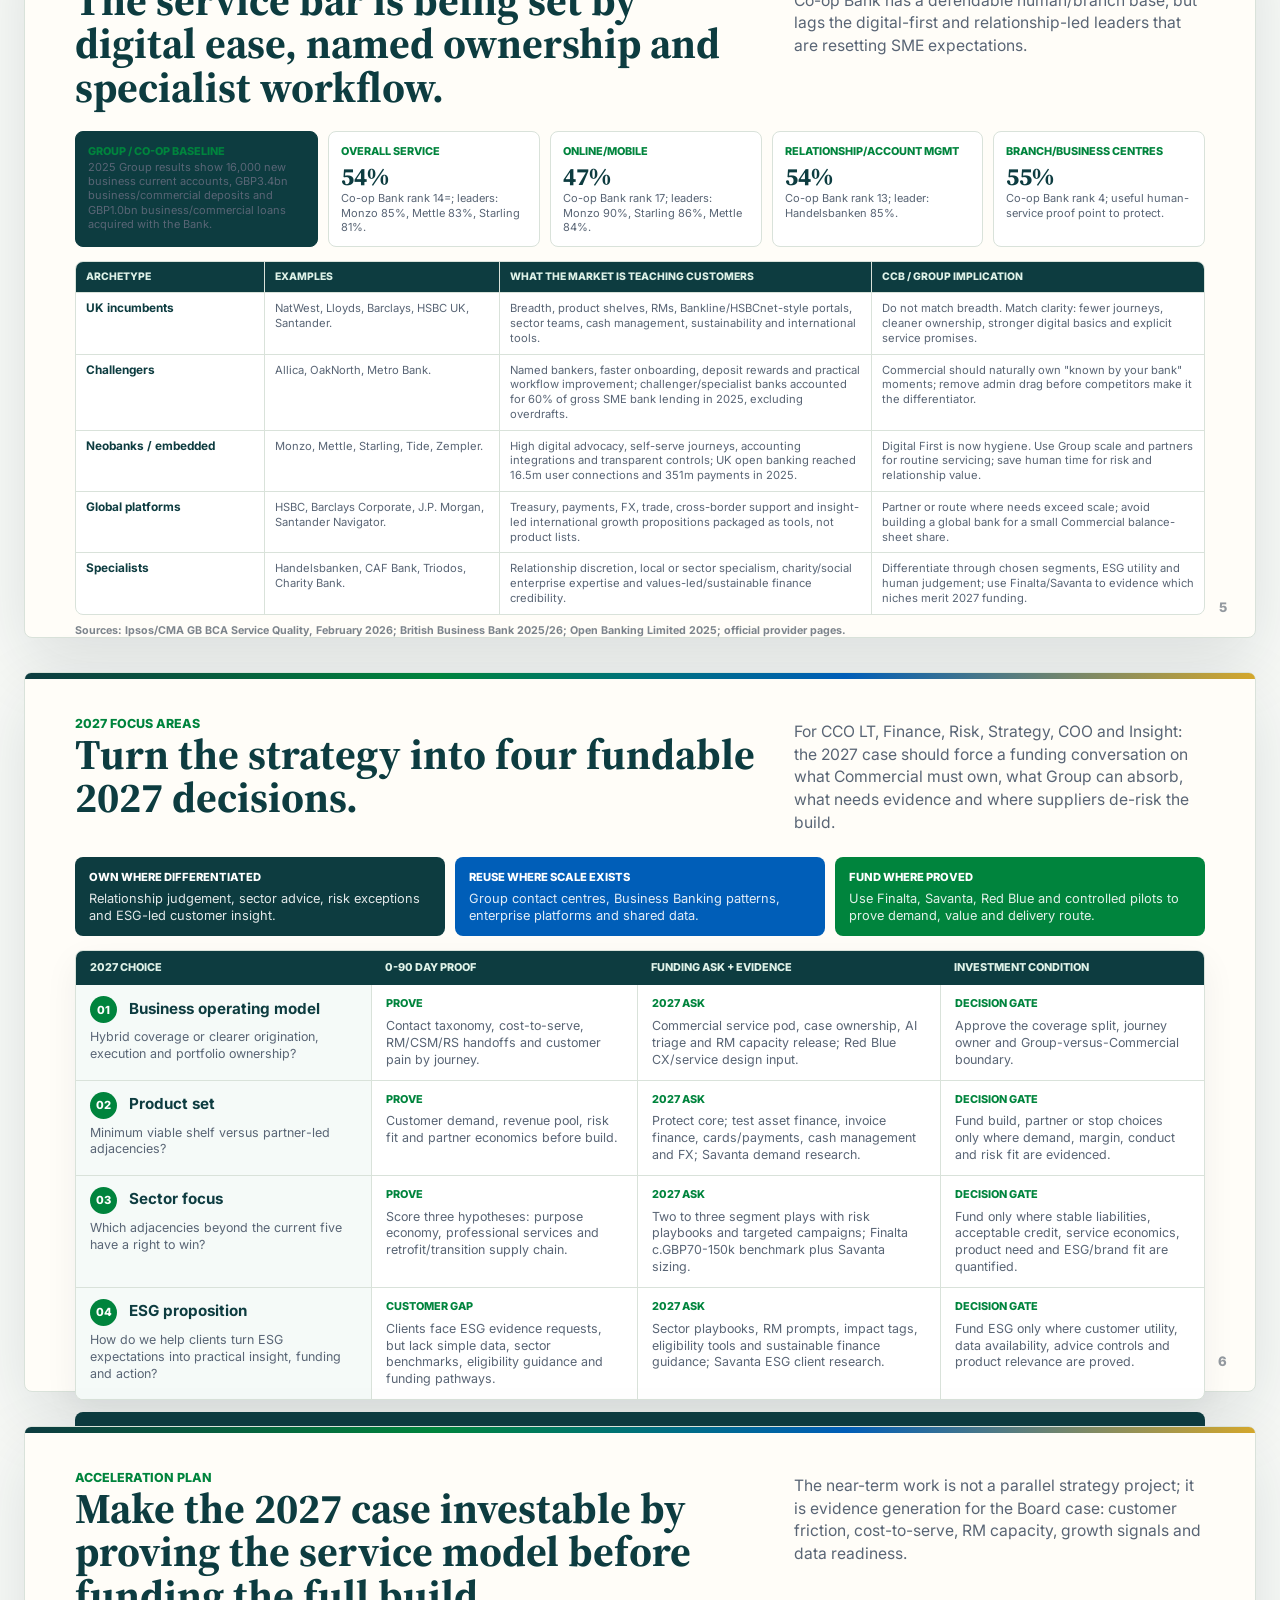
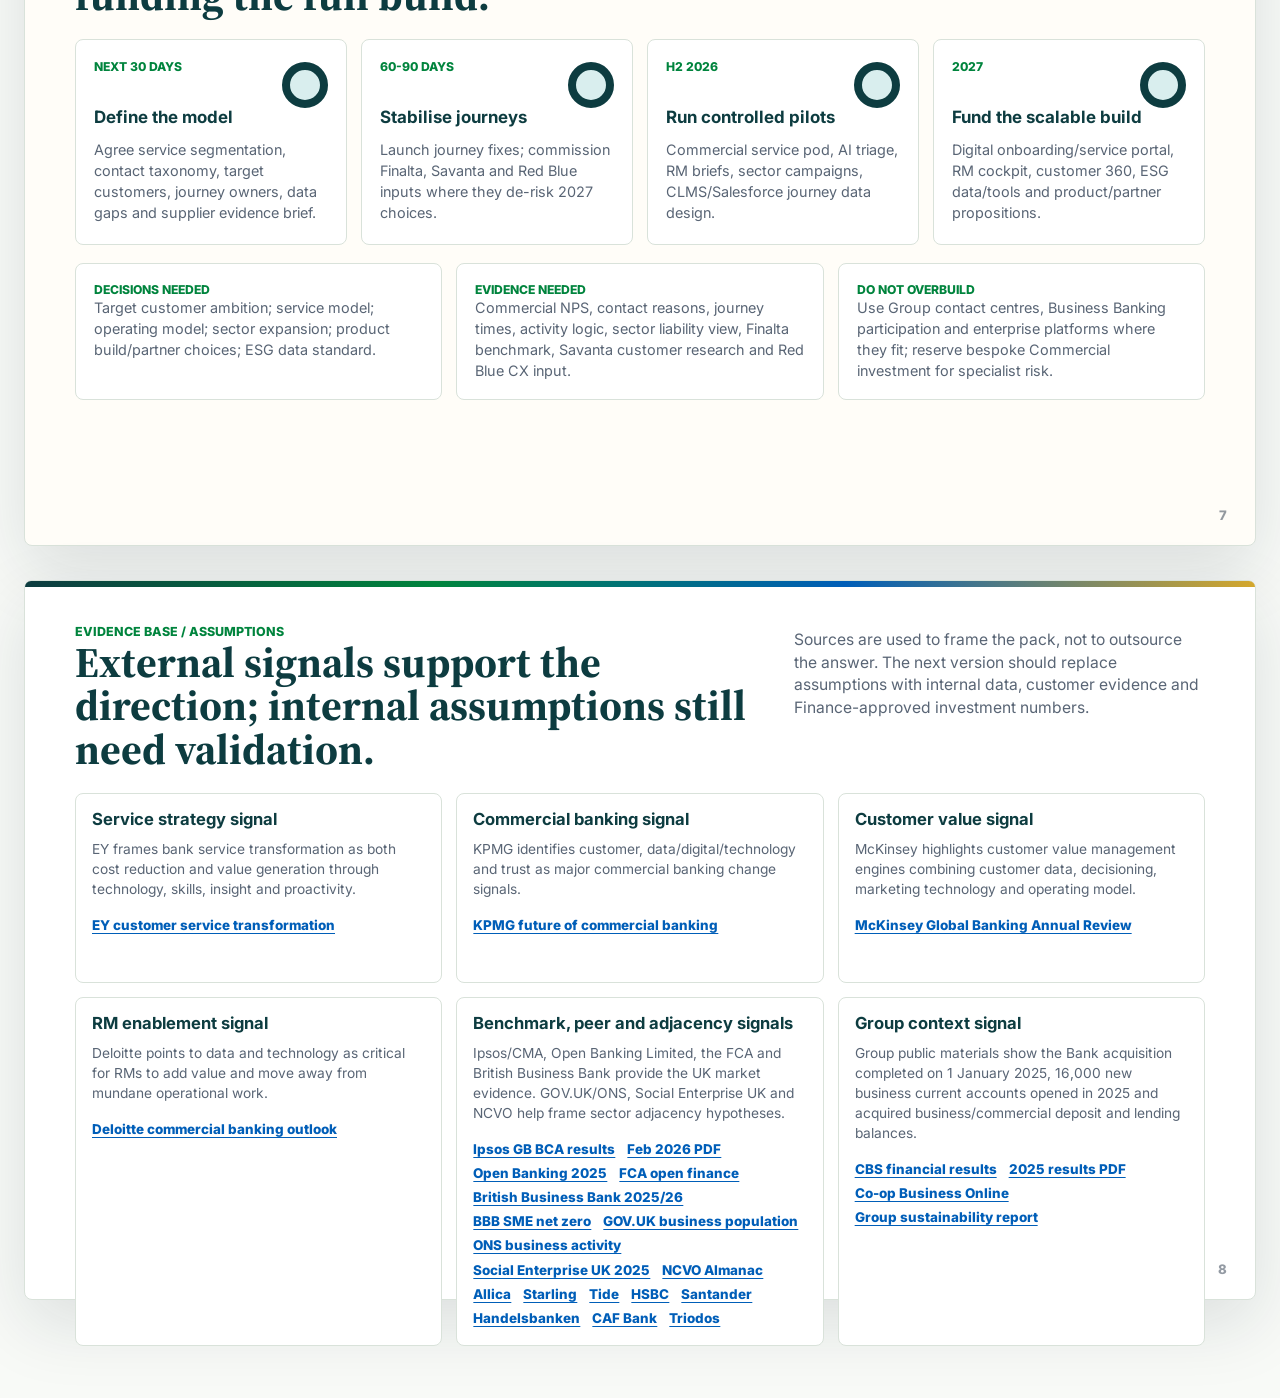
==== commit 94386eed: "Add customer signals to executive summary" ====
--- a/customer-strategy/index.html
+++ b/customer-strategy/index.html
@@ -127,10 +127,10 @@
               <strong>Enterprise Comparison</strong>
             </div>
             <div>
-              <h3>The market comparison tells us what to match, partner for and own.</h3>
-              <p>Neobanks set digital expectations, challengers prove named ownership, incumbents show product breadth and specialists show purpose-led relevance.</p>
-            </div>
-            <p class="story-decision">Decision: close hygiene gaps, partner for breadth, and own selected relationship and ESG gaps.</p>
+              <h3>Market benchmarks and our own customer signals show what to match, partner for and own.</h3>
+              <p>External peers set the digital, ownership and specialist bar; our customers show the same gaps through onboarding friction, service visibility and weak proactive support.</p>
+            </div>
+            <p class="story-decision">Decision: close hygiene gaps, evidence customer pain, partner for breadth and own selected relationship and ESG gaps.</p>
           </article>
 
           <article class="summary-row">
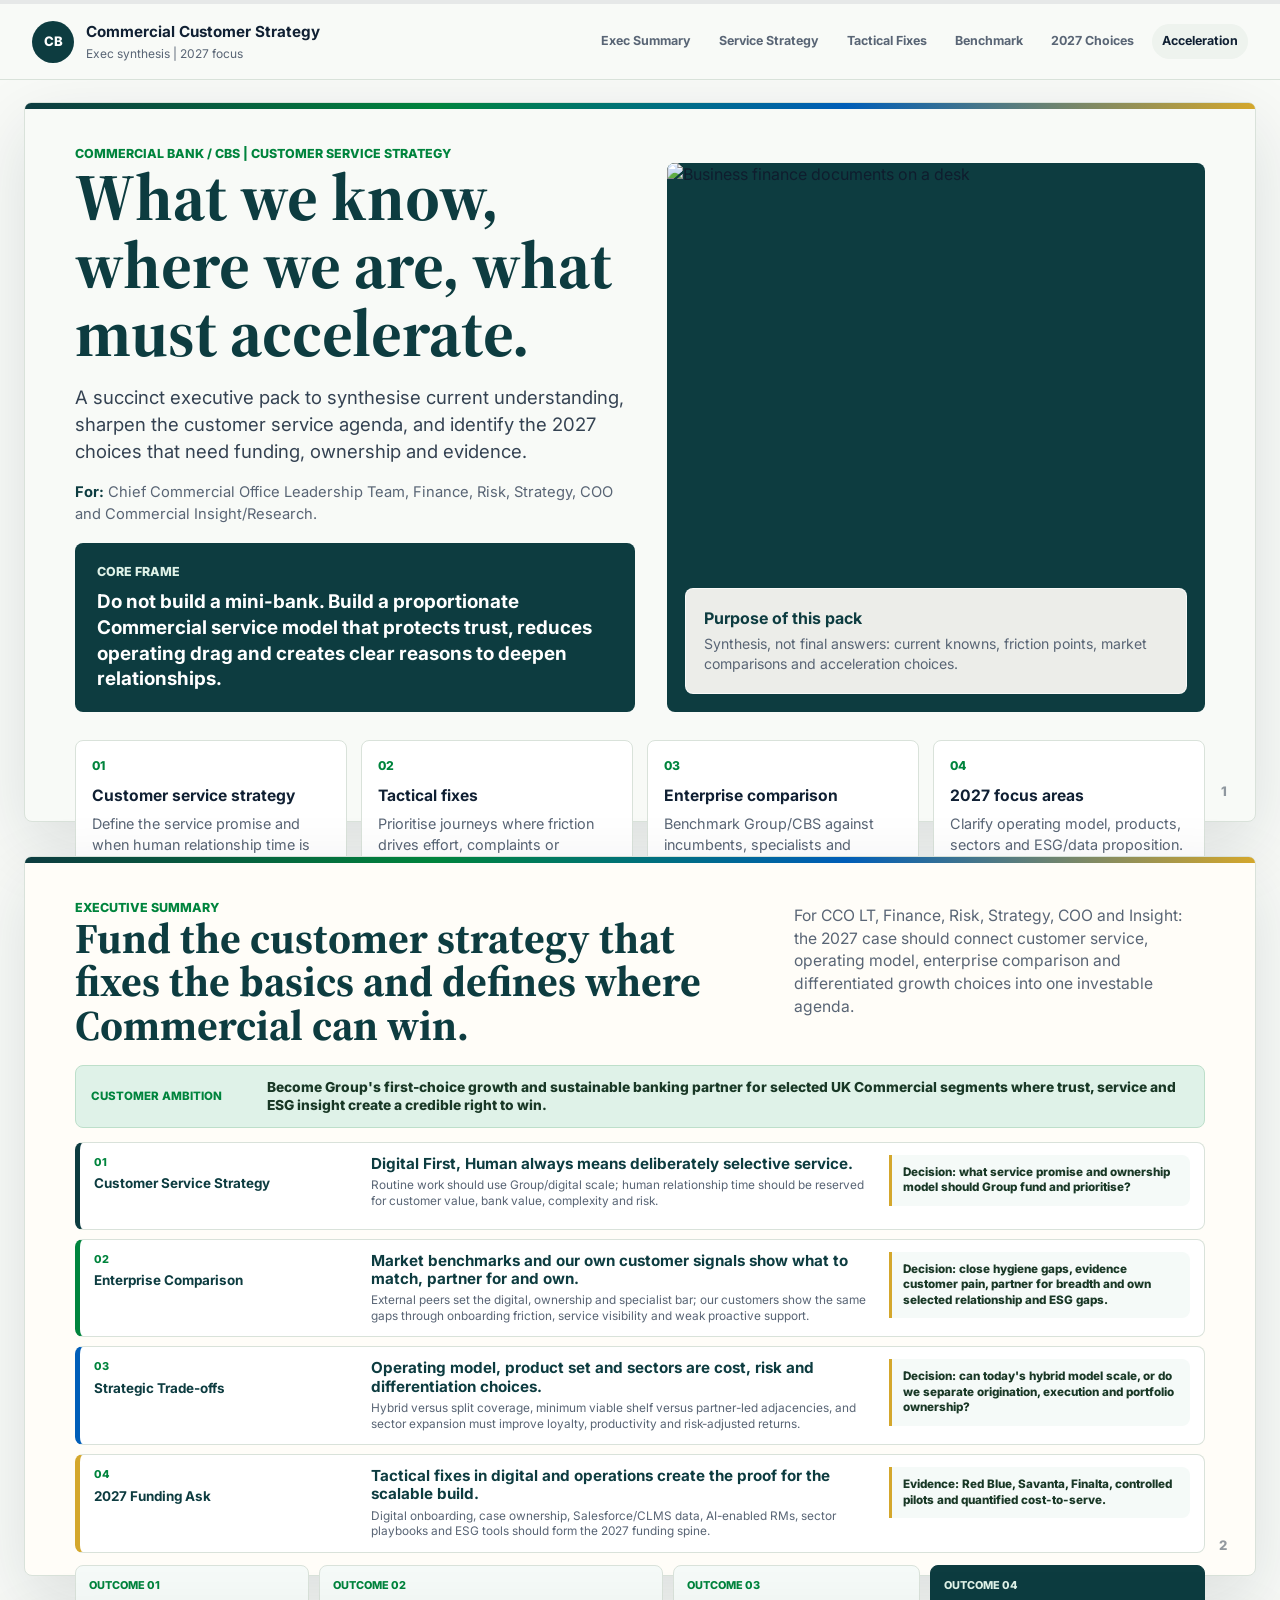
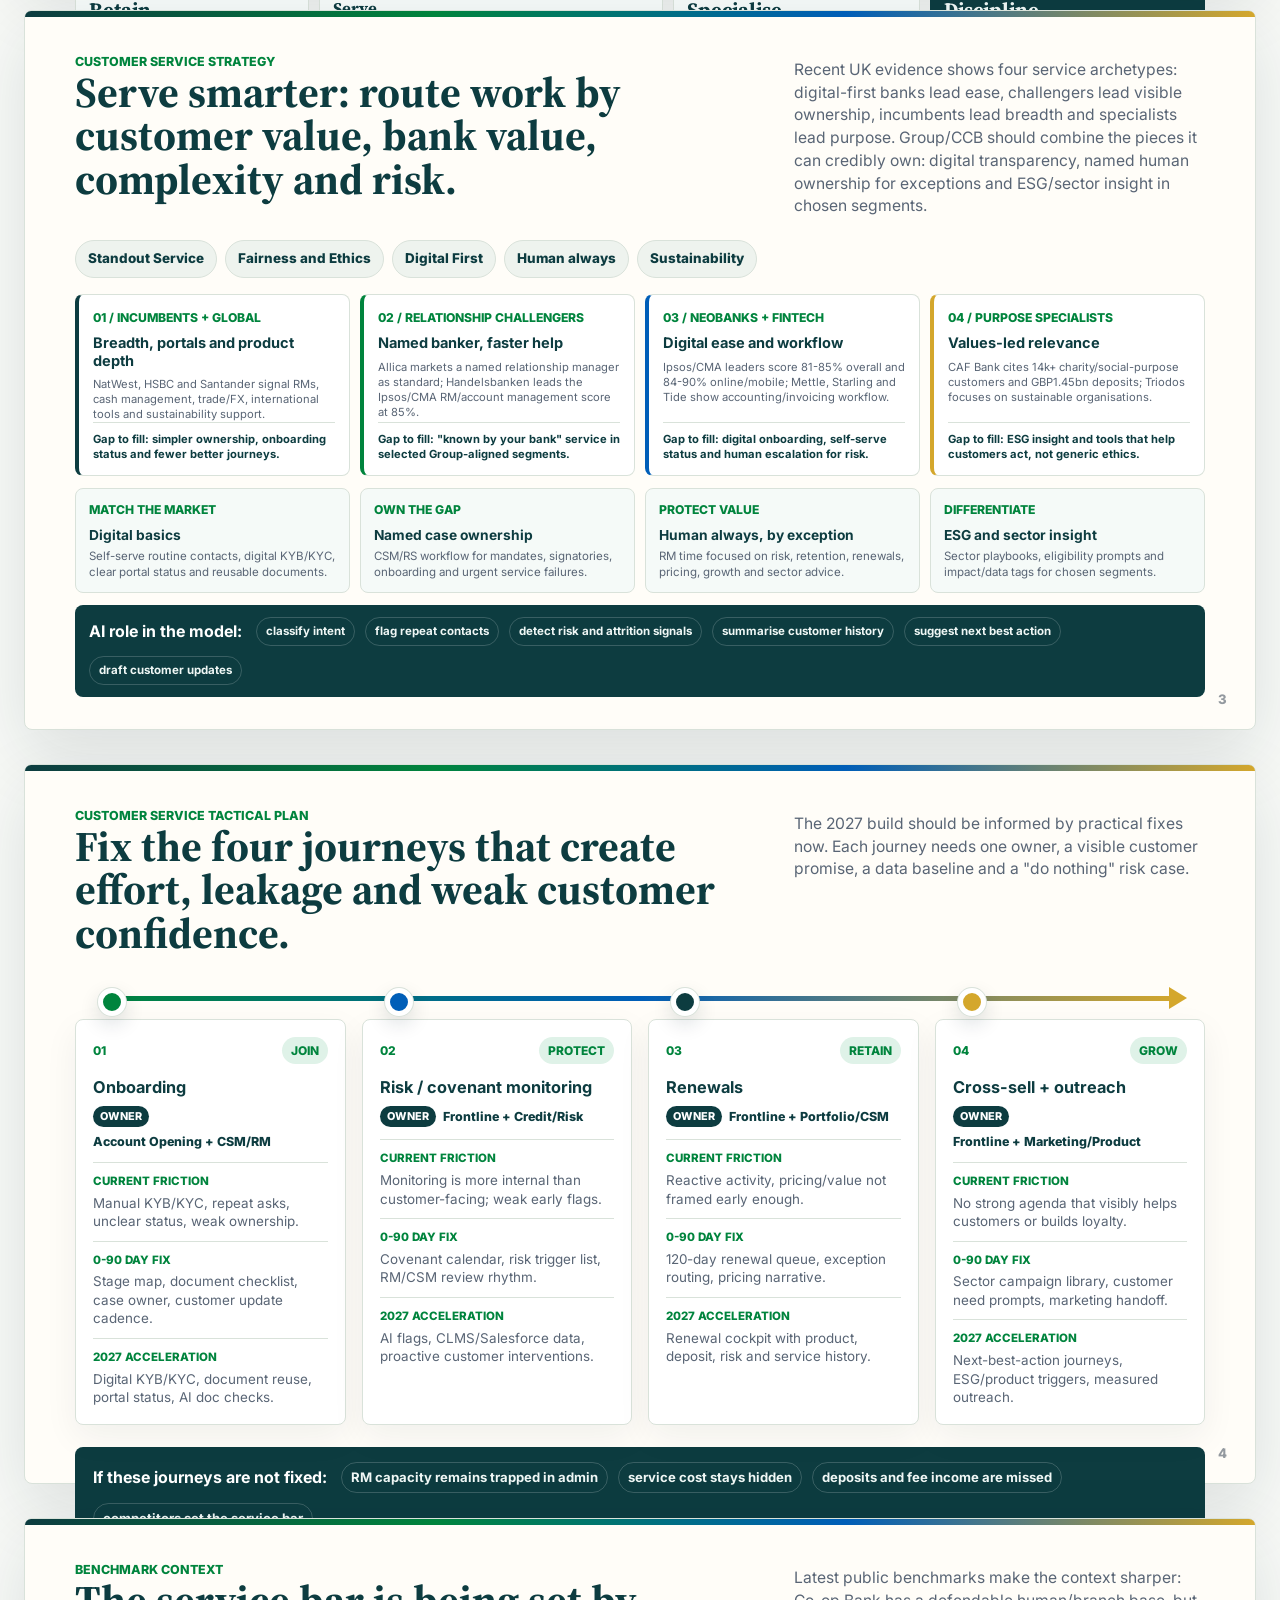
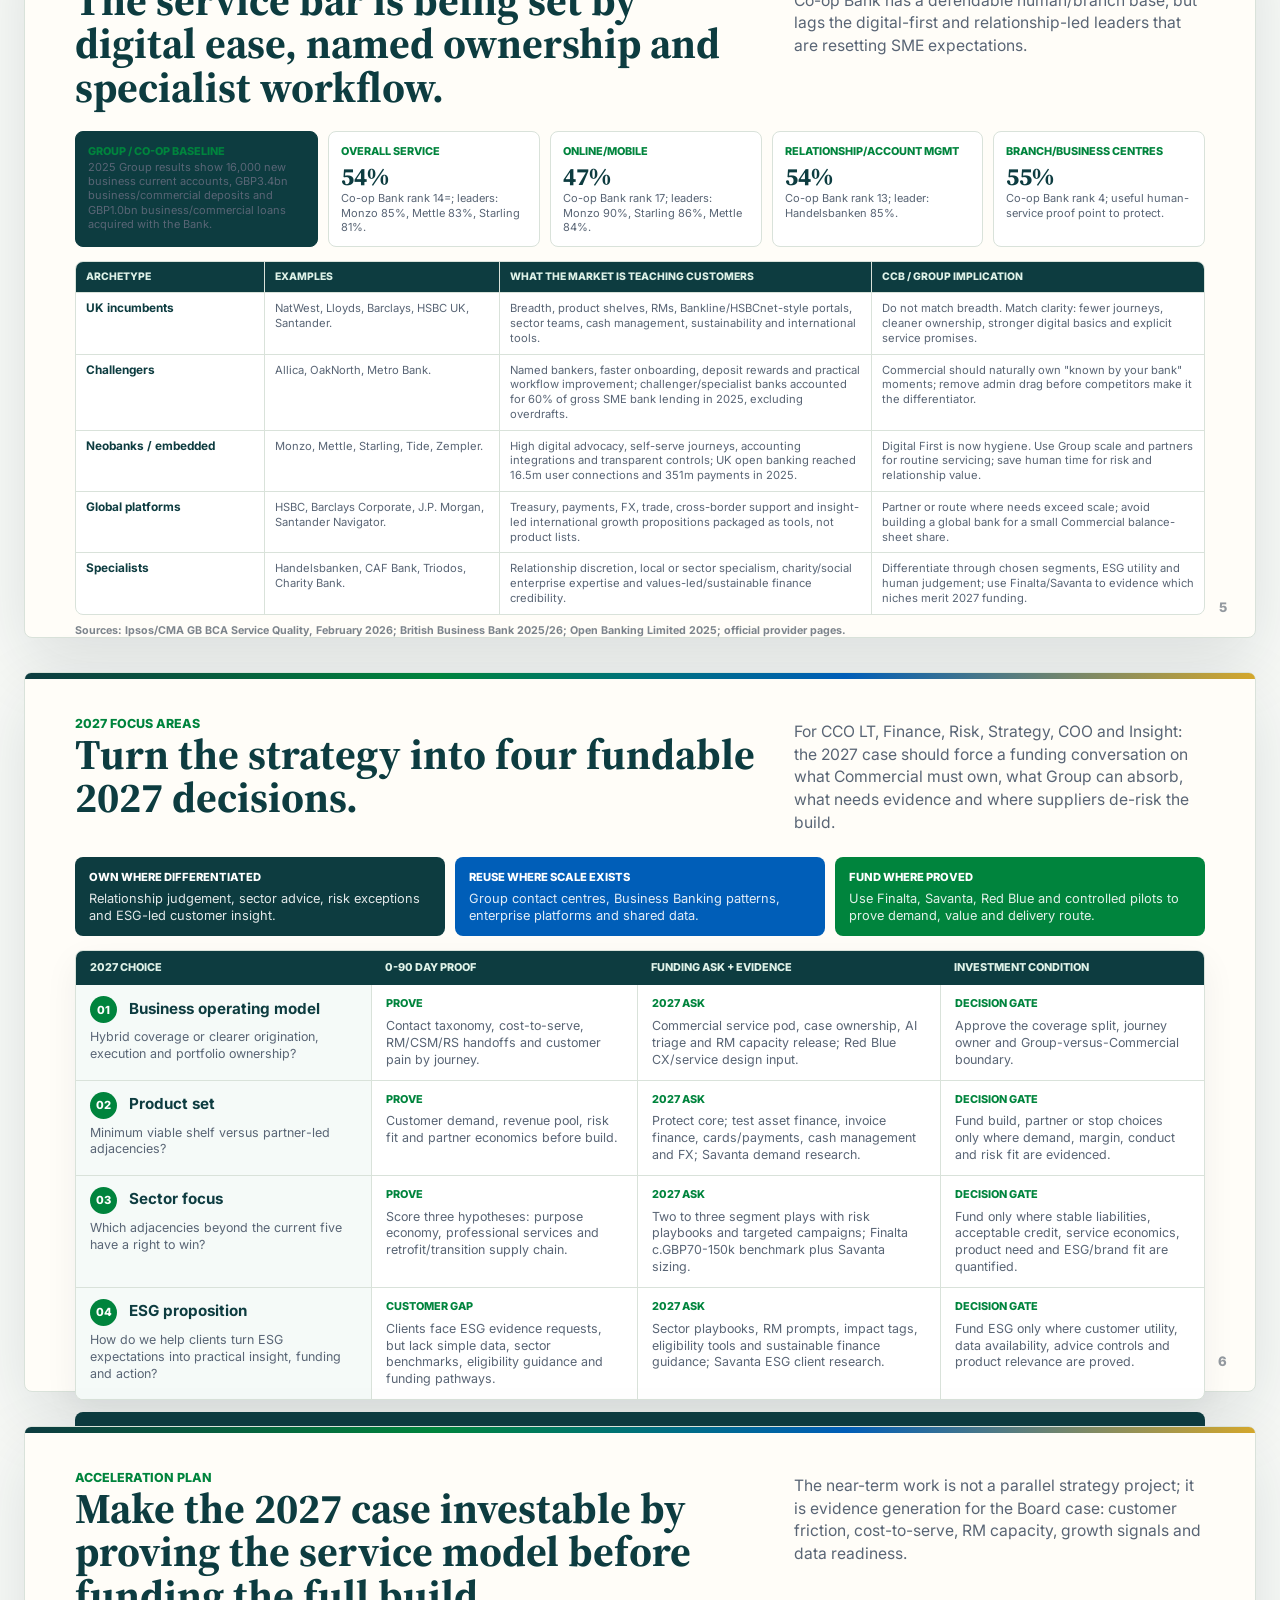
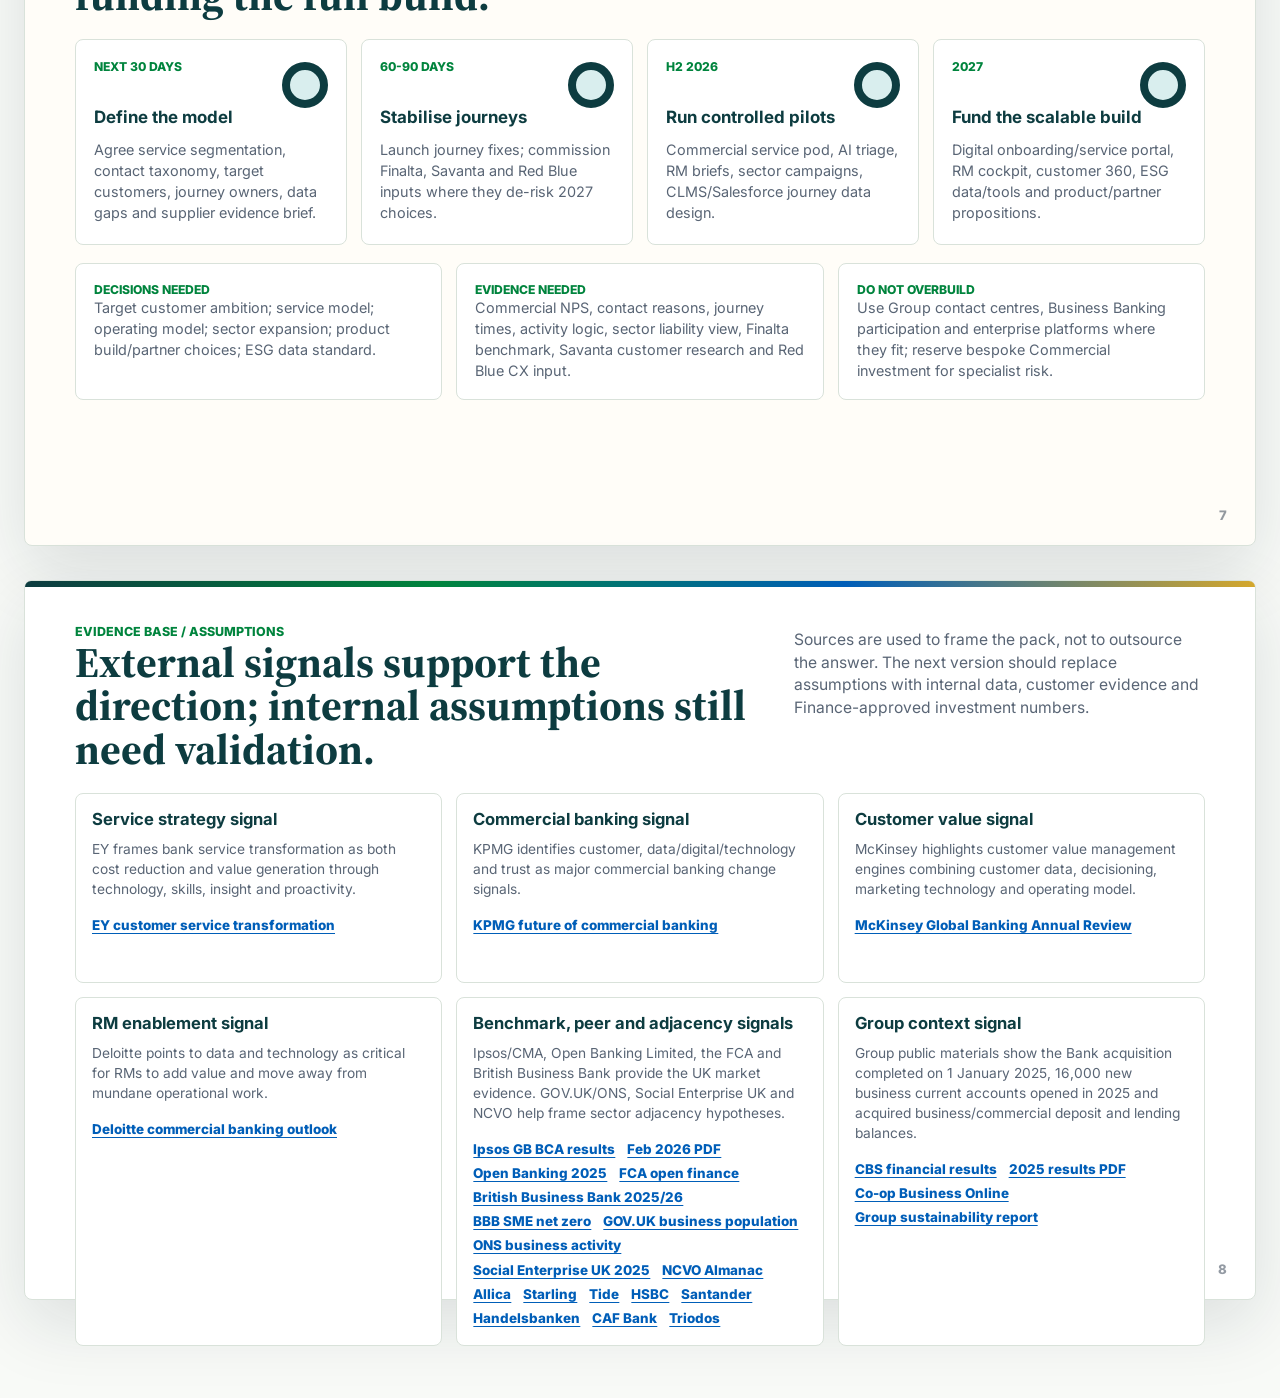
==== commit 5acba121: "Sharpen executive tradeoff decision" ====
--- a/customer-strategy/index.html
+++ b/customer-strategy/index.html
@@ -142,7 +142,7 @@
               <h3>Operating model, product set and sectors are cost, risk and differentiation choices.</h3>
               <p>Hybrid versus split coverage, minimum viable shelf versus partner-led adjacencies, and sector expansion must improve loyalty, productivity and risk-adjusted returns.</p>
             </div>
-            <p class="story-decision">Decision: what should Commercial own, Group absorb, partner-led or stop?</p>
+            <p class="story-decision">Decision: can today's hybrid model scale, or do we separate origination, execution and portfolio ownership?</p>
           </article>
 
           <article class="summary-row">
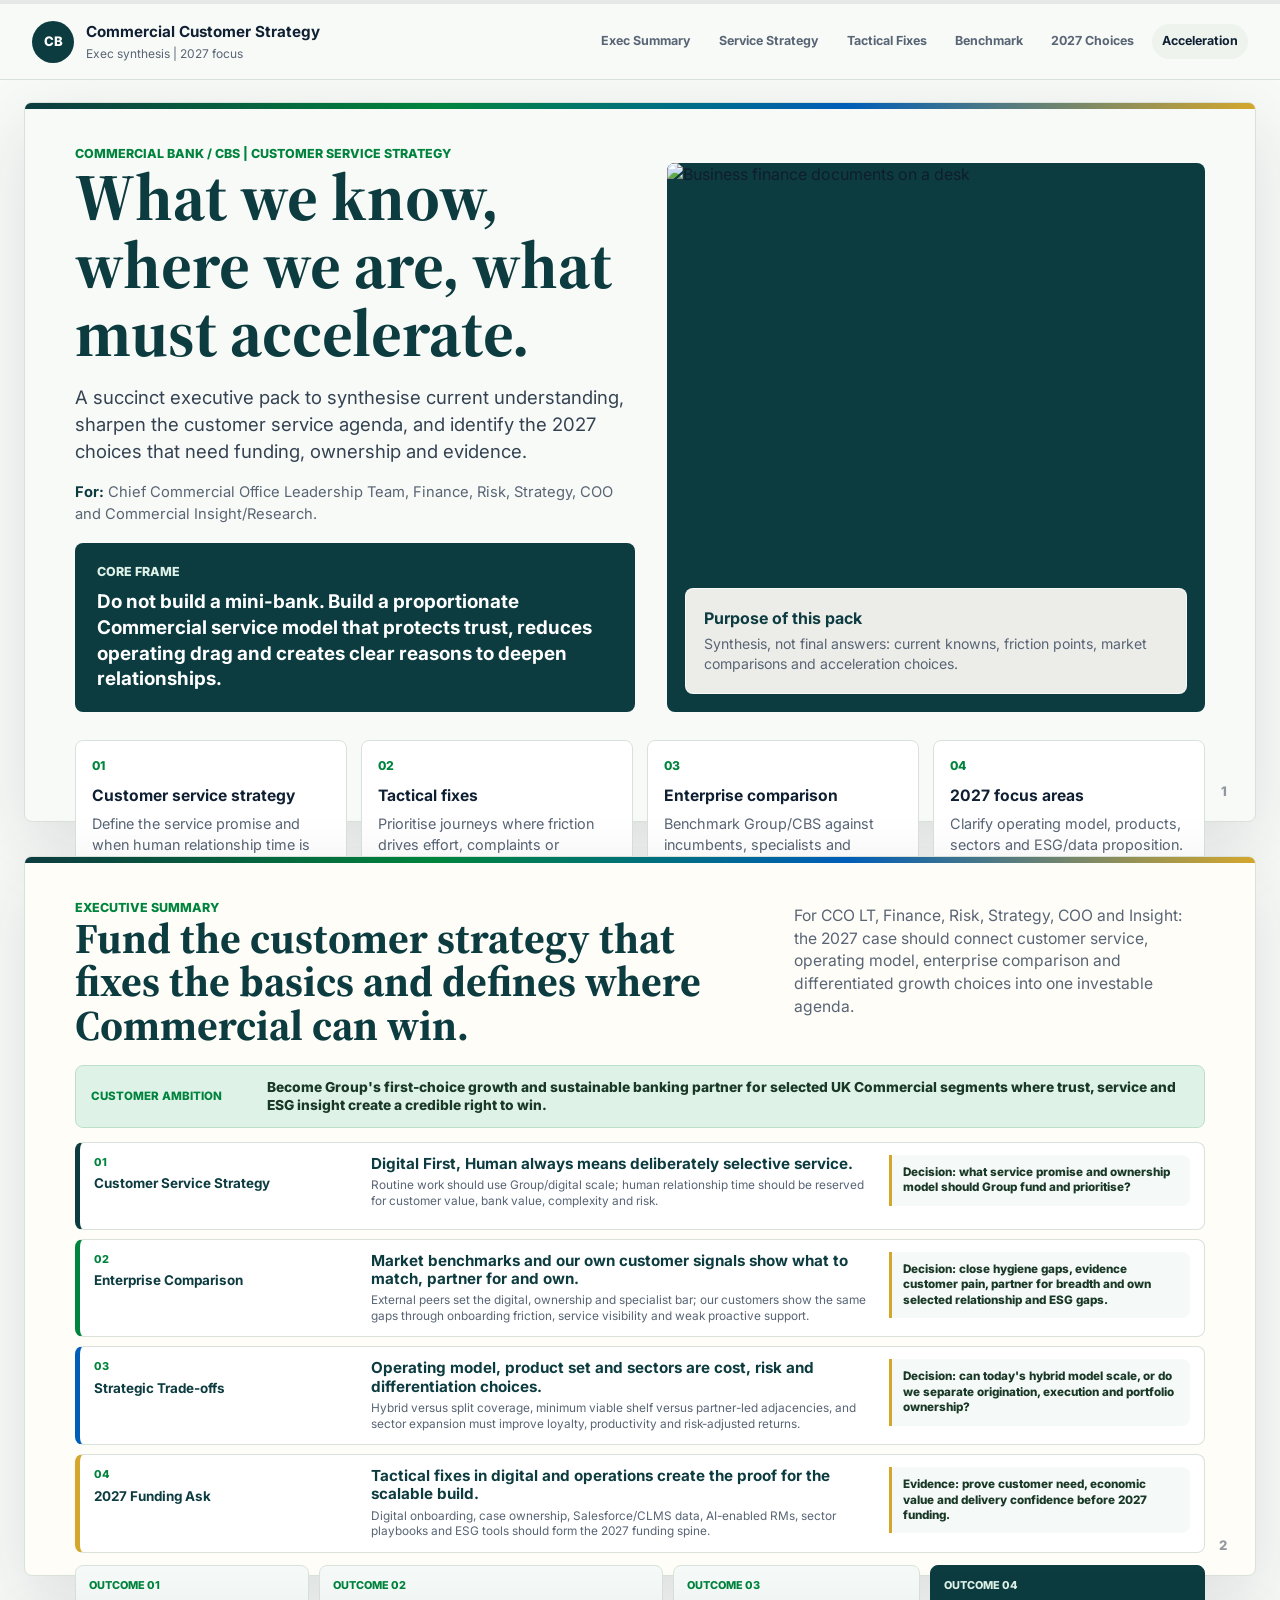
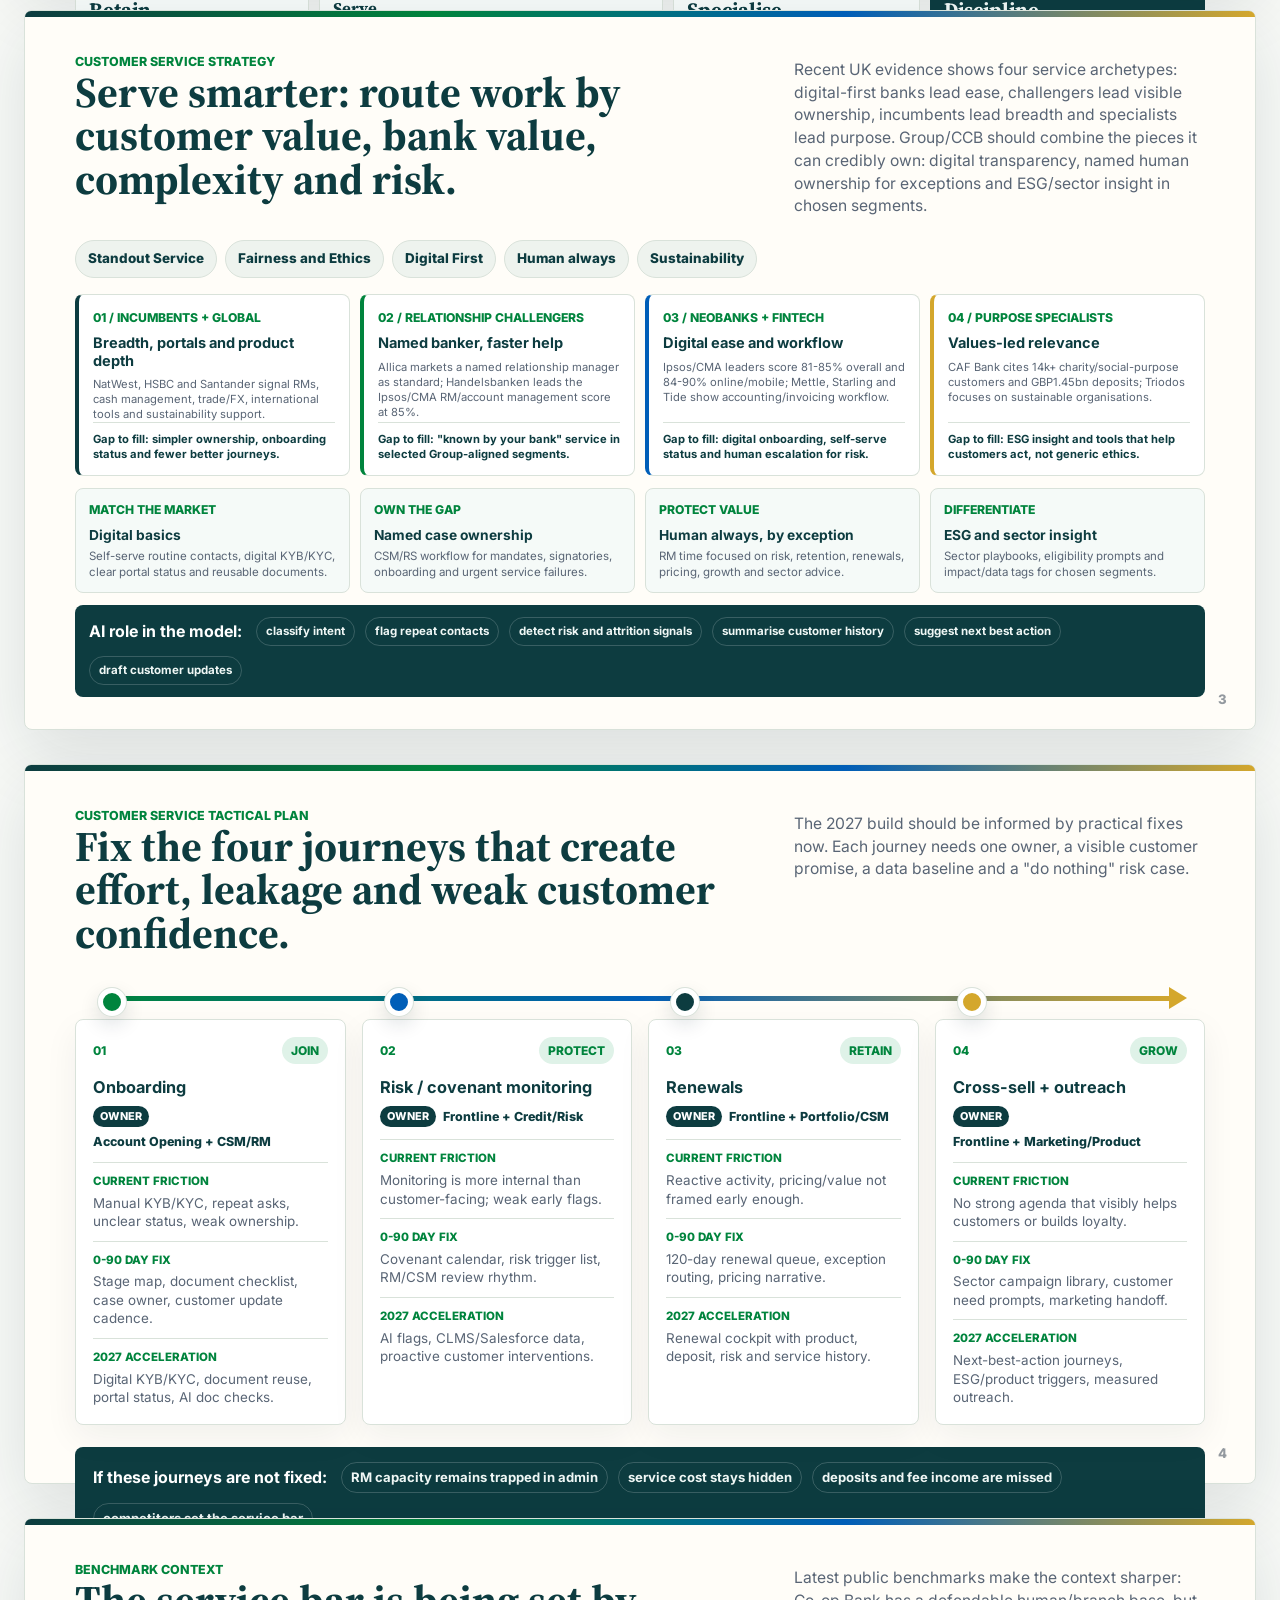
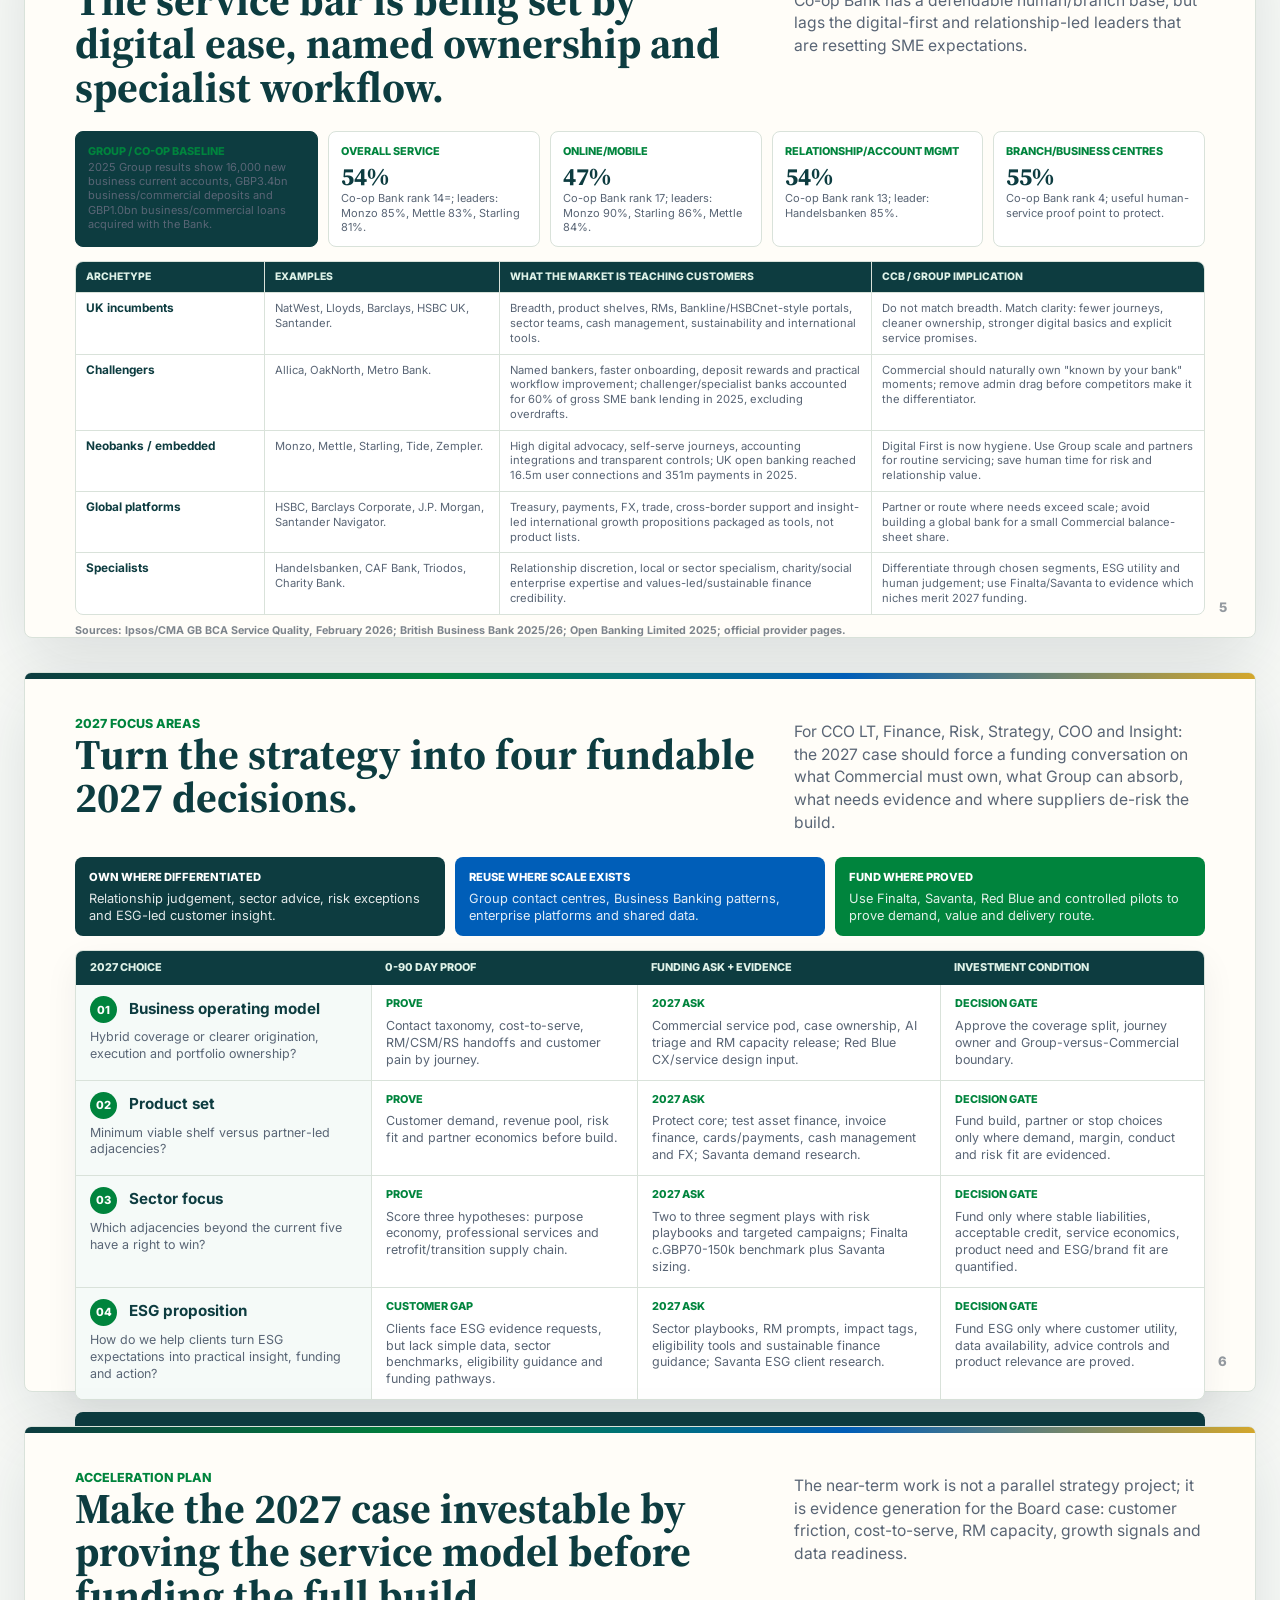
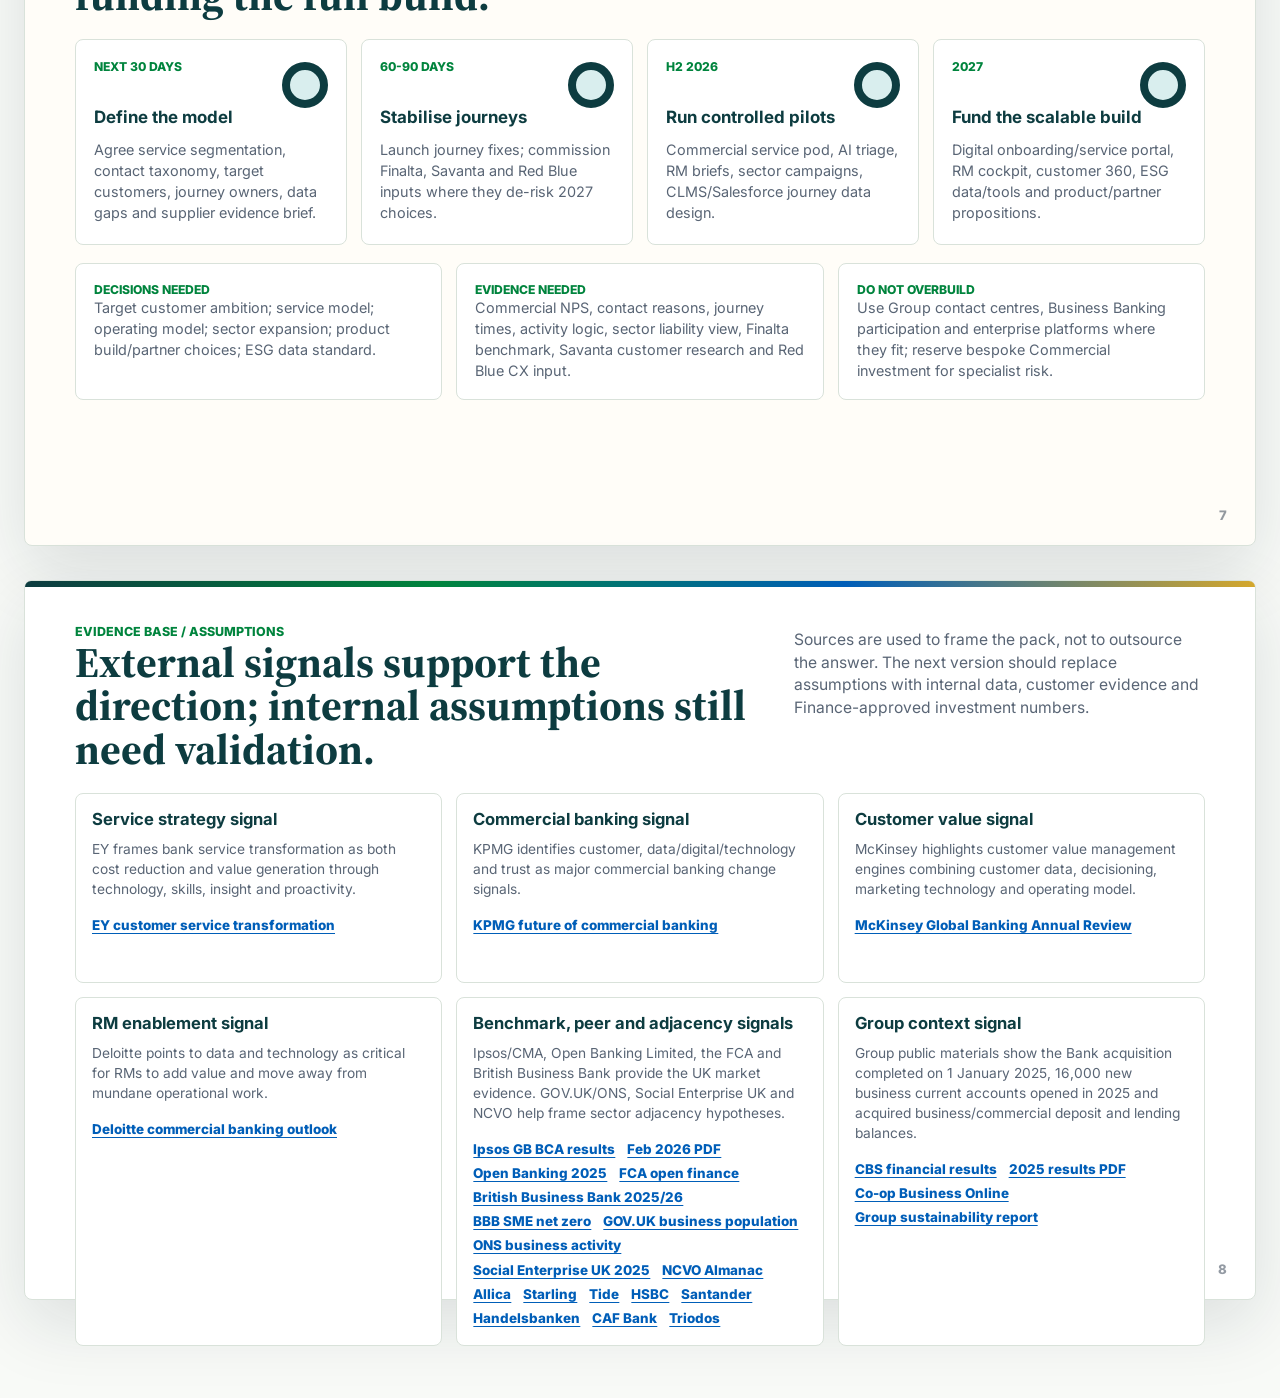
==== commit 8d2149d3: "Refine executive evidence question" ====
--- a/customer-strategy/index.html
+++ b/customer-strategy/index.html
@@ -154,7 +154,7 @@
               <h3>Tactical fixes in digital and operations create the proof for the scalable build.</h3>
               <p>Digital onboarding, case ownership, Salesforce/CLMS data, AI-enabled RMs, sector playbooks and ESG tools should form the 2027 funding spine.</p>
             </div>
-            <p class="story-decision">Evidence: Red Blue, Savanta, Finalta, controlled pilots and quantified cost-to-serve.</p>
+            <p class="story-decision">Evidence: prove customer need, economic value and delivery confidence before 2027 funding.</p>
           </article>
         </div>
 
